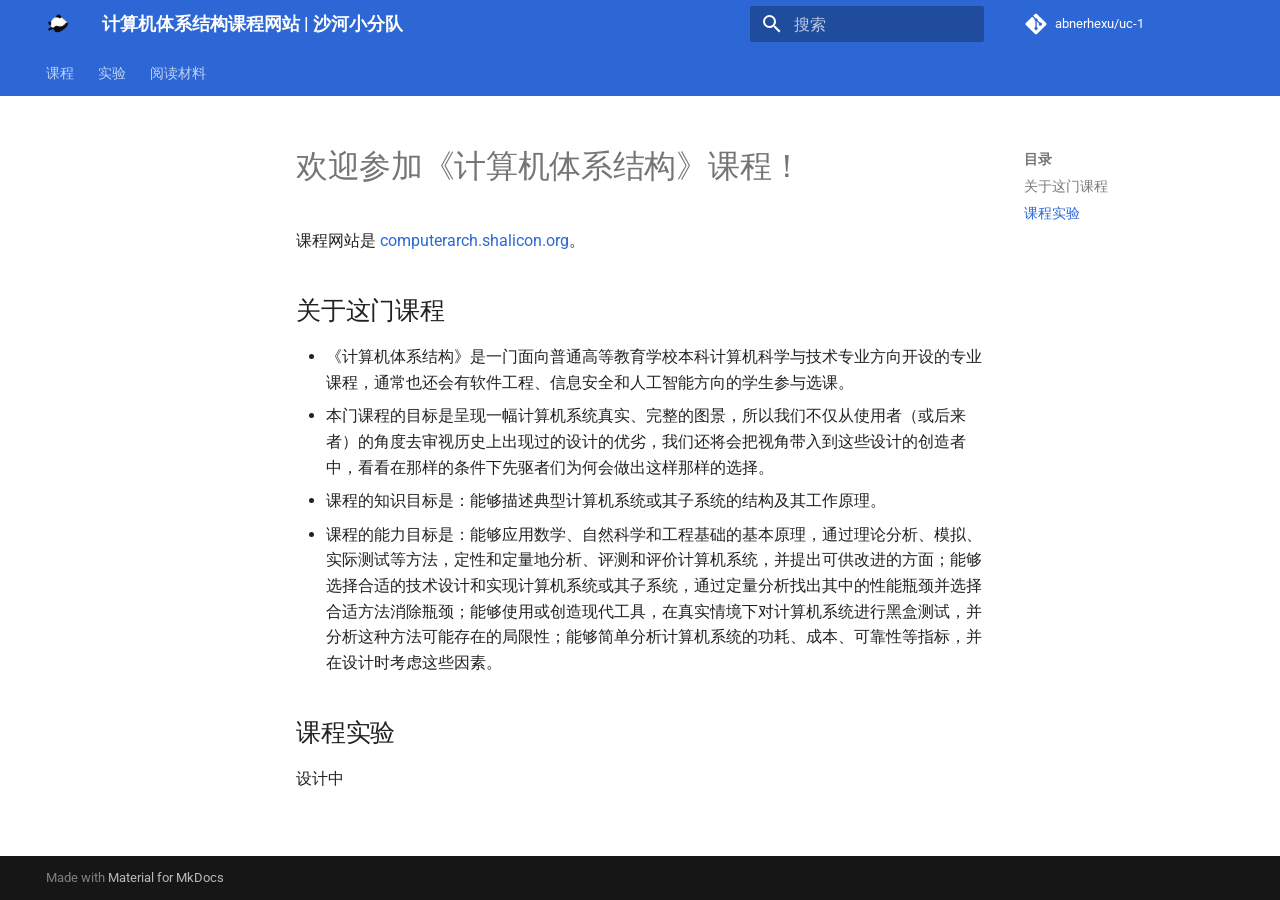
==== site/index.html @ 35dff9e4 "first build" ====
<!doctype html>
<html lang="zh" class="no-js">
  <head>
    
      <meta charset="utf-8">
      <meta name="viewport" content="width=device-width,initial-scale=1">
      
      
      
      
      
      
      <link rel="icon" href="assets/logo.png">
      <meta name="generator" content="mkdocs-1.5.3, mkdocs-material-9.5.6">
    
    
      
        <title>计算机体系结构课程网站 | 沙河小分队</title>
      
    
    
      <link rel="stylesheet" href="assets/stylesheets/main.50c56a3b.min.css">
      
        
        <link rel="stylesheet" href="assets/stylesheets/palette.06af60db.min.css">
      
      


    
    
      
    
    
      
        
        
        <link rel="preconnect" href="https://fonts.gstatic.com" crossorigin>
        <link rel="stylesheet" href="https://fonts.googleapis.com/css?family=Roboto:300,300i,400,400i,700,700i%7CRoboto+Mono:400,400i,700,700i&display=fallback">
        <style>:root{--md-text-font:"Roboto";--md-code-font:"Roboto Mono"}</style>
      
    
    
      <link rel="stylesheet" href="stylesheets/extra.css">
    
    <script>__md_scope=new URL(".",location),__md_hash=e=>[...e].reduce((e,_)=>(e<<5)-e+_.charCodeAt(0),0),__md_get=(e,_=localStorage,t=__md_scope)=>JSON.parse(_.getItem(t.pathname+"."+e)),__md_set=(e,_,t=localStorage,a=__md_scope)=>{try{t.setItem(a.pathname+"."+e,JSON.stringify(_))}catch(e){}}</script>
    
      

    
    
    
  </head>
  
  
    
    
    
    
    
    <body dir="ltr" data-md-color-scheme="default" data-md-color-primary="custom" data-md-color-accent="indigo">
  
    
    <input class="md-toggle" data-md-toggle="drawer" type="checkbox" id="__drawer" autocomplete="off">
    <input class="md-toggle" data-md-toggle="search" type="checkbox" id="__search" autocomplete="off">
    <label class="md-overlay" for="__drawer"></label>
    <div data-md-component="skip">
      
        
        <a href="#_1" class="md-skip">
          跳转至
        </a>
      
    </div>
    <div data-md-component="announce">
      
    </div>
    
    
      

<header class="md-header" data-md-component="header">
  <nav class="md-header__inner md-grid" aria-label="页眉">
    <a href="https://computerarchitecture.shalicon.org" title="计算机体系结构课程网站 | 沙河小分队" class="md-header__button md-logo" aria-label="计算机体系结构课程网站 | 沙河小分队" data-md-component="logo">
      
  <img src="assets/logo.png" alt="logo">

    </a>
    <label class="md-header__button md-icon" for="__drawer">
      
      <svg xmlns="http://www.w3.org/2000/svg" viewBox="0 0 24 24"><path d="M3 6h18v2H3V6m0 5h18v2H3v-2m0 5h18v2H3v-2Z"/></svg>
    </label>
    <div class="md-header__title" data-md-component="header-title">
      <div class="md-header__ellipsis">
        <div class="md-header__topic">
          <span class="md-ellipsis">
            计算机体系结构课程网站 | 沙河小分队
          </span>
        </div>
        <div class="md-header__topic" data-md-component="header-topic">
          <span class="md-ellipsis">
            
              欢迎参加《计算机体系结构》课程！
            
          </span>
        </div>
      </div>
    </div>
    
      
    
    
    
    
      <label class="md-header__button md-icon" for="__search">
        
        <svg xmlns="http://www.w3.org/2000/svg" viewBox="0 0 24 24"><path d="M9.5 3A6.5 6.5 0 0 1 16 9.5c0 1.61-.59 3.09-1.56 4.23l.27.27h.79l5 5-1.5 1.5-5-5v-.79l-.27-.27A6.516 6.516 0 0 1 9.5 16 6.5 6.5 0 0 1 3 9.5 6.5 6.5 0 0 1 9.5 3m0 2C7 5 5 7 5 9.5S7 14 9.5 14 14 12 14 9.5 12 5 9.5 5Z"/></svg>
      </label>
      <div class="md-search" data-md-component="search" role="dialog">
  <label class="md-search__overlay" for="__search"></label>
  <div class="md-search__inner" role="search">
    <form class="md-search__form" name="search">
      <input type="text" class="md-search__input" name="query" aria-label="搜索" placeholder="搜索" autocapitalize="off" autocorrect="off" autocomplete="off" spellcheck="false" data-md-component="search-query" required>
      <label class="md-search__icon md-icon" for="__search">
        
        <svg xmlns="http://www.w3.org/2000/svg" viewBox="0 0 24 24"><path d="M9.5 3A6.5 6.5 0 0 1 16 9.5c0 1.61-.59 3.09-1.56 4.23l.27.27h.79l5 5-1.5 1.5-5-5v-.79l-.27-.27A6.516 6.516 0 0 1 9.5 16 6.5 6.5 0 0 1 3 9.5 6.5 6.5 0 0 1 9.5 3m0 2C7 5 5 7 5 9.5S7 14 9.5 14 14 12 14 9.5 12 5 9.5 5Z"/></svg>
        
        <svg xmlns="http://www.w3.org/2000/svg" viewBox="0 0 24 24"><path d="M20 11v2H8l5.5 5.5-1.42 1.42L4.16 12l7.92-7.92L13.5 5.5 8 11h12Z"/></svg>
      </label>
      <nav class="md-search__options" aria-label="查找">
        
        <button type="reset" class="md-search__icon md-icon" title="清空当前内容" aria-label="清空当前内容" tabindex="-1">
          
          <svg xmlns="http://www.w3.org/2000/svg" viewBox="0 0 24 24"><path d="M19 6.41 17.59 5 12 10.59 6.41 5 5 6.41 10.59 12 5 17.59 6.41 19 12 13.41 17.59 19 19 17.59 13.41 12 19 6.41Z"/></svg>
        </button>
      </nav>
      
        <div class="md-search__suggest" data-md-component="search-suggest"></div>
      
    </form>
    <div class="md-search__output">
      <div class="md-search__scrollwrap" data-md-scrollfix>
        <div class="md-search-result" data-md-component="search-result">
          <div class="md-search-result__meta">
            正在初始化搜索引擎
          </div>
          <ol class="md-search-result__list" role="presentation"></ol>
        </div>
      </div>
    </div>
  </div>
</div>
    
    
      <div class="md-header__source">
        <a href="https://github.com/abnerhexu/uc-1" title="前往仓库" class="md-source" data-md-component="source">
  <div class="md-source__icon md-icon">
    
    <svg xmlns="http://www.w3.org/2000/svg" viewBox="0 0 448 512"><!--! Font Awesome Free 6.5.1 by @fontawesome - https://fontawesome.com License - https://fontawesome.com/license/free (Icons: CC BY 4.0, Fonts: SIL OFL 1.1, Code: MIT License) Copyright 2023 Fonticons, Inc.--><path d="M439.55 236.05 244 40.45a28.87 28.87 0 0 0-40.81 0l-40.66 40.63 51.52 51.52c27.06-9.14 52.68 16.77 43.39 43.68l49.66 49.66c34.23-11.8 61.18 31 35.47 56.69-26.49 26.49-70.21-2.87-56-37.34L240.22 199v121.85c25.3 12.54 22.26 41.85 9.08 55a34.34 34.34 0 0 1-48.55 0c-17.57-17.6-11.07-46.91 11.25-56v-123c-20.8-8.51-24.6-30.74-18.64-45L142.57 101 8.45 235.14a28.86 28.86 0 0 0 0 40.81l195.61 195.6a28.86 28.86 0 0 0 40.8 0l194.69-194.69a28.86 28.86 0 0 0 0-40.81z"/></svg>
  </div>
  <div class="md-source__repository">
    abnerhexu/uc-1
  </div>
</a>
      </div>
    
  </nav>
  
</header>
    
    <div class="md-container" data-md-component="container">
      
      
        
          
            
<nav class="md-tabs" aria-label="标签" data-md-component="tabs">
  <div class="md-grid">
    <ul class="md-tabs__list">
      
        
  
  
  
    
    
      <li class="md-tabs__item">
        <a href="lecs/lec1/" class="md-tabs__link">
          
  
  课程

        </a>
      </li>
    
  

      
        
  
  
  
    
    
      <li class="md-tabs__item">
        <a href="labs/lab1/" class="md-tabs__link">
          
  
  实验

        </a>
      </li>
    
  

      
        
  
  
  
    
    
      <li class="md-tabs__item">
        <a href="material/mat1/" class="md-tabs__link">
          
  
  阅读材料

        </a>
      </li>
    
  

      
    </ul>
  </div>
</nav>
          
        
      
      <main class="md-main" data-md-component="main">
        <div class="md-main__inner md-grid">
          
            
              
              <div class="md-sidebar md-sidebar--primary" data-md-component="sidebar" data-md-type="navigation" >
                <div class="md-sidebar__scrollwrap">
                  <div class="md-sidebar__inner">
                    


  


<nav class="md-nav md-nav--primary md-nav--lifted" aria-label="导航栏" data-md-level="0">
  <label class="md-nav__title" for="__drawer">
    <a href="https://computerarchitecture.shalicon.org" title="计算机体系结构课程网站 | 沙河小分队" class="md-nav__button md-logo" aria-label="计算机体系结构课程网站 | 沙河小分队" data-md-component="logo">
      
  <img src="assets/logo.png" alt="logo">

    </a>
    计算机体系结构课程网站 | 沙河小分队
  </label>
  
    <div class="md-nav__source">
      <a href="https://github.com/abnerhexu/uc-1" title="前往仓库" class="md-source" data-md-component="source">
  <div class="md-source__icon md-icon">
    
    <svg xmlns="http://www.w3.org/2000/svg" viewBox="0 0 448 512"><!--! Font Awesome Free 6.5.1 by @fontawesome - https://fontawesome.com License - https://fontawesome.com/license/free (Icons: CC BY 4.0, Fonts: SIL OFL 1.1, Code: MIT License) Copyright 2023 Fonticons, Inc.--><path d="M439.55 236.05 244 40.45a28.87 28.87 0 0 0-40.81 0l-40.66 40.63 51.52 51.52c27.06-9.14 52.68 16.77 43.39 43.68l49.66 49.66c34.23-11.8 61.18 31 35.47 56.69-26.49 26.49-70.21-2.87-56-37.34L240.22 199v121.85c25.3 12.54 22.26 41.85 9.08 55a34.34 34.34 0 0 1-48.55 0c-17.57-17.6-11.07-46.91 11.25-56v-123c-20.8-8.51-24.6-30.74-18.64-45L142.57 101 8.45 235.14a28.86 28.86 0 0 0 0 40.81l195.61 195.6a28.86 28.86 0 0 0 40.8 0l194.69-194.69a28.86 28.86 0 0 0 0-40.81z"/></svg>
  </div>
  <div class="md-source__repository">
    abnerhexu/uc-1
  </div>
</a>
    </div>
  
  <ul class="md-nav__list" data-md-scrollfix>
    
      
      
  
  
  
  
    
    
    
    
    
      
      
    
    <li class="md-nav__item md-nav__item--section md-nav__item--nested">
      
        
        
        
        <input class="md-nav__toggle md-toggle " type="checkbox" id="__nav_1" >
        
          
          <label class="md-nav__link" for="__nav_1" id="__nav_1_label" tabindex="">
            
  
  <span class="md-ellipsis">
    课程
  </span>
  

            <span class="md-nav__icon md-icon"></span>
          </label>
        
        <nav class="md-nav" data-md-level="1" aria-labelledby="__nav_1_label" aria-expanded="false">
          <label class="md-nav__title" for="__nav_1">
            <span class="md-nav__icon md-icon"></span>
            课程
          </label>
          <ul class="md-nav__list" data-md-scrollfix>
            
              
                
  
  
  
  
    <li class="md-nav__item">
      <a href="lecs/lec1/" class="md-nav__link">
        
  
  <span class="md-ellipsis">
    第一讲：计算机体系结构的基本概念
  </span>
  

      </a>
    </li>
  

              
            
          </ul>
        </nav>
      
    </li>
  

    
      
      
  
  
  
  
    
    
    
    
    
      
      
    
    <li class="md-nav__item md-nav__item--section md-nav__item--nested">
      
        
        
        
        <input class="md-nav__toggle md-toggle " type="checkbox" id="__nav_2" >
        
          
          <label class="md-nav__link" for="__nav_2" id="__nav_2_label" tabindex="">
            
  
  <span class="md-ellipsis">
    实验
  </span>
  

            <span class="md-nav__icon md-icon"></span>
          </label>
        
        <nav class="md-nav" data-md-level="1" aria-labelledby="__nav_2_label" aria-expanded="false">
          <label class="md-nav__title" for="__nav_2">
            <span class="md-nav__icon md-icon"></span>
            实验
          </label>
          <ul class="md-nav__list" data-md-scrollfix>
            
              
                
  
  
  
  
    <li class="md-nav__item">
      <a href="labs/lab1/" class="md-nav__link">
        
  
  <span class="md-ellipsis">
    实验一
  </span>
  

      </a>
    </li>
  

              
            
          </ul>
        </nav>
      
    </li>
  

    
      
      
  
  
  
  
    
    
    
    
    
      
      
    
    <li class="md-nav__item md-nav__item--section md-nav__item--nested">
      
        
        
        
        <input class="md-nav__toggle md-toggle " type="checkbox" id="__nav_3" >
        
          
          <label class="md-nav__link" for="__nav_3" id="__nav_3_label" tabindex="">
            
  
  <span class="md-ellipsis">
    阅读材料
  </span>
  

            <span class="md-nav__icon md-icon"></span>
          </label>
        
        <nav class="md-nav" data-md-level="1" aria-labelledby="__nav_3_label" aria-expanded="false">
          <label class="md-nav__title" for="__nav_3">
            <span class="md-nav__icon md-icon"></span>
            阅读材料
          </label>
          <ul class="md-nav__list" data-md-scrollfix>
            
              
                
  
  
  
  
    <li class="md-nav__item">
      <a href="material/mat1/" class="md-nav__link">
        
  
  <span class="md-ellipsis">
    计算机体系结构基本概念
  </span>
  

      </a>
    </li>
  

              
            
          </ul>
        </nav>
      
    </li>
  

    
  </ul>
</nav>
                  </div>
                </div>
              </div>
            
            
              
              <div class="md-sidebar md-sidebar--secondary" data-md-component="sidebar" data-md-type="toc" >
                <div class="md-sidebar__scrollwrap">
                  <div class="md-sidebar__inner">
                    

<nav class="md-nav md-nav--secondary" aria-label="目录">
  
  
  
    
  
  
    <label class="md-nav__title" for="__toc">
      <span class="md-nav__icon md-icon"></span>
      目录
    </label>
    <ul class="md-nav__list" data-md-component="toc" data-md-scrollfix>
      
        <li class="md-nav__item">
  <a href="#_2" class="md-nav__link">
    <span class="md-ellipsis">
      关于这门课程
    </span>
  </a>
  
</li>
      
        <li class="md-nav__item">
  <a href="#_3" class="md-nav__link">
    <span class="md-ellipsis">
      课程实验
    </span>
  </a>
  
</li>
      
    </ul>
  
</nav>
                  </div>
                </div>
              </div>
            
          
          
            <div class="md-content" data-md-component="content">
              <article class="md-content__inner md-typeset">
                
                  

  
  


<h1 id="_1">欢迎参加《计算机体系结构》课程！</h1>
<p>课程网站是 <a href="https://computerarch.shalicon.org">computerarch.shalicon.org</a>。</p>
<h2 id="_2">关于这门课程</h2>
<ul>
<li>《计算机体系结构》是一门面向普通高等教育学校本科计算机科学与技术专业方向开设的专业课程，通常也还会有软件工程、信息安全和人工智能方向的学生参与选课。</li>
<li>本门课程的目标是呈现一幅计算机系统真实、完整的图景，所以我们不仅从使用者（或后来者）的角度去审视历史上出现过的设计的优劣，我们还将会把视角带入到这些设计的创造者中，看看在那样的条件下先驱者们为何会做出这样那样的选择。</li>
<li>课程的知识目标是：能够描述典型计算机系统或其子系统的结构及其工作原理。</li>
<li>课程的能力目标是：能够应用数学、自然科学和工程基础的基本原理，通过理论分析、模拟、实际测试等方法，定性和定量地分析、评测和评价计算机系统，并提出可供改进的方面；能够选择合适的技术设计和实现计算机系统或其子系统，通过定量分析找出其中的性能瓶颈并选择合适方法消除瓶颈；能够使用或创造现代工具，在真实情境下对计算机系统进行黑盒测试，并分析这种方法可能存在的局限性；能够简单分析计算机系统的功耗、成本、可靠性等指标，并在设计时考虑这些因素。</li>
</ul>
<h2 id="_3">课程实验</h2>
<p>设计中</p>












                
              </article>
            </div>
          
          
<script>var target=document.getElementById(location.hash.slice(1));target&&target.name&&(target.checked=target.name.startsWith("__tabbed_"))</script>
        </div>
        
      </main>
      
        <footer class="md-footer">
  
  <div class="md-footer-meta md-typeset">
    <div class="md-footer-meta__inner md-grid">
      <div class="md-copyright">
  
  
    Made with
    <a href="https://squidfunk.github.io/mkdocs-material/" target="_blank" rel="noopener">
      Material for MkDocs
    </a>
  
</div>
      
    </div>
  </div>
</footer>
      
    </div>
    <div class="md-dialog" data-md-component="dialog">
      <div class="md-dialog__inner md-typeset"></div>
    </div>
    
    
    <script id="__config" type="application/json">{"base": ".", "features": ["navigation.tabs", "navigation.path", "search.suggest"], "search": "assets/javascripts/workers/search.b8dbb3d2.min.js", "translations": {"clipboard.copied": "\u5df2\u590d\u5236", "clipboard.copy": "\u590d\u5236", "search.result.more.one": "\u5728\u8be5\u9875\u4e0a\u8fd8\u6709 1 \u4e2a\u7b26\u5408\u6761\u4ef6\u7684\u7ed3\u679c", "search.result.more.other": "\u5728\u8be5\u9875\u4e0a\u8fd8\u6709 # \u4e2a\u7b26\u5408\u6761\u4ef6\u7684\u7ed3\u679c", "search.result.none": "\u6ca1\u6709\u627e\u5230\u7b26\u5408\u6761\u4ef6\u7684\u7ed3\u679c", "search.result.one": "\u627e\u5230 1 \u4e2a\u7b26\u5408\u6761\u4ef6\u7684\u7ed3\u679c", "search.result.other": "# \u4e2a\u7b26\u5408\u6761\u4ef6\u7684\u7ed3\u679c", "search.result.placeholder": "\u952e\u5165\u4ee5\u5f00\u59cb\u641c\u7d22", "search.result.term.missing": "\u7f3a\u5c11", "select.version": "\u9009\u62e9\u5f53\u524d\u7248\u672c"}}</script>
    
    
      <script src="assets/javascripts/bundle.e1c3ead8.min.js"></script>
      
    
  </body>
</html>
---- site/assets/stylesheets/main.50c56a3b.min.css ----
@charset "UTF-8";html{-webkit-text-size-adjust:none;-moz-text-size-adjust:none;text-size-adjust:none;box-sizing:border-box}*,:after,:before{box-sizing:inherit}@media (prefers-reduced-motion){*,:after,:before{transition:none!important}}body{margin:0}a,button,input,label{-webkit-tap-highlight-color:transparent}a{color:inherit;text-decoration:none}hr{border:0;box-sizing:initial;display:block;height:.05rem;overflow:visible;padding:0}small{font-size:80%}sub,sup{line-height:1em}img{border-style:none}table{border-collapse:initial;border-spacing:0}td,th{font-weight:400;vertical-align:top}button{background:#0000;border:0;font-family:inherit;font-size:inherit;margin:0;padding:0}input{border:0;outline:none}:root{--md-primary-fg-color:#4051b5;--md-primary-fg-color--light:#5d6cc0;--md-primary-fg-color--dark:#303fa1;--md-primary-bg-color:#fff;--md-primary-bg-color--light:#ffffffb3;--md-accent-fg-color:#526cfe;--md-accent-fg-color--transparent:#526cfe1a;--md-accent-bg-color:#fff;--md-accent-bg-color--light:#ffffffb3}[data-md-color-scheme=default]{color-scheme:light}[data-md-color-scheme=default] img[src$="#gh-dark-mode-only"],[data-md-color-scheme=default] img[src$="#only-dark"]{display:none}:root,[data-md-color-scheme=default]{--md-hue:225deg;--md-default-fg-color:#000000de;--md-default-fg-color--light:#0000008a;--md-default-fg-color--lighter:#00000052;--md-default-fg-color--lightest:#00000012;--md-default-bg-color:#fff;--md-default-bg-color--light:#ffffffb3;--md-default-bg-color--lighter:#ffffff4d;--md-default-bg-color--lightest:#ffffff1f;--md-code-fg-color:#36464e;--md-code-bg-color:#f5f5f5;--md-code-hl-color:#4287ff;--md-code-hl-color--light:#4287ff1a;--md-code-hl-number-color:#d52a2a;--md-code-hl-special-color:#db1457;--md-code-hl-function-color:#a846b9;--md-code-hl-constant-color:#6e59d9;--md-code-hl-keyword-color:#3f6ec6;--md-code-hl-string-color:#1c7d4d;--md-code-hl-name-color:var(--md-code-fg-color);--md-code-hl-operator-color:var(--md-default-fg-color--light);--md-code-hl-punctuation-color:var(--md-default-fg-color--light);--md-code-hl-comment-color:var(--md-default-fg-color--light);--md-code-hl-generic-color:var(--md-default-fg-color--light);--md-code-hl-variable-color:var(--md-default-fg-color--light);--md-typeset-color:var(--md-default-fg-color);--md-typeset-a-color:var(--md-primary-fg-color);--md-typeset-del-color:#f5503d26;--md-typeset-ins-color:#0bd57026;--md-typeset-kbd-color:#fafafa;--md-typeset-kbd-accent-color:#fff;--md-typeset-kbd-border-color:#b8b8b8;--md-typeset-mark-color:#ffff0080;--md-typeset-table-color:#0000001f;--md-typeset-table-color--light:rgba(0,0,0,.035);--md-admonition-fg-color:var(--md-default-fg-color);--md-admonition-bg-color:var(--md-default-bg-color);--md-warning-fg-color:#000000de;--md-warning-bg-color:#ff9;--md-footer-fg-color:#fff;--md-footer-fg-color--light:#ffffffb3;--md-footer-fg-color--lighter:#ffffff73;--md-footer-bg-color:#000000de;--md-footer-bg-color--dark:#00000052;--md-shadow-z1:0 0.2rem 0.5rem #0000000d,0 0 0.05rem #0000001a;--md-shadow-z2:0 0.2rem 0.5rem #0000001a,0 0 0.05rem #00000040;--md-shadow-z3:0 0.2rem 0.5rem #0003,0 0 0.05rem #00000059}.md-icon svg{fill:currentcolor;display:block;height:1.2rem;width:1.2rem}body{-webkit-font-smoothing:antialiased;-moz-osx-font-smoothing:grayscale;--md-text-font-family:var(--md-text-font,_),-apple-system,BlinkMacSystemFont,Helvetica,Arial,sans-serif;--md-code-font-family:var(--md-code-font,_),SFMono-Regular,Consolas,Menlo,monospace}aside,body,input{font-feature-settings:"kern","liga";color:var(--md-typeset-color);font-family:var(--md-text-font-family)}code,kbd,pre{font-feature-settings:"kern";font-family:var(--md-code-font-family)}:root{--md-typeset-table-sort-icon:url('data:image/svg+xml;charset=utf-8,<svg xmlns="http://www.w3.org/2000/svg" viewBox="0 0 24 24"><path d="m18 21-4-4h3V7h-3l4-4 4 4h-3v10h3M2 19v-2h10v2M2 13v-2h7v2M2 7V5h4v2H2Z"/></svg>');--md-typeset-table-sort-icon--asc:url('data:image/svg+xml;charset=utf-8,<svg xmlns="http://www.w3.org/2000/svg" viewBox="0 0 24 24"><path d="M19 17h3l-4 4-4-4h3V3h2M2 17h10v2H2M6 5v2H2V5m0 6h7v2H2v-2Z"/></svg>');--md-typeset-table-sort-icon--desc:url('data:image/svg+xml;charset=utf-8,<svg xmlns="http://www.w3.org/2000/svg" viewBox="0 0 24 24"><path d="M19 7h3l-4-4-4 4h3v14h2M2 17h10v2H2M6 5v2H2V5m0 6h7v2H2v-2Z"/></svg>')}.md-typeset{-webkit-print-color-adjust:exact;color-adjust:exact;font-size:.8rem;line-height:1.6}@media print{.md-typeset{font-size:.68rem}}.md-typeset blockquote,.md-typeset dl,.md-typeset figure,.md-typeset ol,.md-typeset pre,.md-typeset ul{margin-bottom:1em;margin-top:1em}.md-typeset h1{color:var(--md-default-fg-color--light);font-size:2em;line-height:1.3;margin:0 0 1.25em}.md-typeset h1,.md-typeset h2{font-weight:300;letter-spacing:-.01em}.md-typeset h2{font-size:1.5625em;line-height:1.4;margin:1.6em 0 .64em}.md-typeset h3{font-size:1.25em;font-weight:400;letter-spacing:-.01em;line-height:1.5;margin:1.6em 0 .8em}.md-typeset h2+h3{margin-top:.8em}.md-typeset h4{font-weight:700;letter-spacing:-.01em;margin:1em 0}.md-typeset h5,.md-typeset h6{color:var(--md-default-fg-color--light);font-size:.8em;font-weight:700;letter-spacing:-.01em;margin:1.25em 0}.md-typeset h5{text-transform:uppercase}.md-typeset hr{border-bottom:.05rem solid var(--md-default-fg-color--lightest);display:flow-root;margin:1.5em 0}.md-typeset a{color:var(--md-typeset-a-color);word-break:break-word}.md-typeset a,.md-typeset a:before{transition:color 125ms}.md-typeset a:focus,.md-typeset a:hover{color:var(--md-accent-fg-color)}.md-typeset a:focus code,.md-typeset a:hover code{background-color:var(--md-accent-fg-color--transparent)}.md-typeset a code{color:currentcolor;transition:background-color 125ms}.md-typeset a.focus-visible{outline-color:var(--md-accent-fg-color);outline-offset:.2rem}.md-typeset code,.md-typeset kbd,.md-typeset pre{color:var(--md-code-fg-color);direction:ltr;font-variant-ligatures:none}@media print{.md-typeset code,.md-typeset kbd,.md-typeset pre{white-space:pre-wrap}}.md-typeset code{background-color:var(--md-code-bg-color);border-radius:.1rem;-webkit-box-decoration-break:clone;box-decoration-break:clone;font-size:.85em;padding:0 .2941176471em;word-break:break-word}.md-typeset code:not(.focus-visible){-webkit-tap-highlight-color:transparent;outline:none}.md-typeset pre{display:flow-root;line-height:1.4;position:relative}.md-typeset pre>code{-webkit-box-decoration-break:slice;box-decoration-break:slice;box-shadow:none;display:block;margin:0;outline-color:var(--md-accent-fg-color);overflow:auto;padding:.7720588235em 1.1764705882em;scrollbar-color:var(--md-default-fg-color--lighter) #0000;scrollbar-width:thin;touch-action:auto;word-break:normal}.md-typeset pre>code:hover{scrollbar-color:var(--md-accent-fg-color) #0000}.md-typeset pre>code::-webkit-scrollbar{height:.2rem;width:.2rem}.md-typeset pre>code::-webkit-scrollbar-thumb{background-color:var(--md-default-fg-color--lighter)}.md-typeset pre>code::-webkit-scrollbar-thumb:hover{background-color:var(--md-accent-fg-color)}.md-typeset kbd{background-color:var(--md-typeset-kbd-color);border-radius:.1rem;box-shadow:0 .1rem 0 .05rem var(--md-typeset-kbd-border-color),0 .1rem 0 var(--md-typeset-kbd-border-color),0 -.1rem .2rem var(--md-typeset-kbd-accent-color) inset;color:var(--md-default-fg-color);display:inline-block;font-size:.75em;padding:0 .6666666667em;vertical-align:text-top;word-break:break-word}.md-typeset mark{background-color:var(--md-typeset-mark-color);-webkit-box-decoration-break:clone;box-decoration-break:clone;color:inherit;word-break:break-word}.md-typeset abbr{border-bottom:.05rem dotted var(--md-default-fg-color--light);cursor:help;text-decoration:none}.md-typeset small{opacity:.75}[dir=ltr] .md-typeset sub,[dir=ltr] .md-typeset sup{margin-left:.078125em}[dir=rtl] .md-typeset sub,[dir=rtl] .md-typeset sup{margin-right:.078125em}[dir=ltr] .md-typeset blockquote{padding-left:.6rem}[dir=rtl] .md-typeset blockquote{padding-right:.6rem}[dir=ltr] .md-typeset blockquote{border-left:.2rem solid var(--md-default-fg-color--lighter)}[dir=rtl] .md-typeset blockquote{border-right:.2rem solid var(--md-default-fg-color--lighter)}.md-typeset blockquote{color:var(--md-default-fg-color--light);margin-left:0;margin-right:0}.md-typeset ul{list-style-type:disc}[dir=ltr] .md-typeset ol,[dir=ltr] .md-typeset ul{margin-left:.625em}[dir=rtl] .md-typeset ol,[dir=rtl] .md-typeset ul{margin-right:.625em}.md-typeset ol,.md-typeset ul{padding:0}.md-typeset ol:not([hidden]),.md-typeset ul:not([hidden]){display:flow-root}.md-typeset ol ol,.md-typeset ul ol{list-style-type:lower-alpha}.md-typeset ol ol ol,.md-typeset ul ol ol{list-style-type:lower-roman}[dir=ltr] .md-typeset ol li,[dir=ltr] .md-typeset ul li{margin-left:1.25em}[dir=rtl] .md-typeset ol li,[dir=rtl] .md-typeset ul li{margin-right:1.25em}.md-typeset ol li,.md-typeset ul li{margin-bottom:.5em}.md-typeset ol li blockquote,.md-typeset ol li p,.md-typeset ul li blockquote,.md-typeset ul li p{margin:.5em 0}.md-typeset ol li:last-child,.md-typeset ul li:last-child{margin-bottom:0}[dir=ltr] .md-typeset ol li ol,[dir=ltr] .md-typeset ol li ul,[dir=ltr] .md-typeset ul li ol,[dir=ltr] .md-typeset ul li ul{margin-left:.625em}[dir=rtl] .md-typeset ol li ol,[dir=rtl] .md-typeset ol li ul,[dir=rtl] .md-typeset ul li ol,[dir=rtl] .md-typeset ul li ul{margin-right:.625em}.md-typeset ol li ol,.md-typeset ol li ul,.md-typeset ul li ol,.md-typeset ul li ul{margin-bottom:.5em;margin-top:.5em}[dir=ltr] .md-typeset dd{margin-left:1.875em}[dir=rtl] .md-typeset dd{margin-right:1.875em}.md-typeset dd{margin-bottom:1.5em;margin-top:1em}.md-typeset img,.md-typeset svg,.md-typeset video{height:auto;max-width:100%}.md-typeset img[align=left]{margin:1em 1em 1em 0}.md-typeset img[align=right]{margin:1em 0 1em 1em}.md-typeset img[align]:only-child{margin-top:0}.md-typeset figure{display:flow-root;margin:1em auto;max-width:100%;text-align:center;width:-webkit-fit-content;width:-moz-fit-content;width:fit-content}.md-typeset figure img{display:block}.md-typeset figcaption{font-style:italic;margin:1em auto;max-width:24rem}.md-typeset iframe{max-width:100%}.md-typeset table:not([class]){background-color:var(--md-default-bg-color);border:.05rem solid var(--md-typeset-table-color);border-radius:.1rem;display:inline-block;font-size:.64rem;max-width:100%;overflow:auto;touch-action:auto}@media print{.md-typeset table:not([class]){display:table}}.md-typeset table:not([class])+*{margin-top:1.5em}.md-typeset table:not([class]) td>:first-child,.md-typeset table:not([class]) th>:first-child{margin-top:0}.md-typeset table:not([class]) td>:last-child,.md-typeset table:not([class]) th>:last-child{margin-bottom:0}.md-typeset table:not([class]) td:not([align]),.md-typeset table:not([class]) th:not([align]){text-align:left}[dir=rtl] .md-typeset table:not([class]) td:not([align]),[dir=rtl] .md-typeset table:not([class]) th:not([align]){text-align:right}.md-typeset table:not([class]) th{font-weight:700;min-width:5rem;padding:.9375em 1.25em;vertical-align:top}.md-typeset table:not([class]) td{border-top:.05rem solid var(--md-typeset-table-color);padding:.9375em 1.25em;vertical-align:top}.md-typeset table:not([class]) tbody tr{transition:background-color 125ms}.md-typeset table:not([class]) tbody tr:hover{background-color:var(--md-typeset-table-color--light);box-shadow:0 .05rem 0 var(--md-default-bg-color) inset}.md-typeset table:not([class]) a{word-break:normal}.md-typeset table th[role=columnheader]{cursor:pointer}[dir=ltr] .md-typeset table th[role=columnheader]:after{margin-left:.5em}[dir=rtl] .md-typeset table th[role=columnheader]:after{margin-right:.5em}.md-typeset table th[role=columnheader]:after{content:"";display:inline-block;height:1.2em;-webkit-mask-image:var(--md-typeset-table-sort-icon);mask-image:var(--md-typeset-table-sort-icon);-webkit-mask-repeat:no-repeat;mask-repeat:no-repeat;-webkit-mask-size:contain;mask-size:contain;transition:background-color 125ms;vertical-align:text-bottom;width:1.2em}.md-typeset table th[role=columnheader]:hover:after{background-color:var(--md-default-fg-color--lighter)}.md-typeset table th[role=columnheader][aria-sort=ascending]:after{background-color:var(--md-default-fg-color--light);-webkit-mask-image:var(--md-typeset-table-sort-icon--asc);mask-image:var(--md-typeset-table-sort-icon--asc)}.md-typeset table th[role=columnheader][aria-sort=descending]:after{background-color:var(--md-default-fg-color--light);-webkit-mask-image:var(--md-typeset-table-sort-icon--desc);mask-image:var(--md-typeset-table-sort-icon--desc)}.md-typeset__scrollwrap{margin:1em -.8rem;overflow-x:auto;touch-action:auto}.md-typeset__table{display:inline-block;margin-bottom:.5em;padding:0 .8rem}@media print{.md-typeset__table{display:block}}html .md-typeset__table table{display:table;margin:0;overflow:hidden;width:100%}@media screen and (max-width:44.984375em){.md-content__inner>pre{margin:1em -.8rem}.md-content__inner>pre code{border-radius:0}}.md-typeset .md-author{border-radius:100%;display:block;flex-shrink:0;height:1.6rem;overflow:hidden;position:relative;transition:color 125ms,transform 125ms;width:1.6rem}.md-typeset .md-author img{display:block}.md-typeset .md-author--more{background:var(--md-default-fg-color--lightest);color:var(--md-default-fg-color--lighter);font-size:.6rem;font-weight:700;line-height:1.6rem;text-align:center}.md-typeset .md-author--long{height:2.4rem;width:2.4rem}.md-typeset a.md-author{transform:scale(1)}.md-typeset a.md-author img{filter:grayscale(100%) opacity(75%);transition:filter 125ms}.md-typeset a.md-author:focus,.md-typeset a.md-author:hover{transform:scale(1.1);z-index:1}.md-typeset a.md-author:focus img,.md-typeset a.md-author:hover img{filter:grayscale(0)}.md-banner{background-color:var(--md-footer-bg-color);color:var(--md-footer-fg-color);overflow:auto}@media print{.md-banner{display:none}}.md-banner--warning{background-color:var(--md-warning-bg-color);color:var(--md-warning-fg-color)}.md-banner__inner{font-size:.7rem;margin:.6rem auto;padding:0 .8rem}[dir=ltr] .md-banner__button{float:right}[dir=rtl] .md-banner__button{float:left}.md-banner__button{color:inherit;cursor:pointer;transition:opacity .25s}.no-js .md-banner__button{display:none}.md-banner__button:hover{opacity:.7}html{font-size:125%;height:100%;overflow-x:hidden}@media screen and (min-width:100em){html{font-size:137.5%}}@media screen and (min-width:125em){html{font-size:150%}}body{background-color:var(--md-default-bg-color);display:flex;flex-direction:column;font-size:.5rem;min-height:100%;position:relative;width:100%}@media print{body{display:block}}@media screen and (max-width:59.984375em){body[data-md-scrolllock]{position:fixed}}.md-grid{margin-left:auto;margin-right:auto;max-width:61rem}.md-container{display:flex;flex-direction:column;flex-grow:1}@media print{.md-container{display:block}}.md-main{flex-grow:1}.md-main__inner{display:flex;height:100%;margin-top:1.5rem}.md-ellipsis{overflow:hidden;text-overflow:ellipsis}.md-toggle{display:none}.md-option{height:0;opacity:0;position:absolute;width:0}.md-option:checked+label:not([hidden]){display:block}.md-option.focus-visible+label{outline-color:var(--md-accent-fg-color);outline-style:auto}.md-skip{background-color:var(--md-default-fg-color);border-radius:.1rem;color:var(--md-default-bg-color);font-size:.64rem;margin:.5rem;opacity:0;outline-color:var(--md-accent-fg-color);padding:.3rem .5rem;position:fixed;transform:translateY(.4rem);z-index:-1}.md-skip:focus{opacity:1;transform:translateY(0);transition:transform .25s cubic-bezier(.4,0,.2,1),opacity 175ms 75ms;z-index:10}@page{margin:25mm}:root{--md-clipboard-icon:url('data:image/svg+xml;charset=utf-8,<svg xmlns="http://www.w3.org/2000/svg" viewBox="0 0 24 24"><path d="M19 21H8V7h11m0-2H8a2 2 0 0 0-2 2v14a2 2 0 0 0 2 2h11a2 2 0 0 0 2-2V7a2 2 0 0 0-2-2m-3-4H4a2 2 0 0 0-2 2v14h2V3h12V1Z"/></svg>')}.md-clipboard{border-radius:.1rem;color:var(--md-default-fg-color--lightest);cursor:pointer;height:1.5em;outline-color:var(--md-accent-fg-color);outline-offset:.1rem;position:absolute;right:.5em;top:.5em;transition:color .25s;width:1.5em;z-index:1}@media print{.md-clipboard{display:none}}.md-clipboard:not(.focus-visible){-webkit-tap-highlight-color:transparent;outline:none}:hover>.md-clipboard{color:var(--md-default-fg-color--light)}.md-clipboard:focus,.md-clipboard:hover{color:var(--md-accent-fg-color)}.md-clipboard:after{background-color:currentcolor;content:"";display:block;height:1.125em;margin:0 auto;-webkit-mask-image:var(--md-clipboard-icon);mask-image:var(--md-clipboard-icon);-webkit-mask-position:center;mask-position:center;-webkit-mask-repeat:no-repeat;mask-repeat:no-repeat;-webkit-mask-size:contain;mask-size:contain;width:1.125em}.md-clipboard--inline{cursor:pointer}.md-clipboard--inline code{transition:color .25s,background-color .25s}.md-clipboard--inline:focus code,.md-clipboard--inline:hover code{background-color:var(--md-accent-fg-color--transparent);color:var(--md-accent-fg-color)}@keyframes consent{0%{opacity:0;transform:translateY(100%)}to{opacity:1;transform:translateY(0)}}@keyframes overlay{0%{opacity:0}to{opacity:1}}.md-consent__overlay{animation:overlay .25s both;-webkit-backdrop-filter:blur(.1rem);backdrop-filter:blur(.1rem);background-color:#0000008a;height:100%;opacity:1;position:fixed;top:0;width:100%;z-index:5}.md-consent__inner{animation:consent .5s cubic-bezier(.1,.7,.1,1) both;background-color:var(--md-default-bg-color);border:0;border-radius:.1rem;bottom:0;box-shadow:0 0 .2rem #0000001a,0 .2rem .4rem #0003;max-height:100%;overflow:auto;padding:0;position:fixed;width:100%;z-index:5}.md-consent__form{padding:.8rem}.md-consent__settings{display:none;margin:1em 0}input:checked+.md-consent__settings{display:block}.md-consent__controls{margin-bottom:.8rem}.md-typeset .md-consent__controls .md-button{display:inline}@media screen and (max-width:44.984375em){.md-typeset .md-consent__controls .md-button{display:block;margin-top:.4rem;text-align:center;width:100%}}.md-consent label{cursor:pointer}.md-content{flex-grow:1;min-width:0}.md-content__inner{margin:0 .8rem 1.2rem;padding-top:.6rem}@media screen and (min-width:76.25em){[dir=ltr] .md-sidebar--primary:not([hidden])~.md-content>.md-content__inner{margin-left:1.2rem}[dir=ltr] .md-sidebar--secondary:not([hidden])~.md-content>.md-content__inner,[dir=rtl] .md-sidebar--primary:not([hidden])~.md-content>.md-content__inner{margin-right:1.2rem}[dir=rtl] .md-sidebar--secondary:not([hidden])~.md-content>.md-content__inner{margin-left:1.2rem}}.md-content__inner:before{content:"";display:block;height:.4rem}.md-content__inner>:last-child{margin-bottom:0}[dir=ltr] .md-content__button{float:right}[dir=rtl] .md-content__button{float:left}[dir=ltr] .md-content__button{margin-left:.4rem}[dir=rtl] .md-content__button{margin-right:.4rem}.md-content__button{margin:.4rem 0;padding:0}@media print{.md-content__button{display:none}}.md-typeset .md-content__button{color:var(--md-default-fg-color--lighter)}.md-content__button svg{display:inline;vertical-align:top}[dir=rtl] .md-content__button svg{transform:scaleX(-1)}[dir=ltr] .md-dialog{right:.8rem}[dir=rtl] .md-dialog{left:.8rem}.md-dialog{background-color:var(--md-default-fg-color);border-radius:.1rem;bottom:.8rem;box-shadow:var(--md-shadow-z3);min-width:11.1rem;opacity:0;padding:.4rem .6rem;pointer-events:none;position:fixed;transform:translateY(100%);transition:transform 0ms .4s,opacity .4s;z-index:4}@media print{.md-dialog{display:none}}.md-dialog--active{opacity:1;pointer-events:auto;transform:translateY(0);transition:transform .4s cubic-bezier(.075,.85,.175,1),opacity .4s}.md-dialog__inner{color:var(--md-default-bg-color);font-size:.7rem}.md-feedback{margin:2em 0 1em;text-align:center}.md-feedback fieldset{border:none;margin:0;padding:0}.md-feedback__title{font-weight:700;margin:1em auto}.md-feedback__inner{position:relative}.md-feedback__list{display:flex;flex-wrap:wrap;place-content:baseline center;position:relative}.md-feedback__list:hover .md-icon:not(:disabled){color:var(--md-default-fg-color--lighter)}:disabled .md-feedback__list{min-height:1.8rem}.md-feedback__icon{color:var(--md-default-fg-color--light);cursor:pointer;flex-shrink:0;margin:0 .1rem;transition:color 125ms}.md-feedback__icon:not(:disabled).md-icon:hover{color:var(--md-accent-fg-color)}.md-feedback__icon:disabled{color:var(--md-default-fg-color--lightest);pointer-events:none}.md-feedback__note{opacity:0;position:relative;transform:translateY(.4rem);transition:transform .4s cubic-bezier(.1,.7,.1,1),opacity .15s}.md-feedback__note>*{margin:0 auto;max-width:16rem}:disabled .md-feedback__note{opacity:1;transform:translateY(0)}.md-footer{background-color:var(--md-footer-bg-color);color:var(--md-footer-fg-color)}@media print{.md-footer{display:none}}.md-footer__inner{justify-content:space-between;overflow:auto;padding:.2rem}.md-footer__inner:not([hidden]){display:flex}.md-footer__link{align-items:end;display:flex;flex-grow:0.01;margin-bottom:.4rem;margin-top:1rem;max-width:100%;outline-color:var(--md-accent-fg-color);overflow:hidden;transition:opacity .25s}.md-footer__link:focus,.md-footer__link:hover{opacity:.7}[dir=rtl] .md-footer__link svg{transform:scaleX(-1)}@media screen and (max-width:44.984375em){.md-footer__link--prev{flex-shrink:0}.md-footer__link--prev .md-footer__title{display:none}}[dir=ltr] .md-footer__link--next{margin-left:auto}[dir=rtl] .md-footer__link--next{margin-right:auto}.md-footer__link--next{text-align:right}[dir=rtl] .md-footer__link--next{text-align:left}.md-footer__title{flex-grow:1;font-size:.9rem;margin-bottom:.7rem;max-width:calc(100% - 2.4rem);padding:0 1rem;white-space:nowrap}.md-footer__button{margin:.2rem;padding:.4rem}.md-footer__direction{font-size:.64rem;opacity:.7}.md-footer-meta{background-color:var(--md-footer-bg-color--dark)}.md-footer-meta__inner{display:flex;flex-wrap:wrap;justify-content:space-between;padding:.2rem}html .md-footer-meta.md-typeset a{color:var(--md-footer-fg-color--light)}html .md-footer-meta.md-typeset a:focus,html .md-footer-meta.md-typeset a:hover{color:var(--md-footer-fg-color)}.md-copyright{color:var(--md-footer-fg-color--lighter);font-size:.64rem;margin:auto .6rem;padding:.4rem 0;width:100%}@media screen and (min-width:45em){.md-copyright{width:auto}}.md-copyright__highlight{color:var(--md-footer-fg-color--light)}.md-social{display:inline-flex;gap:.2rem;margin:0 .4rem;padding:.2rem 0 .6rem}@media screen and (min-width:45em){.md-social{padding:.6rem 0}}.md-social__link{display:inline-block;height:1.6rem;text-align:center;width:1.6rem}.md-social__link:before{line-height:1.9}.md-social__link svg{fill:currentcolor;max-height:.8rem;vertical-align:-25%}.md-typeset .md-button{border:.1rem solid;border-radius:.1rem;color:var(--md-primary-fg-color);cursor:pointer;display:inline-block;font-weight:700;padding:.625em 2em;transition:color 125ms,background-color 125ms,border-color 125ms}.md-typeset .md-button--primary{background-color:var(--md-primary-fg-color);border-color:var(--md-primary-fg-color);color:var(--md-primary-bg-color)}.md-typeset .md-button:focus,.md-typeset .md-button:hover{background-color:var(--md-accent-fg-color);border-color:var(--md-accent-fg-color);color:var(--md-accent-bg-color)}[dir=ltr] .md-typeset .md-input{border-top-left-radius:.1rem}[dir=ltr] .md-typeset .md-input,[dir=rtl] .md-typeset .md-input{border-top-right-radius:.1rem}[dir=rtl] .md-typeset .md-input{border-top-left-radius:.1rem}.md-typeset .md-input{border-bottom:.1rem solid var(--md-default-fg-color--lighter);box-shadow:var(--md-shadow-z1);font-size:.8rem;height:1.8rem;padding:0 .6rem;transition:border .25s,box-shadow .25s}.md-typeset .md-input:focus,.md-typeset .md-input:hover{border-bottom-color:var(--md-accent-fg-color);box-shadow:var(--md-shadow-z2)}.md-typeset .md-input--stretch{width:100%}.md-header{background-color:var(--md-primary-fg-color);box-shadow:0 0 .2rem #0000,0 .2rem .4rem #0000;color:var(--md-primary-bg-color);display:block;left:0;position:sticky;right:0;top:0;z-index:4}@media print{.md-header{display:none}}.md-header[hidden]{transform:translateY(-100%);transition:transform .25s cubic-bezier(.8,0,.6,1),box-shadow .25s}.md-header--shadow{box-shadow:0 0 .2rem #0000001a,0 .2rem .4rem #0003;transition:transform .25s cubic-bezier(.1,.7,.1,1),box-shadow .25s}.md-header__inner{align-items:center;display:flex;padding:0 .2rem}.md-header__button{color:currentcolor;cursor:pointer;margin:.2rem;outline-color:var(--md-accent-fg-color);padding:.4rem;position:relative;transition:opacity .25s;vertical-align:middle;z-index:1}.md-header__button:hover{opacity:.7}.md-header__button:not([hidden]){display:inline-block}.md-header__button:not(.focus-visible){-webkit-tap-highlight-color:transparent;outline:none}.md-header__button.md-logo{margin:.2rem;padding:.4rem}@media screen and (max-width:76.234375em){.md-header__button.md-logo{display:none}}.md-header__button.md-logo img,.md-header__button.md-logo svg{fill:currentcolor;display:block;height:1.2rem;width:auto}@media screen and (min-width:60em){.md-header__button[for=__search]{display:none}}.no-js .md-header__button[for=__search]{display:none}[dir=rtl] .md-header__button[for=__search] svg{transform:scaleX(-1)}@media screen and (min-width:76.25em){.md-header__button[for=__drawer]{display:none}}.md-header__topic{display:flex;max-width:100%;position:absolute;transition:transform .4s cubic-bezier(.1,.7,.1,1),opacity .15s;white-space:nowrap}.md-header__topic+.md-header__topic{opacity:0;pointer-events:none;transform:translateX(1.25rem);transition:transform .4s cubic-bezier(1,.7,.1,.1),opacity .15s;z-index:-1}[dir=rtl] .md-header__topic+.md-header__topic{transform:translateX(-1.25rem)}.md-header__topic:first-child{font-weight:700}[dir=ltr] .md-header__title{margin-left:1rem;margin-right:.4rem}[dir=rtl] .md-header__title{margin-left:.4rem;margin-right:1rem}.md-header__title{flex-grow:1;font-size:.9rem;height:2.4rem;line-height:2.4rem}.md-header__title--active .md-header__topic{opacity:0;pointer-events:none;transform:translateX(-1.25rem);transition:transform .4s cubic-bezier(1,.7,.1,.1),opacity .15s;z-index:-1}[dir=rtl] .md-header__title--active .md-header__topic{transform:translateX(1.25rem)}.md-header__title--active .md-header__topic+.md-header__topic{opacity:1;pointer-events:auto;transform:translateX(0);transition:transform .4s cubic-bezier(.1,.7,.1,1),opacity .15s;z-index:0}.md-header__title>.md-header__ellipsis{height:100%;position:relative;width:100%}.md-header__option{display:flex;flex-shrink:0;max-width:100%;transition:max-width 0ms .25s,opacity .25s .25s;white-space:nowrap}[data-md-toggle=search]:checked~.md-header .md-header__option{max-width:0;opacity:0;transition:max-width 0ms,opacity 0ms}.md-header__option>input{bottom:0}.md-header__source{display:none}@media screen and (min-width:60em){[dir=ltr] .md-header__source{margin-left:1rem}[dir=rtl] .md-header__source{margin-right:1rem}.md-header__source{display:block;max-width:11.7rem;width:11.7rem}}@media screen and (min-width:76.25em){[dir=ltr] .md-header__source{margin-left:1.4rem}[dir=rtl] .md-header__source{margin-right:1.4rem}}.md-meta{color:var(--md-default-fg-color--light);font-size:.7rem;line-height:1.3}.md-meta__list{display:inline-flex;flex-wrap:wrap;list-style:none;margin:0;padding:0}.md-meta__item:not(:last-child):after{content:"·";margin-left:.2rem;margin-right:.2rem}.md-meta__link{color:var(--md-typeset-a-color)}.md-meta__link:focus,.md-meta__link:hover{color:var(--md-accent-fg-color)}.md-draft{background-color:#ff1744;border-radius:.125em;color:#fff;display:inline-block;font-weight:700;padding-left:.5714285714em;padding-right:.5714285714em}:root{--md-nav-icon--prev:url('data:image/svg+xml;charset=utf-8,<svg xmlns="http://www.w3.org/2000/svg" viewBox="0 0 24 24"><path d="M20 11v2H8l5.5 5.5-1.42 1.42L4.16 12l7.92-7.92L13.5 5.5 8 11h12Z"/></svg>');--md-nav-icon--next:url('data:image/svg+xml;charset=utf-8,<svg xmlns="http://www.w3.org/2000/svg" viewBox="0 0 24 24"><path d="M8.59 16.58 13.17 12 8.59 7.41 10 6l6 6-6 6-1.41-1.42Z"/></svg>');--md-toc-icon:url('data:image/svg+xml;charset=utf-8,<svg xmlns="http://www.w3.org/2000/svg" viewBox="0 0 24 24"><path d="M3 9h14V7H3v2m0 4h14v-2H3v2m0 4h14v-2H3v2m16 0h2v-2h-2v2m0-10v2h2V7h-2m0 6h2v-2h-2v2Z"/></svg>')}.md-nav{font-size:.7rem;line-height:1.3}.md-nav__title{color:var(--md-default-fg-color--light);display:block;font-weight:700;overflow:hidden;padding:0 .6rem;text-overflow:ellipsis}.md-nav__title .md-nav__button{display:none}.md-nav__title .md-nav__button img{height:100%;width:auto}.md-nav__title .md-nav__button.md-logo img,.md-nav__title .md-nav__button.md-logo svg{fill:currentcolor;display:block;height:2.4rem;max-width:100%;object-fit:contain;width:auto}.md-nav__list{list-style:none;margin:0;padding:0}.md-nav__link{align-items:flex-start;display:flex;gap:.4rem;margin-top:.625em;scroll-snap-align:start;transition:color 125ms}.md-nav__link--passed{color:var(--md-default-fg-color--light)}.md-nav__item .md-nav__link--active,.md-nav__item .md-nav__link--active code{color:var(--md-typeset-a-color)}.md-nav__link .md-ellipsis{position:relative}[dir=ltr] .md-nav__link .md-icon:last-child{margin-left:auto}[dir=rtl] .md-nav__link .md-icon:last-child{margin-right:auto}.md-nav__link svg{fill:currentcolor;flex-shrink:0;height:1.3em}.md-nav__link[for]:focus,.md-nav__link[for]:hover,.md-nav__link[href]:focus,.md-nav__link[href]:hover{color:var(--md-accent-fg-color);cursor:pointer}.md-nav__link.focus-visible{outline-color:var(--md-accent-fg-color);outline-offset:.2rem}.md-nav--primary .md-nav__link[for=__toc]{display:none}.md-nav--primary .md-nav__link[for=__toc] .md-icon:after{background-color:currentcolor;display:block;height:100%;-webkit-mask-image:var(--md-toc-icon);mask-image:var(--md-toc-icon);width:100%}.md-nav--primary .md-nav__link[for=__toc]~.md-nav{display:none}.md-nav__container>.md-nav__link{margin-top:0}.md-nav__container>.md-nav__link:first-child{flex-grow:1;min-width:0}.md-nav__icon{flex-shrink:0}.md-nav__source{display:none}@media screen and (max-width:76.234375em){.md-nav--primary,.md-nav--primary .md-nav{background-color:var(--md-default-bg-color);display:flex;flex-direction:column;height:100%;left:0;position:absolute;right:0;top:0;z-index:1}.md-nav--primary .md-nav__item,.md-nav--primary .md-nav__title{font-size:.8rem;line-height:1.5}.md-nav--primary .md-nav__title{background-color:var(--md-default-fg-color--lightest);color:var(--md-default-fg-color--light);cursor:pointer;height:5.6rem;line-height:2.4rem;padding:3rem .8rem .2rem;position:relative;white-space:nowrap}[dir=ltr] .md-nav--primary .md-nav__title .md-nav__icon{left:.4rem}[dir=rtl] .md-nav--primary .md-nav__title .md-nav__icon{right:.4rem}.md-nav--primary .md-nav__title .md-nav__icon{display:block;height:1.2rem;margin:.2rem;position:absolute;top:.4rem;width:1.2rem}.md-nav--primary .md-nav__title .md-nav__icon:after{background-color:currentcolor;content:"";display:block;height:100%;-webkit-mask-image:var(--md-nav-icon--prev);mask-image:var(--md-nav-icon--prev);-webkit-mask-position:center;mask-position:center;-webkit-mask-repeat:no-repeat;mask-repeat:no-repeat;-webkit-mask-size:contain;mask-size:contain;width:100%}.md-nav--primary .md-nav__title~.md-nav__list{background-color:var(--md-default-bg-color);box-shadow:0 .05rem 0 var(--md-default-fg-color--lightest) inset;overflow-y:auto;scroll-snap-type:y mandatory;touch-action:pan-y}.md-nav--primary .md-nav__title~.md-nav__list>:first-child{border-top:0}.md-nav--primary .md-nav__title[for=__drawer]{background-color:var(--md-primary-fg-color);color:var(--md-primary-bg-color);font-weight:700}.md-nav--primary .md-nav__title .md-logo{display:block;left:.2rem;margin:.2rem;padding:.4rem;position:absolute;right:.2rem;top:.2rem}.md-nav--primary .md-nav__list{flex:1}.md-nav--primary .md-nav__item{border-top:.05rem solid var(--md-default-fg-color--lightest)}.md-nav--primary .md-nav__item--active>.md-nav__link{color:var(--md-typeset-a-color)}.md-nav--primary .md-nav__item--active>.md-nav__link:focus,.md-nav--primary .md-nav__item--active>.md-nav__link:hover{color:var(--md-accent-fg-color)}.md-nav--primary .md-nav__link{margin-top:0;padding:.6rem .8rem}.md-nav--primary .md-nav__link svg{margin-top:.1em}.md-nav--primary .md-nav__link>.md-nav__link{padding:0}[dir=ltr] .md-nav--primary .md-nav__link .md-nav__icon{margin-right:-.2rem}[dir=rtl] .md-nav--primary .md-nav__link .md-nav__icon{margin-left:-.2rem}.md-nav--primary .md-nav__link .md-nav__icon{font-size:1.2rem;height:1.2rem;width:1.2rem}.md-nav--primary .md-nav__link .md-nav__icon:after{background-color:currentcolor;content:"";display:block;height:100%;-webkit-mask-image:var(--md-nav-icon--next);mask-image:var(--md-nav-icon--next);-webkit-mask-position:center;mask-position:center;-webkit-mask-repeat:no-repeat;mask-repeat:no-repeat;-webkit-mask-size:contain;mask-size:contain;width:100%}[dir=rtl] .md-nav--primary .md-nav__icon:after{transform:scale(-1)}.md-nav--primary .md-nav--secondary .md-nav{background-color:initial;position:static}[dir=ltr] .md-nav--primary .md-nav--secondary .md-nav .md-nav__link{padding-left:1.4rem}[dir=rtl] .md-nav--primary .md-nav--secondary .md-nav .md-nav__link{padding-right:1.4rem}[dir=ltr] .md-nav--primary .md-nav--secondary .md-nav .md-nav .md-nav__link{padding-left:2rem}[dir=rtl] .md-nav--primary .md-nav--secondary .md-nav .md-nav .md-nav__link{padding-right:2rem}[dir=ltr] .md-nav--primary .md-nav--secondary .md-nav .md-nav .md-nav .md-nav__link{padding-left:2.6rem}[dir=rtl] .md-nav--primary .md-nav--secondary .md-nav .md-nav .md-nav .md-nav__link{padding-right:2.6rem}[dir=ltr] .md-nav--primary .md-nav--secondary .md-nav .md-nav .md-nav .md-nav .md-nav__link{padding-left:3.2rem}[dir=rtl] .md-nav--primary .md-nav--secondary .md-nav .md-nav .md-nav .md-nav .md-nav__link{padding-right:3.2rem}.md-nav--secondary{background-color:initial}.md-nav__toggle~.md-nav{display:flex;opacity:0;transform:translateX(100%);transition:transform .25s cubic-bezier(.8,0,.6,1),opacity 125ms 50ms}[dir=rtl] .md-nav__toggle~.md-nav{transform:translateX(-100%)}.md-nav__toggle:checked~.md-nav{opacity:1;transform:translateX(0);transition:transform .25s cubic-bezier(.4,0,.2,1),opacity 125ms 125ms}.md-nav__toggle:checked~.md-nav>.md-nav__list{-webkit-backface-visibility:hidden;backface-visibility:hidden}}@media screen and (max-width:59.984375em){.md-nav--primary .md-nav__link[for=__toc]{display:flex}.md-nav--primary .md-nav__link[for=__toc] .md-icon:after{content:""}.md-nav--primary .md-nav__link[for=__toc]+.md-nav__link{display:none}.md-nav--primary .md-nav__link[for=__toc]~.md-nav{display:flex}.md-nav__source{background-color:var(--md-primary-fg-color--dark);color:var(--md-primary-bg-color);display:block;padding:0 .2rem}}@media screen and (min-width:60em) and (max-width:76.234375em){.md-nav--integrated .md-nav__link[for=__toc]{display:flex}.md-nav--integrated .md-nav__link[for=__toc] .md-icon:after{content:""}.md-nav--integrated .md-nav__link[for=__toc]+.md-nav__link{display:none}.md-nav--integrated .md-nav__link[for=__toc]~.md-nav{display:flex}}@media screen and (min-width:60em){.md-nav{margin-bottom:-.4rem}.md-nav--secondary .md-nav__title{background:var(--md-default-bg-color);box-shadow:0 0 .4rem .4rem var(--md-default-bg-color);position:sticky;top:0;z-index:1}.md-nav--secondary .md-nav__title[for=__toc]{scroll-snap-align:start}.md-nav--secondary .md-nav__title .md-nav__icon{display:none}[dir=ltr] .md-nav--secondary .md-nav__list{padding-left:.6rem}[dir=rtl] .md-nav--secondary .md-nav__list{padding-right:.6rem}.md-nav--secondary .md-nav__list{padding-bottom:.4rem}[dir=ltr] .md-nav--secondary .md-nav__item>.md-nav__link{margin-right:.4rem}[dir=rtl] .md-nav--secondary .md-nav__item>.md-nav__link{margin-left:.4rem}}@media screen and (min-width:76.25em){.md-nav{margin-bottom:-.4rem;transition:max-height .25s cubic-bezier(.86,0,.07,1)}.md-nav--primary .md-nav__title{background:var(--md-default-bg-color);box-shadow:0 0 .4rem .4rem var(--md-default-bg-color);position:sticky;top:0;z-index:1}.md-nav--primary .md-nav__title[for=__drawer]{scroll-snap-align:start}.md-nav--primary .md-nav__title .md-nav__icon{display:none}[dir=ltr] .md-nav--primary .md-nav__list{padding-left:.6rem}[dir=rtl] .md-nav--primary .md-nav__list{padding-right:.6rem}.md-nav--primary .md-nav__list{padding-bottom:.4rem}[dir=ltr] .md-nav--primary .md-nav__item>.md-nav__link{margin-right:.4rem}[dir=rtl] .md-nav--primary .md-nav__item>.md-nav__link{margin-left:.4rem}.md-nav__toggle~.md-nav{display:grid;grid-template-rows:0fr;opacity:0;transition:grid-template-rows .25s cubic-bezier(.86,0,.07,1),opacity .25s,visibility 0ms .25s;visibility:collapse}.md-nav__toggle~.md-nav>.md-nav__list{overflow:hidden}.md-nav__toggle.md-toggle--indeterminate~.md-nav,.md-nav__toggle:checked~.md-nav{grid-template-rows:1fr;opacity:1;transition:grid-template-rows .25s cubic-bezier(.86,0,.07,1),opacity .15s .1s,visibility 0ms;visibility:visible}.md-nav__toggle.md-toggle--indeterminate~.md-nav{transition:none}.md-nav__item--nested>.md-nav>.md-nav__title{display:none}.md-nav__item--section{display:block;margin:1.25em 0}.md-nav__item--section:last-child{margin-bottom:0}.md-nav__item--section>.md-nav__link{font-weight:700}.md-nav__item--section>.md-nav__link[for]{color:var(--md-default-fg-color--light)}.md-nav__item--section>.md-nav__link:not(.md-nav__container){pointer-events:none}.md-nav__item--section>.md-nav__link .md-icon,.md-nav__item--section>.md-nav__link>[for]{display:none}[dir=ltr] .md-nav__item--section>.md-nav{margin-left:-.6rem}[dir=rtl] .md-nav__item--section>.md-nav{margin-right:-.6rem}.md-nav__item--section>.md-nav{display:block;opacity:1;visibility:visible}.md-nav__item--section>.md-nav>.md-nav__list>.md-nav__item{padding:0}.md-nav__icon{border-radius:100%;height:.9rem;transition:background-color .25s;width:.9rem}.md-nav__icon:hover{background-color:var(--md-accent-fg-color--transparent)}.md-nav__icon:after{background-color:currentcolor;border-radius:100%;content:"";display:inline-block;height:100%;-webkit-mask-image:var(--md-nav-icon--next);mask-image:var(--md-nav-icon--next);-webkit-mask-position:center;mask-position:center;-webkit-mask-repeat:no-repeat;mask-repeat:no-repeat;-webkit-mask-size:contain;mask-size:contain;transition:transform .25s;vertical-align:-.1rem;width:100%}[dir=rtl] .md-nav__icon:after{transform:rotate(180deg)}.md-nav__item--nested .md-nav__toggle:checked~.md-nav__link .md-nav__icon:after,.md-nav__item--nested .md-toggle--indeterminate~.md-nav__link .md-nav__icon:after{transform:rotate(90deg)}.md-nav--lifted>.md-nav__list>.md-nav__item,.md-nav--lifted>.md-nav__title{display:none}.md-nav--lifted>.md-nav__list>.md-nav__item--active{display:block}.md-nav--lifted>.md-nav__list>.md-nav__item--active>.md-nav__link{background:var(--md-default-bg-color);box-shadow:0 0 .4rem .4rem var(--md-default-bg-color);margin-top:0;position:sticky;top:0;z-index:1}.md-nav--lifted>.md-nav__list>.md-nav__item--active>.md-nav__link:not(.md-nav__container){pointer-events:none}.md-nav--lifted>.md-nav__list>.md-nav__item--active.md-nav__item--section{margin:0}[dir=ltr] .md-nav--lifted>.md-nav__list>.md-nav__item>.md-nav{margin-left:-.6rem}[dir=rtl] .md-nav--lifted>.md-nav__list>.md-nav__item>.md-nav{margin-right:-.6rem}.md-nav--lifted>.md-nav__list>.md-nav__item>[for]{color:var(--md-default-fg-color--light)}.md-nav--lifted .md-nav[data-md-level="1"]{grid-template-rows:1fr;opacity:1;visibility:visible}.md-nav--integrated>.md-nav__list>.md-nav__item--active:not(.md-nav__item--nested){padding:0 .6rem}.md-nav--integrated>.md-nav__list>.md-nav__item--active:not(.md-nav__item--nested)>.md-nav__link{padding:0}[dir=ltr] .md-nav--integrated>.md-nav__list>.md-nav__item--active .md-nav--secondary{border-left:.05rem solid var(--md-primary-fg-color)}[dir=rtl] .md-nav--integrated>.md-nav__list>.md-nav__item--active .md-nav--secondary{border-right:.05rem solid var(--md-primary-fg-color)}.md-nav--integrated>.md-nav__list>.md-nav__item--active .md-nav--secondary{display:block;margin-bottom:1.25em;opacity:1;visibility:visible}.md-nav--integrated>.md-nav__list>.md-nav__item--active .md-nav--secondary>.md-nav__list{overflow:visible;padding-bottom:0}.md-nav--integrated>.md-nav__list>.md-nav__item--active .md-nav--secondary>.md-nav__title{display:none}}.md-pagination{font-size:.8rem;font-weight:700;gap:.4rem}.md-pagination,.md-pagination>*{align-items:center;display:flex;justify-content:center}.md-pagination>*{border-radius:.2rem;height:1.8rem;min-width:1.8rem;text-align:center}.md-pagination__current{background-color:var(--md-default-fg-color--lightest);color:var(--md-default-fg-color--light)}.md-pagination__link{transition:color 125ms,background-color 125ms}.md-pagination__link:focus,.md-pagination__link:hover{background-color:var(--md-accent-fg-color--transparent);color:var(--md-accent-fg-color)}.md-pagination__link:focus svg,.md-pagination__link:hover svg{color:var(--md-accent-fg-color)}.md-pagination__link.focus-visible{outline-color:var(--md-accent-fg-color);outline-offset:.2rem}.md-pagination__link svg{fill:currentcolor;color:var(--md-default-fg-color--lighter);display:block;max-height:100%;width:1.2rem}.md-post__back{border-bottom:.05rem solid var(--md-default-fg-color--lightest);margin-bottom:1.2rem;padding-bottom:1.2rem}@media screen and (max-width:76.234375em){.md-post__back{display:none}}[dir=rtl] .md-post__back svg{transform:scaleX(-1)}.md-post__authors{display:flex;flex-direction:column;gap:.6rem;margin:0 .6rem 1.2rem}.md-post .md-post__meta a{transition:color 125ms}.md-post .md-post__meta a:focus,.md-post .md-post__meta a:hover{color:var(--md-accent-fg-color)}.md-post__title{color:var(--md-default-fg-color--light);font-weight:700}.md-post--excerpt{margin-bottom:3.2rem}.md-post--excerpt .md-post__header{align-items:center;display:flex;gap:.6rem;min-height:1.6rem}.md-post--excerpt .md-post__authors{align-items:center;display:inline-flex;flex-direction:row;gap:.2rem;margin:0;min-height:2.4rem}[dir=ltr] .md-post--excerpt .md-post__meta .md-meta__list{margin-right:.4rem}[dir=rtl] .md-post--excerpt .md-post__meta .md-meta__list{margin-left:.4rem}.md-post--excerpt .md-post__content>:first-child{--md-scroll-margin:6rem;margin-top:0}.md-post>.md-nav--secondary{margin:1em 0}.md-profile{align-items:center;display:flex;font-size:.7rem;gap:.6rem;line-height:1.4;width:100%}.md-profile__description{flex-grow:1}.md-content--post{display:flex}@media screen and (max-width:76.234375em){.md-content--post{flex-flow:column-reverse}}.md-content--post>.md-content__inner{min-width:0}@media screen and (min-width:76.25em){[dir=ltr] .md-content--post>.md-content__inner{margin-left:1.2rem}[dir=rtl] .md-content--post>.md-content__inner{margin-right:1.2rem}}@media screen and (max-width:76.234375em){.md-sidebar.md-sidebar--post{padding:0;position:static;width:100%}.md-sidebar.md-sidebar--post .md-sidebar__scrollwrap{overflow:visible}.md-sidebar.md-sidebar--post .md-sidebar__inner{padding:0}.md-sidebar.md-sidebar--post .md-post__meta{margin-left:.6rem;margin-right:.6rem}.md-sidebar.md-sidebar--post .md-nav__item{border:none;display:inline}.md-sidebar.md-sidebar--post .md-nav__list{display:inline-flex;flex-wrap:wrap;gap:.6rem;padding-bottom:.6rem;padding-top:.6rem}.md-sidebar.md-sidebar--post .md-nav__link{padding:0}.md-sidebar.md-sidebar--post .md-nav{height:auto;margin-bottom:0;position:static}}:root{--md-progress-value:0;--md-progress-delay:400ms}.md-progress{background:var(--md-primary-bg-color);height:.075rem;opacity:min(clamp(0,var(--md-progress-value),1),clamp(0,100 - var(--md-progress-value),1));position:fixed;top:0;transform:scaleX(calc(var(--md-progress-value)*1%));transform-origin:left;transition:transform .5s cubic-bezier(.19,1,.22,1),opacity .25s var(--md-progress-delay);width:100%;z-index:4}:root{--md-search-result-icon:url('data:image/svg+xml;charset=utf-8,<svg xmlns="http://www.w3.org/2000/svg" viewBox="0 0 24 24"><path d="M14 2H6a2 2 0 0 0-2 2v16a2 2 0 0 0 2 2h7c-.41-.25-.8-.56-1.14-.9-.33-.33-.61-.7-.86-1.1H6V4h7v5h5v1.18c.71.16 1.39.43 2 .82V8l-6-6m6.31 16.9c1.33-2.11.69-4.9-1.4-6.22-2.11-1.33-4.91-.68-6.22 1.4-1.34 2.11-.69 4.89 1.4 6.22 1.46.93 3.32.93 4.79.02L22 23.39 23.39 22l-3.08-3.1m-3.81.1a2.5 2.5 0 0 1-2.5-2.5 2.5 2.5 0 0 1 2.5-2.5 2.5 2.5 0 0 1 2.5 2.5 2.5 2.5 0 0 1-2.5 2.5Z"/></svg>')}.md-search{position:relative}@media screen and (min-width:60em){.md-search{padding:.2rem 0}}.no-js .md-search{display:none}.md-search__overlay{opacity:0;z-index:1}@media screen and (max-width:59.984375em){[dir=ltr] .md-search__overlay{left:-2.2rem}[dir=rtl] .md-search__overlay{right:-2.2rem}.md-search__overlay{background-color:var(--md-default-bg-color);border-radius:1rem;height:2rem;overflow:hidden;pointer-events:none;position:absolute;top:-1rem;transform-origin:center;transition:transform .3s .1s,opacity .2s .2s;width:2rem}[data-md-toggle=search]:checked~.md-header .md-search__overlay{opacity:1;transition:transform .4s,opacity .1s}}@media screen and (min-width:60em){[dir=ltr] .md-search__overlay{left:0}[dir=rtl] .md-search__overlay{right:0}.md-search__overlay{background-color:#0000008a;cursor:pointer;height:0;position:fixed;top:0;transition:width 0ms .25s,height 0ms .25s,opacity .25s;width:0}[data-md-toggle=search]:checked~.md-header .md-search__overlay{height:200vh;opacity:1;transition:width 0ms,height 0ms,opacity .25s;width:100%}}@media screen and (max-width:29.984375em){[data-md-toggle=search]:checked~.md-header .md-search__overlay{transform:scale(45)}}@media screen and (min-width:30em) and (max-width:44.984375em){[data-md-toggle=search]:checked~.md-header .md-search__overlay{transform:scale(60)}}@media screen and (min-width:45em) and (max-width:59.984375em){[data-md-toggle=search]:checked~.md-header .md-search__overlay{transform:scale(75)}}.md-search__inner{-webkit-backface-visibility:hidden;backface-visibility:hidden}@media screen and (max-width:59.984375em){[dir=ltr] .md-search__inner{left:0}[dir=rtl] .md-search__inner{right:0}.md-search__inner{height:0;opacity:0;overflow:hidden;position:fixed;top:0;transform:translateX(5%);transition:width 0ms .3s,height 0ms .3s,transform .15s cubic-bezier(.4,0,.2,1) .15s,opacity .15s .15s;width:0;z-index:2}[dir=rtl] .md-search__inner{transform:translateX(-5%)}[data-md-toggle=search]:checked~.md-header .md-search__inner{height:100%;opacity:1;transform:translateX(0);transition:width 0ms 0ms,height 0ms 0ms,transform .15s cubic-bezier(.1,.7,.1,1) .15s,opacity .15s .15s;width:100%}}@media screen and (min-width:60em){[dir=ltr] .md-search__inner{float:right}[dir=rtl] .md-search__inner{float:left}.md-search__inner{padding:.1rem 0;position:relative;transition:width .25s cubic-bezier(.1,.7,.1,1);width:11.7rem}}@media screen and (min-width:60em) and (max-width:76.234375em){[data-md-toggle=search]:checked~.md-header .md-search__inner{width:23.4rem}}@media screen and (min-width:76.25em){[data-md-toggle=search]:checked~.md-header .md-search__inner{width:34.4rem}}.md-search__form{background-color:var(--md-default-bg-color);box-shadow:0 0 .6rem #0000;height:2.4rem;position:relative;transition:color .25s,background-color .25s;z-index:2}@media screen and (min-width:60em){.md-search__form{background-color:#00000042;border-radius:.1rem;height:1.8rem}.md-search__form:hover{background-color:#ffffff1f}}[data-md-toggle=search]:checked~.md-header .md-search__form{background-color:var(--md-default-bg-color);border-radius:.1rem .1rem 0 0;box-shadow:0 0 .6rem #00000012;color:var(--md-default-fg-color)}[dir=ltr] .md-search__input{padding-left:3.6rem;padding-right:2.2rem}[dir=rtl] .md-search__input{padding-left:2.2rem;padding-right:3.6rem}.md-search__input{background:#0000;font-size:.9rem;height:100%;position:relative;text-overflow:ellipsis;width:100%;z-index:2}.md-search__input::placeholder{transition:color .25s}.md-search__input::placeholder,.md-search__input~.md-search__icon{color:var(--md-default-fg-color--light)}.md-search__input::-ms-clear{display:none}@media screen and (max-width:59.984375em){.md-search__input{font-size:.9rem;height:2.4rem;width:100%}}@media screen and (min-width:60em){[dir=ltr] .md-search__input{padding-left:2.2rem}[dir=rtl] .md-search__input{padding-right:2.2rem}.md-search__input{color:inherit;font-size:.8rem}.md-search__input::placeholder{color:var(--md-primary-bg-color--light)}.md-search__input+.md-search__icon{color:var(--md-primary-bg-color)}[data-md-toggle=search]:checked~.md-header .md-search__input{text-overflow:clip}[data-md-toggle=search]:checked~.md-header .md-search__input+.md-search__icon{color:var(--md-default-fg-color--light)}[data-md-toggle=search]:checked~.md-header .md-search__input::placeholder{color:#0000}}.md-search__icon{cursor:pointer;display:inline-block;height:1.2rem;transition:color .25s,opacity .25s;width:1.2rem}.md-search__icon:hover{opacity:.7}[dir=ltr] .md-search__icon[for=__search]{left:.5rem}[dir=rtl] .md-search__icon[for=__search]{right:.5rem}.md-search__icon[for=__search]{position:absolute;top:.3rem;z-index:2}[dir=rtl] .md-search__icon[for=__search] svg{transform:scaleX(-1)}@media screen and (max-width:59.984375em){[dir=ltr] .md-search__icon[for=__search]{left:.8rem}[dir=rtl] .md-search__icon[for=__search]{right:.8rem}.md-search__icon[for=__search]{top:.6rem}.md-search__icon[for=__search] svg:first-child{display:none}}@media screen and (min-width:60em){.md-search__icon[for=__search]{pointer-events:none}.md-search__icon[for=__search] svg:last-child{display:none}}[dir=ltr] .md-search__options{right:.5rem}[dir=rtl] .md-search__options{left:.5rem}.md-search__options{pointer-events:none;position:absolute;top:.3rem;z-index:2}@media screen and (max-width:59.984375em){[dir=ltr] .md-search__options{right:.8rem}[dir=rtl] .md-search__options{left:.8rem}.md-search__options{top:.6rem}}[dir=ltr] .md-search__options>.md-icon{margin-left:.2rem}[dir=rtl] .md-search__options>.md-icon{margin-right:.2rem}.md-search__options>.md-icon{color:var(--md-default-fg-color--light);opacity:0;transform:scale(.75);transition:transform .15s cubic-bezier(.1,.7,.1,1),opacity .15s}.md-search__options>.md-icon:not(.focus-visible){-webkit-tap-highlight-color:transparent;outline:none}[data-md-toggle=search]:checked~.md-header .md-search__input:valid~.md-search__options>.md-icon{opacity:1;pointer-events:auto;transform:scale(1)}[data-md-toggle=search]:checked~.md-header .md-search__input:valid~.md-search__options>.md-icon:hover{opacity:.7}[dir=ltr] .md-search__suggest{padding-left:3.6rem;padding-right:2.2rem}[dir=rtl] .md-search__suggest{padding-left:2.2rem;padding-right:3.6rem}.md-search__suggest{align-items:center;color:var(--md-default-fg-color--lighter);display:flex;font-size:.9rem;height:100%;opacity:0;position:absolute;top:0;transition:opacity 50ms;white-space:nowrap;width:100%}@media screen and (min-width:60em){[dir=ltr] .md-search__suggest{padding-left:2.2rem}[dir=rtl] .md-search__suggest{padding-right:2.2rem}.md-search__suggest{font-size:.8rem}}[data-md-toggle=search]:checked~.md-header .md-search__suggest{opacity:1;transition:opacity .3s .1s}[dir=ltr] .md-search__output{border-bottom-left-radius:.1rem}[dir=ltr] .md-search__output,[dir=rtl] .md-search__output{border-bottom-right-radius:.1rem}[dir=rtl] .md-search__output{border-bottom-left-radius:.1rem}.md-search__output{overflow:hidden;position:absolute;width:100%;z-index:1}@media screen and (max-width:59.984375em){.md-search__output{bottom:0;top:2.4rem}}@media screen and (min-width:60em){.md-search__output{opacity:0;top:1.9rem;transition:opacity .4s}[data-md-toggle=search]:checked~.md-header .md-search__output{box-shadow:var(--md-shadow-z3);opacity:1}}.md-search__scrollwrap{-webkit-backface-visibility:hidden;backface-visibility:hidden;background-color:var(--md-default-bg-color);height:100%;overflow-y:auto;touch-action:pan-y}@media (-webkit-max-device-pixel-ratio:1),(max-resolution:1dppx){.md-search__scrollwrap{transform:translateZ(0)}}@media screen and (min-width:60em) and (max-width:76.234375em){.md-search__scrollwrap{width:23.4rem}}@media screen and (min-width:76.25em){.md-search__scrollwrap{width:34.4rem}}@media screen and (min-width:60em){.md-search__scrollwrap{max-height:0;scrollbar-color:var(--md-default-fg-color--lighter) #0000;scrollbar-width:thin}[data-md-toggle=search]:checked~.md-header .md-search__scrollwrap{max-height:75vh}.md-search__scrollwrap:hover{scrollbar-color:var(--md-accent-fg-color) #0000}.md-search__scrollwrap::-webkit-scrollbar{height:.2rem;width:.2rem}.md-search__scrollwrap::-webkit-scrollbar-thumb{background-color:var(--md-default-fg-color--lighter)}.md-search__scrollwrap::-webkit-scrollbar-thumb:hover{background-color:var(--md-accent-fg-color)}}.md-search-result{color:var(--md-default-fg-color);word-break:break-word}.md-search-result__meta{background-color:var(--md-default-fg-color--lightest);color:var(--md-default-fg-color--light);font-size:.64rem;line-height:1.8rem;padding:0 .8rem;scroll-snap-align:start}@media screen and (min-width:60em){[dir=ltr] .md-search-result__meta{padding-left:2.2rem}[dir=rtl] .md-search-result__meta{padding-right:2.2rem}}.md-search-result__list{list-style:none;margin:0;padding:0;-webkit-user-select:none;user-select:none}.md-search-result__item{box-shadow:0 -.05rem var(--md-default-fg-color--lightest)}.md-search-result__item:first-child{box-shadow:none}.md-search-result__link{display:block;outline:none;scroll-snap-align:start;transition:background-color .25s}.md-search-result__link:focus,.md-search-result__link:hover{background-color:var(--md-accent-fg-color--transparent)}.md-search-result__link:last-child p:last-child{margin-bottom:.6rem}.md-search-result__more>summary{cursor:pointer;display:block;outline:none;position:sticky;scroll-snap-align:start;top:0;z-index:1}.md-search-result__more>summary::marker{display:none}.md-search-result__more>summary::-webkit-details-marker{display:none}.md-search-result__more>summary>div{color:var(--md-typeset-a-color);font-size:.64rem;padding:.75em .8rem;transition:color .25s,background-color .25s}@media screen and (min-width:60em){[dir=ltr] .md-search-result__more>summary>div{padding-left:2.2rem}[dir=rtl] .md-search-result__more>summary>div{padding-right:2.2rem}}.md-search-result__more>summary:focus>div,.md-search-result__more>summary:hover>div{background-color:var(--md-accent-fg-color--transparent);color:var(--md-accent-fg-color)}.md-search-result__more[open]>summary{background-color:var(--md-default-bg-color)}.md-search-result__article{overflow:hidden;padding:0 .8rem;position:relative}@media screen and (min-width:60em){[dir=ltr] .md-search-result__article{padding-left:2.2rem}[dir=rtl] .md-search-result__article{padding-right:2.2rem}}[dir=ltr] .md-search-result__icon{left:0}[dir=rtl] .md-search-result__icon{right:0}.md-search-result__icon{color:var(--md-default-fg-color--light);height:1.2rem;margin:.5rem;position:absolute;width:1.2rem}@media screen and (max-width:59.984375em){.md-search-result__icon{display:none}}.md-search-result__icon:after{background-color:currentcolor;content:"";display:inline-block;height:100%;-webkit-mask-image:var(--md-search-result-icon);mask-image:var(--md-search-result-icon);-webkit-mask-position:center;mask-position:center;-webkit-mask-repeat:no-repeat;mask-repeat:no-repeat;-webkit-mask-size:contain;mask-size:contain;width:100%}[dir=rtl] .md-search-result__icon:after{transform:scaleX(-1)}.md-search-result .md-typeset{color:var(--md-default-fg-color--light);font-size:.64rem;line-height:1.6}.md-search-result .md-typeset h1{color:var(--md-default-fg-color);font-size:.8rem;font-weight:400;line-height:1.4;margin:.55rem 0}.md-search-result .md-typeset h1 mark{text-decoration:none}.md-search-result .md-typeset h2{color:var(--md-default-fg-color);font-size:.64rem;font-weight:700;line-height:1.6;margin:.5em 0}.md-search-result .md-typeset h2 mark{text-decoration:none}.md-search-result__terms{color:var(--md-default-fg-color);display:block;font-size:.64rem;font-style:italic;margin:.5em 0}.md-search-result mark{background-color:initial;color:var(--md-accent-fg-color);text-decoration:underline}.md-select{position:relative;z-index:1}.md-select__inner{background-color:var(--md-default-bg-color);border-radius:.1rem;box-shadow:var(--md-shadow-z2);color:var(--md-default-fg-color);left:50%;margin-top:.2rem;max-height:0;opacity:0;position:absolute;top:calc(100% - .2rem);transform:translate3d(-50%,.3rem,0);transition:transform .25s 375ms,opacity .25s .25s,max-height 0ms .5s}.md-select:focus-within .md-select__inner,.md-select:hover .md-select__inner{max-height:10rem;opacity:1;transform:translate3d(-50%,0,0);transition:transform .25s cubic-bezier(.1,.7,.1,1),opacity .25s,max-height 0ms}.md-select__inner:after{border-bottom:.2rem solid #0000;border-bottom-color:var(--md-default-bg-color);border-left:.2rem solid #0000;border-right:.2rem solid #0000;border-top:0;content:"";height:0;left:50%;margin-left:-.2rem;margin-top:-.2rem;position:absolute;top:0;width:0}.md-select__list{border-radius:.1rem;font-size:.8rem;list-style-type:none;margin:0;max-height:inherit;overflow:auto;padding:0}.md-select__item{line-height:1.8rem}[dir=ltr] .md-select__link{padding-left:.6rem;padding-right:1.2rem}[dir=rtl] .md-select__link{padding-left:1.2rem;padding-right:.6rem}.md-select__link{cursor:pointer;display:block;outline:none;scroll-snap-align:start;transition:background-color .25s,color .25s;width:100%}.md-select__link:focus,.md-select__link:hover{color:var(--md-accent-fg-color)}.md-select__link:focus{background-color:var(--md-default-fg-color--lightest)}.md-sidebar{align-self:flex-start;flex-shrink:0;padding:1.2rem 0;position:sticky;top:2.4rem;width:12.1rem}@media print{.md-sidebar{display:none}}@media screen and (max-width:76.234375em){[dir=ltr] .md-sidebar--primary{left:-12.1rem}[dir=rtl] .md-sidebar--primary{right:-12.1rem}.md-sidebar--primary{background-color:var(--md-default-bg-color);display:block;height:100%;position:fixed;top:0;transform:translateX(0);transition:transform .25s cubic-bezier(.4,0,.2,1),box-shadow .25s;width:12.1rem;z-index:5}[data-md-toggle=drawer]:checked~.md-container .md-sidebar--primary{box-shadow:var(--md-shadow-z3);transform:translateX(12.1rem)}[dir=rtl] [data-md-toggle=drawer]:checked~.md-container .md-sidebar--primary{transform:translateX(-12.1rem)}.md-sidebar--primary .md-sidebar__scrollwrap{bottom:0;left:0;margin:0;overflow:hidden;position:absolute;right:0;scroll-snap-type:none;top:0}}@media screen and (min-width:76.25em){.md-sidebar{height:0}.no-js .md-sidebar{height:auto}.md-header--lifted~.md-container .md-sidebar{top:4.8rem}}.md-sidebar--secondary{display:none;order:2}@media screen and (min-width:60em){.md-sidebar--secondary{height:0}.no-js .md-sidebar--secondary{height:auto}.md-sidebar--secondary:not([hidden]){display:block}.md-sidebar--secondary .md-sidebar__scrollwrap{touch-action:pan-y}}.md-sidebar__scrollwrap{scrollbar-gutter:stable;-webkit-backface-visibility:hidden;backface-visibility:hidden;margin:0 .2rem;overflow-y:auto;scrollbar-color:var(--md-default-fg-color--lighter) #0000;scrollbar-width:thin}.md-sidebar__scrollwrap::-webkit-scrollbar{height:.2rem;width:.2rem}.md-sidebar__scrollwrap:focus-within,.md-sidebar__scrollwrap:hover{scrollbar-color:var(--md-accent-fg-color) #0000}.md-sidebar__scrollwrap:focus-within::-webkit-scrollbar-thumb,.md-sidebar__scrollwrap:hover::-webkit-scrollbar-thumb{background-color:var(--md-default-fg-color--lighter)}.md-sidebar__scrollwrap:focus-within::-webkit-scrollbar-thumb:hover,.md-sidebar__scrollwrap:hover::-webkit-scrollbar-thumb:hover{background-color:var(--md-accent-fg-color)}@supports selector(::-webkit-scrollbar){.md-sidebar__scrollwrap{scrollbar-gutter:auto}[dir=ltr] .md-sidebar__inner{padding-right:calc(100% - 11.5rem)}[dir=rtl] .md-sidebar__inner{padding-left:calc(100% - 11.5rem)}}@media screen and (max-width:76.234375em){.md-overlay{background-color:#0000008a;height:0;opacity:0;position:fixed;top:0;transition:width 0ms .25s,height 0ms .25s,opacity .25s;width:0;z-index:5}[data-md-toggle=drawer]:checked~.md-overlay{height:100%;opacity:1;transition:width 0ms,height 0ms,opacity .25s;width:100%}}@keyframes facts{0%{height:0}to{height:.65rem}}@keyframes fact{0%{opacity:0;transform:translateY(100%)}50%{opacity:0}to{opacity:1;transform:translateY(0)}}:root{--md-source-forks-icon:url('data:image/svg+xml;charset=utf-8,<svg xmlns="http://www.w3.org/2000/svg" viewBox="0 0 16 16"><path d="M5 5.372v.878c0 .414.336.75.75.75h4.5a.75.75 0 0 0 .75-.75v-.878a2.25 2.25 0 1 1 1.5 0v.878a2.25 2.25 0 0 1-2.25 2.25h-1.5v2.128a2.251 2.251 0 1 1-1.5 0V8.5h-1.5A2.25 2.25 0 0 1 3.5 6.25v-.878a2.25 2.25 0 1 1 1.5 0ZM5 3.25a.75.75 0 1 0-1.5 0 .75.75 0 0 0 1.5 0Zm6.75.75a.75.75 0 1 0 0-1.5.75.75 0 0 0 0 1.5Zm-3 8.75a.75.75 0 1 0-1.5 0 .75.75 0 0 0 1.5 0Z"/></svg>');--md-source-repositories-icon:url('data:image/svg+xml;charset=utf-8,<svg xmlns="http://www.w3.org/2000/svg" viewBox="0 0 16 16"><path d="M2 2.5A2.5 2.5 0 0 1 4.5 0h8.75a.75.75 0 0 1 .75.75v12.5a.75.75 0 0 1-.75.75h-2.5a.75.75 0 0 1 0-1.5h1.75v-2h-8a1 1 0 0 0-.714 1.7.75.75 0 1 1-1.072 1.05A2.495 2.495 0 0 1 2 11.5Zm10.5-1h-8a1 1 0 0 0-1 1v6.708A2.486 2.486 0 0 1 4.5 9h8ZM5 12.25a.25.25 0 0 1 .25-.25h3.5a.25.25 0 0 1 .25.25v3.25a.25.25 0 0 1-.4.2l-1.45-1.087a.249.249 0 0 0-.3 0L5.4 15.7a.25.25 0 0 1-.4-.2Z"/></svg>');--md-source-stars-icon:url('data:image/svg+xml;charset=utf-8,<svg xmlns="http://www.w3.org/2000/svg" viewBox="0 0 16 16"><path d="M8 .25a.75.75 0 0 1 .673.418l1.882 3.815 4.21.612a.75.75 0 0 1 .416 1.279l-3.046 2.97.719 4.192a.751.751 0 0 1-1.088.791L8 12.347l-3.766 1.98a.75.75 0 0 1-1.088-.79l.72-4.194L.818 6.374a.75.75 0 0 1 .416-1.28l4.21-.611L7.327.668A.75.75 0 0 1 8 .25Zm0 2.445L6.615 5.5a.75.75 0 0 1-.564.41l-3.097.45 2.24 2.184a.75.75 0 0 1 .216.664l-.528 3.084 2.769-1.456a.75.75 0 0 1 .698 0l2.77 1.456-.53-3.084a.75.75 0 0 1 .216-.664l2.24-2.183-3.096-.45a.75.75 0 0 1-.564-.41L8 2.694Z"/></svg>');--md-source-version-icon:url('data:image/svg+xml;charset=utf-8,<svg xmlns="http://www.w3.org/2000/svg" viewBox="0 0 16 16"><path d="M1 7.775V2.75C1 1.784 1.784 1 2.75 1h5.025c.464 0 .91.184 1.238.513l6.25 6.25a1.75 1.75 0 0 1 0 2.474l-5.026 5.026a1.75 1.75 0 0 1-2.474 0l-6.25-6.25A1.752 1.752 0 0 1 1 7.775Zm1.5 0c0 .066.026.13.073.177l6.25 6.25a.25.25 0 0 0 .354 0l5.025-5.025a.25.25 0 0 0 0-.354l-6.25-6.25a.25.25 0 0 0-.177-.073H2.75a.25.25 0 0 0-.25.25ZM6 5a1 1 0 1 1 0 2 1 1 0 0 1 0-2Z"/></svg>')}.md-source{-webkit-backface-visibility:hidden;backface-visibility:hidden;display:block;font-size:.65rem;line-height:1.2;outline-color:var(--md-accent-fg-color);transition:opacity .25s;white-space:nowrap}.md-source:hover{opacity:.7}.md-source__icon{display:inline-block;height:2.4rem;vertical-align:middle;width:2rem}[dir=ltr] .md-source__icon svg{margin-left:.6rem}[dir=rtl] .md-source__icon svg{margin-right:.6rem}.md-source__icon svg{margin-top:.6rem}[dir=ltr] .md-source__icon+.md-source__repository{padding-left:2rem}[dir=rtl] .md-source__icon+.md-source__repository{padding-right:2rem}[dir=ltr] .md-source__icon+.md-source__repository{margin-left:-2rem}[dir=rtl] .md-source__icon+.md-source__repository{margin-right:-2rem}[dir=ltr] .md-source__repository{margin-left:.6rem}[dir=rtl] .md-source__repository{margin-right:.6rem}.md-source__repository{display:inline-block;max-width:calc(100% - 1.2rem);overflow:hidden;text-overflow:ellipsis;vertical-align:middle}.md-source__facts{display:flex;font-size:.55rem;gap:.4rem;list-style-type:none;margin:.1rem 0 0;opacity:.75;overflow:hidden;padding:0;width:100%}.md-source__repository--active .md-source__facts{animation:facts .25s ease-in}.md-source__fact{overflow:hidden;text-overflow:ellipsis}.md-source__repository--active .md-source__fact{animation:fact .4s ease-out}[dir=ltr] .md-source__fact:before{margin-right:.1rem}[dir=rtl] .md-source__fact:before{margin-left:.1rem}.md-source__fact:before{background-color:currentcolor;content:"";display:inline-block;height:.6rem;-webkit-mask-position:center;mask-position:center;-webkit-mask-repeat:no-repeat;mask-repeat:no-repeat;-webkit-mask-size:contain;mask-size:contain;vertical-align:text-top;width:.6rem}.md-source__fact:nth-child(1n+2){flex-shrink:0}.md-source__fact--version:before{-webkit-mask-image:var(--md-source-version-icon);mask-image:var(--md-source-version-icon)}.md-source__fact--stars:before{-webkit-mask-image:var(--md-source-stars-icon);mask-image:var(--md-source-stars-icon)}.md-source__fact--forks:before{-webkit-mask-image:var(--md-source-forks-icon);mask-image:var(--md-source-forks-icon)}.md-source__fact--repositories:before{-webkit-mask-image:var(--md-source-repositories-icon);mask-image:var(--md-source-repositories-icon)}.md-source-file{margin:1em 0}[dir=ltr] .md-source-file__fact{margin-right:.6rem}[dir=rtl] .md-source-file__fact{margin-left:.6rem}.md-source-file__fact{align-items:center;color:var(--md-default-fg-color--light);display:inline-flex;font-size:.68rem;gap:.3rem}.md-source-file__fact .md-icon{flex-shrink:0;margin-bottom:.05rem}[dir=ltr] .md-source-file__fact .md-author{float:left}[dir=rtl] .md-source-file__fact .md-author{float:right}.md-source-file__fact .md-author{margin-right:.2rem}.md-source-file__fact svg{width:.9rem}:root{--md-status:url('data:image/svg+xml;charset=utf-8,<svg xmlns="http://www.w3.org/2000/svg" viewBox="0 0 24 24"><path d="M11 9h2V7h-2m1 13c-4.41 0-8-3.59-8-8s3.59-8 8-8 8 3.59 8 8-3.59 8-8 8m0-18A10 10 0 0 0 2 12a10 10 0 0 0 10 10 10 10 0 0 0 10-10A10 10 0 0 0 12 2m-1 15h2v-6h-2v6Z"/></svg>');--md-status--new:url('data:image/svg+xml;charset=utf-8,<svg xmlns="http://www.w3.org/2000/svg" viewBox="0 0 24 24"><path d="m23 12-2.44-2.78.34-3.68-3.61-.82-1.89-3.18L12 3 8.6 1.54 6.71 4.72l-3.61.81.34 3.68L1 12l2.44 2.78-.34 3.69 3.61.82 1.89 3.18L12 21l3.4 1.46 1.89-3.18 3.61-.82-.34-3.68L23 12m-10 5h-2v-2h2v2m0-4h-2V7h2v6Z"/></svg>');--md-status--deprecated:url('data:image/svg+xml;charset=utf-8,<svg xmlns="http://www.w3.org/2000/svg" viewBox="0 0 24 24"><path d="M9 3v1H4v2h1v13a2 2 0 0 0 2 2h10a2 2 0 0 0 2-2V6h1V4h-5V3H9m0 5h2v9H9V8m4 0h2v9h-2V8Z"/></svg>');--md-status--encrypted:url('data:image/svg+xml;charset=utf-8,<svg xmlns="http://www.w3.org/2000/svg" viewBox="0 0 24 24"><path d="M12 1 3 5v6c0 5.55 3.84 10.74 9 12 5.16-1.26 9-6.45 9-12V5l-9-4m0 6c1.4 0 2.8 1.1 2.8 2.5V11c.6 0 1.2.6 1.2 1.3v3.5c0 .6-.6 1.2-1.3 1.2H9.2c-.6 0-1.2-.6-1.2-1.3v-3.5c0-.6.6-1.2 1.2-1.2V9.5C9.2 8.1 10.6 7 12 7m0 1.2c-.8 0-1.5.5-1.5 1.3V11h3V9.5c0-.8-.7-1.3-1.5-1.3Z"/></svg>')}.md-status:after{background-color:var(--md-default-fg-color--light);content:"";display:inline-block;height:1.125em;-webkit-mask-image:var(--md-status);mask-image:var(--md-status);-webkit-mask-position:center;mask-position:center;-webkit-mask-repeat:no-repeat;mask-repeat:no-repeat;-webkit-mask-size:contain;mask-size:contain;vertical-align:text-bottom;width:1.125em}.md-status:hover:after{background-color:currentcolor}.md-status--new:after{-webkit-mask-image:var(--md-status--new);mask-image:var(--md-status--new)}.md-status--deprecated:after{-webkit-mask-image:var(--md-status--deprecated);mask-image:var(--md-status--deprecated)}.md-status--encrypted:after{-webkit-mask-image:var(--md-status--encrypted);mask-image:var(--md-status--encrypted)}.md-tabs{background-color:var(--md-primary-fg-color);color:var(--md-primary-bg-color);display:block;line-height:1.3;overflow:auto;width:100%;z-index:3}@media print{.md-tabs{display:none}}@media screen and (max-width:76.234375em){.md-tabs{display:none}}.md-tabs[hidden]{pointer-events:none}[dir=ltr] .md-tabs__list{margin-left:.2rem}[dir=rtl] .md-tabs__list{margin-right:.2rem}.md-tabs__list{contain:content;display:flex;list-style:none;margin:0;overflow:auto;padding:0;scrollbar-width:none;white-space:nowrap}.md-tabs__list::-webkit-scrollbar{display:none}.md-tabs__item{height:2.4rem;padding-left:.6rem;padding-right:.6rem}.md-tabs__item--active .md-tabs__link{color:inherit;opacity:1}.md-tabs__link{-webkit-backface-visibility:hidden;backface-visibility:hidden;display:flex;font-size:.7rem;margin-top:.8rem;opacity:.7;outline-color:var(--md-accent-fg-color);outline-offset:.2rem;transition:transform .4s cubic-bezier(.1,.7,.1,1),opacity .25s}.md-tabs__link:focus,.md-tabs__link:hover{color:inherit;opacity:1}[dir=ltr] .md-tabs__link svg{margin-right:.4rem}[dir=rtl] .md-tabs__link svg{margin-left:.4rem}.md-tabs__link svg{fill:currentcolor;height:1.3em}.md-tabs__item:nth-child(2) .md-tabs__link{transition-delay:20ms}.md-tabs__item:nth-child(3) .md-tabs__link{transition-delay:40ms}.md-tabs__item:nth-child(4) .md-tabs__link{transition-delay:60ms}.md-tabs__item:nth-child(5) .md-tabs__link{transition-delay:80ms}.md-tabs__item:nth-child(6) .md-tabs__link{transition-delay:.1s}.md-tabs__item:nth-child(7) .md-tabs__link{transition-delay:.12s}.md-tabs__item:nth-child(8) .md-tabs__link{transition-delay:.14s}.md-tabs__item:nth-child(9) .md-tabs__link{transition-delay:.16s}.md-tabs__item:nth-child(10) .md-tabs__link{transition-delay:.18s}.md-tabs__item:nth-child(11) .md-tabs__link{transition-delay:.2s}.md-tabs__item:nth-child(12) .md-tabs__link{transition-delay:.22s}.md-tabs__item:nth-child(13) .md-tabs__link{transition-delay:.24s}.md-tabs__item:nth-child(14) .md-tabs__link{transition-delay:.26s}.md-tabs__item:nth-child(15) .md-tabs__link{transition-delay:.28s}.md-tabs__item:nth-child(16) .md-tabs__link{transition-delay:.3s}.md-tabs[hidden] .md-tabs__link{opacity:0;transform:translateY(50%);transition:transform 0ms .1s,opacity .1s}:root{--md-tag-icon:url('data:image/svg+xml;charset=utf-8,<svg xmlns="http://www.w3.org/2000/svg" viewBox="0 0 24 24"><path d="m5.41 21 .71-4h-4l.35-2h4l1.06-6h-4l.35-2h4l.71-4h2l-.71 4h6l.71-4h2l-.71 4h4l-.35 2h-4l-1.06 6h4l-.35 2h-4l-.71 4h-2l.71-4h-6l-.71 4h-2M9.53 9l-1.06 6h6l1.06-6h-6Z"/></svg>')}.md-typeset .md-tags:not([hidden]){display:inline-flex;flex-wrap:wrap;gap:.5em;margin-bottom:.75em;margin-top:-.125em}.md-typeset .md-tag{align-items:center;background:var(--md-default-fg-color--lightest);border-radius:2.4rem;display:inline-flex;font-size:.64rem;font-size:min(.8em,.64rem);font-weight:700;gap:.5em;letter-spacing:normal;line-height:1.6;padding:.3125em .78125em}.md-typeset .md-tag[href]{-webkit-tap-highlight-color:transparent;color:inherit;outline:none;transition:color 125ms,background-color 125ms}.md-typeset .md-tag[href]:focus,.md-typeset .md-tag[href]:hover{background-color:var(--md-accent-fg-color);color:var(--md-accent-bg-color)}[id]>.md-typeset .md-tag{vertical-align:text-top}.md-typeset .md-tag-icon:before{background-color:var(--md-default-fg-color--lighter);content:"";display:inline-block;height:1.2em;-webkit-mask-image:var(--md-tag-icon);mask-image:var(--md-tag-icon);-webkit-mask-position:center;mask-position:center;-webkit-mask-repeat:no-repeat;mask-repeat:no-repeat;-webkit-mask-size:contain;mask-size:contain;transition:background-color 125ms;vertical-align:text-bottom;width:1.2em}.md-typeset .md-tag-icon[href]:focus:before,.md-typeset .md-tag-icon[href]:hover:before{background-color:var(--md-accent-bg-color)}@keyframes pulse{0%{transform:scale(.95)}75%{transform:scale(1)}to{transform:scale(.95)}}:root{--md-annotation-bg-icon:url('data:image/svg+xml;charset=utf-8,<svg xmlns="http://www.w3.org/2000/svg" viewBox="0 0 24 24"><path d="M12 2A10 10 0 0 0 2 12a10 10 0 0 0 10 10 10 10 0 0 0 10-10A10 10 0 0 0 12 2Z"/></svg>');--md-annotation-icon:url('data:image/svg+xml;charset=utf-8,<svg xmlns="http://www.w3.org/2000/svg" viewBox="0 0 24 24"><path d="M17 13h-4v4h-2v-4H7v-2h4V7h2v4h4m-5-9A10 10 0 0 0 2 12a10 10 0 0 0 10 10 10 10 0 0 0 10-10A10 10 0 0 0 12 2Z"/></svg>');--md-tooltip-width:20rem}.md-tooltip{-webkit-backface-visibility:hidden;backface-visibility:hidden;background-color:var(--md-default-bg-color);border-radius:.1rem;box-shadow:var(--md-shadow-z2);color:var(--md-default-fg-color);font-family:var(--md-text-font-family);left:clamp(var(--md-tooltip-0,0rem) + .8rem,var(--md-tooltip-x),100vw + var(--md-tooltip-0,0rem) + .8rem - var(--md-tooltip-width) - 2 * .8rem);max-width:calc(100vw - 1.6rem);opacity:0;position:absolute;top:var(--md-tooltip-y);transform:translateY(-.4rem);transition:transform 0ms .25s,opacity .25s,z-index .25s;width:var(--md-tooltip-width);z-index:0}.md-tooltip--active{opacity:1;transform:translateY(0);transition:transform .25s cubic-bezier(.1,.7,.1,1),opacity .25s,z-index 0ms;z-index:2}.md-tooltip--inline{font-weight:700;-webkit-user-select:none;user-select:none;width:auto}.md-tooltip--inline:not(.md-tooltip--active){transform:translateY(.2rem) scale(.9)}.md-tooltip--inline .md-tooltip__inner{font-size:.5rem;padding:.2rem .4rem}[hidden]+.md-tooltip--inline{display:none}.focus-visible>.md-tooltip,.md-tooltip:target{outline:var(--md-accent-fg-color) auto}.md-tooltip__inner{font-size:.64rem;padding:.8rem}.md-tooltip__inner.md-typeset>:first-child{margin-top:0}.md-tooltip__inner.md-typeset>:last-child{margin-bottom:0}.md-annotation{font-weight:400;outline:none;vertical-align:text-bottom;white-space:normal}[dir=rtl] .md-annotation{direction:rtl}code .md-annotation{font-family:var(--md-code-font-family);font-size:inherit}.md-annotation:not([hidden]){display:inline-block;line-height:1.25}.md-annotation__index{border-radius:.01px;cursor:pointer;display:inline-block;margin-left:.4ch;margin-right:.4ch;outline:none;overflow:hidden;position:relative;-webkit-user-select:none;user-select:none;vertical-align:text-top;z-index:0}.md-annotation .md-annotation__index{transition:z-index .25s}@media screen{.md-annotation__index{width:2.2ch}[data-md-visible]>.md-annotation__index{animation:pulse 2s infinite}.md-annotation__index:before{background:var(--md-default-bg-color);-webkit-mask-image:var(--md-annotation-bg-icon);mask-image:var(--md-annotation-bg-icon)}.md-annotation__index:after,.md-annotation__index:before{content:"";height:2.2ch;-webkit-mask-position:center;mask-position:center;-webkit-mask-repeat:no-repeat;mask-repeat:no-repeat;-webkit-mask-size:contain;mask-size:contain;position:absolute;top:-.1ch;width:2.2ch;z-index:-1}.md-annotation__index:after{background-color:var(--md-default-fg-color--lighter);-webkit-mask-image:var(--md-annotation-icon);mask-image:var(--md-annotation-icon);transform:scale(1.0001);transition:background-color .25s,transform .25s}.md-tooltip--active+.md-annotation__index:after{transform:rotate(45deg)}.md-tooltip--active+.md-annotation__index:after,:hover>.md-annotation__index:after{background-color:var(--md-accent-fg-color)}}.md-tooltip--active+.md-annotation__index{animation-play-state:paused;transition-duration:0ms;z-index:2}.md-annotation__index [data-md-annotation-id]{display:inline-block}@media print{.md-annotation__index [data-md-annotation-id]{background:var(--md-default-fg-color--lighter);border-radius:2ch;color:var(--md-default-bg-color);font-weight:700;padding:0 .6ch;white-space:nowrap}.md-annotation__index [data-md-annotation-id]:after{content:attr(data-md-annotation-id)}}.md-typeset .md-annotation-list{counter-reset:xxx;list-style:none}.md-typeset .md-annotation-list li{position:relative}[dir=ltr] .md-typeset .md-annotation-list li:before{left:-2.125em}[dir=rtl] .md-typeset .md-annotation-list li:before{right:-2.125em}.md-typeset .md-annotation-list li:before{background:var(--md-default-fg-color--lighter);border-radius:2ch;color:var(--md-default-bg-color);content:counter(xxx);counter-increment:xxx;font-size:.8875em;font-weight:700;height:2ch;line-height:1.25;min-width:2ch;padding:0 .6ch;position:absolute;text-align:center;top:.25em}[dir=ltr] .md-top{margin-left:50%}[dir=rtl] .md-top{margin-right:50%}.md-top{background-color:var(--md-default-bg-color);border-radius:1.6rem;box-shadow:var(--md-shadow-z2);color:var(--md-default-fg-color--light);cursor:pointer;display:block;font-size:.7rem;outline:none;padding:.4rem .8rem;position:fixed;top:3.2rem;transform:translate(-50%);transition:color 125ms,background-color 125ms,transform 125ms cubic-bezier(.4,0,.2,1),opacity 125ms;z-index:2}@media print{.md-top{display:none}}[dir=rtl] .md-top{transform:translate(50%)}.md-top[hidden]{opacity:0;pointer-events:none;transform:translate(-50%,.2rem);transition-duration:0ms}[dir=rtl] .md-top[hidden]{transform:translate(50%,.2rem)}.md-top:focus,.md-top:hover{background-color:var(--md-accent-fg-color);color:var(--md-accent-bg-color)}.md-top svg{display:inline-block;vertical-align:-.5em}@keyframes hoverfix{0%{pointer-events:none}}:root{--md-version-icon:url('data:image/svg+xml;charset=utf-8,<svg xmlns="http://www.w3.org/2000/svg" viewBox="0 0 320 512"><!--! Font Awesome Free 6.5.1 by @fontawesome - https://fontawesome.com License - https://fontawesome.com/license/free (Icons: CC BY 4.0, Fonts: SIL OFL 1.1, Code: MIT License) Copyright 2023 Fonticons, Inc.--><path d="M137.4 374.6c12.5 12.5 32.8 12.5 45.3 0l128-128c9.2-9.2 11.9-22.9 6.9-34.9S301 191.9 288 191.9L32 192c-12.9 0-24.6 7.8-29.6 19.8s-2.2 25.7 6.9 34.9l128 128z"/></svg>')}.md-version{flex-shrink:0;font-size:.8rem;height:2.4rem}[dir=ltr] .md-version__current{margin-left:1.4rem;margin-right:.4rem}[dir=rtl] .md-version__current{margin-left:.4rem;margin-right:1.4rem}.md-version__current{color:inherit;cursor:pointer;outline:none;position:relative;top:.05rem}[dir=ltr] .md-version__current:after{margin-left:.4rem}[dir=rtl] .md-version__current:after{margin-right:.4rem}.md-version__current:after{background-color:currentcolor;content:"";display:inline-block;height:.6rem;-webkit-mask-image:var(--md-version-icon);mask-image:var(--md-version-icon);-webkit-mask-position:center;mask-position:center;-webkit-mask-repeat:no-repeat;mask-repeat:no-repeat;-webkit-mask-size:contain;mask-size:contain;width:.4rem}.md-version__list{background-color:var(--md-default-bg-color);border-radius:.1rem;box-shadow:var(--md-shadow-z2);color:var(--md-default-fg-color);list-style-type:none;margin:.2rem .8rem;max-height:0;opacity:0;overflow:auto;padding:0;position:absolute;scroll-snap-type:y mandatory;top:.15rem;transition:max-height 0ms .5s,opacity .25s .25s;z-index:3}.md-version:focus-within .md-version__list,.md-version:hover .md-version__list{max-height:10rem;opacity:1;transition:max-height 0ms,opacity .25s}@media (hover:none),(pointer:coarse){.md-version:hover .md-version__list{animation:hoverfix .25s forwards}.md-version:focus-within .md-version__list{animation:none}}.md-version__item{line-height:1.8rem}[dir=ltr] .md-version__link{padding-left:.6rem;padding-right:1.2rem}[dir=rtl] .md-version__link{padding-left:1.2rem;padding-right:.6rem}.md-version__link{cursor:pointer;display:block;outline:none;scroll-snap-align:start;transition:color .25s,background-color .25s;white-space:nowrap;width:100%}.md-version__link:focus,.md-version__link:hover{color:var(--md-accent-fg-color)}.md-version__link:focus{background-color:var(--md-default-fg-color--lightest)}:root{--md-admonition-icon--note:url('data:image/svg+xml;charset=utf-8,<svg xmlns="http://www.w3.org/2000/svg" viewBox="0 0 24 24"><path d="M12 2C6.47 2 2 6.47 2 12s4.47 10 10 10 10-4.47 10-10S17.53 2 12 2m3.1 5.07c.14 0 .28.05.4.16l1.27 1.27c.23.22.23.57 0 .78l-1 1-2.05-2.05 1-1c.1-.11.24-.16.38-.16m-1.97 1.74 2.06 2.06-6.06 6.06H7.07v-2.06l6.06-6.06Z"/></svg>');--md-admonition-icon--abstract:url('data:image/svg+xml;charset=utf-8,<svg xmlns="http://www.w3.org/2000/svg" viewBox="0 0 24 24"><path d="M17 9H7V7h10m0 6H7v-2h10m-3 6H7v-2h7M12 3a1 1 0 0 1 1 1 1 1 0 0 1-1 1 1 1 0 0 1-1-1 1 1 0 0 1 1-1m7 0h-4.18C14.4 1.84 13.3 1 12 1c-1.3 0-2.4.84-2.82 2H5a2 2 0 0 0-2 2v14a2 2 0 0 0 2 2h14a2 2 0 0 0 2-2V5a2 2 0 0 0-2-2Z"/></svg>');--md-admonition-icon--info:url('data:image/svg+xml;charset=utf-8,<svg xmlns="http://www.w3.org/2000/svg" viewBox="0 0 24 24"><path d="M13 9h-2V7h2m0 10h-2v-6h2m-1-9A10 10 0 0 0 2 12a10 10 0 0 0 10 10 10 10 0 0 0 10-10A10 10 0 0 0 12 2Z"/></svg>');--md-admonition-icon--tip:url('data:image/svg+xml;charset=utf-8,<svg xmlns="http://www.w3.org/2000/svg" viewBox="0 0 24 24"><path d="M17.66 11.2c-.23-.3-.51-.56-.77-.82-.67-.6-1.43-1.03-2.07-1.66C13.33 7.26 13 4.85 13.95 3c-.95.23-1.78.75-2.49 1.32-2.59 2.08-3.61 5.75-2.39 8.9.04.1.08.2.08.33 0 .22-.15.42-.35.5-.23.1-.47.04-.66-.12a.58.58 0 0 1-.14-.17c-1.13-1.43-1.31-3.48-.55-5.12C5.78 10 4.87 12.3 5 14.47c.06.5.12 1 .29 1.5.14.6.41 1.2.71 1.73 1.08 1.73 2.95 2.97 4.96 3.22 2.14.27 4.43-.12 6.07-1.6 1.83-1.66 2.47-4.32 1.53-6.6l-.13-.26c-.21-.46-.77-1.26-.77-1.26m-3.16 6.3c-.28.24-.74.5-1.1.6-1.12.4-2.24-.16-2.9-.82 1.19-.28 1.9-1.16 2.11-2.05.17-.8-.15-1.46-.28-2.23-.12-.74-.1-1.37.17-2.06.19.38.39.76.63 1.06.77 1 1.98 1.44 2.24 2.8.04.14.06.28.06.43.03.82-.33 1.72-.93 2.27Z"/></svg>');--md-admonition-icon--success:url('data:image/svg+xml;charset=utf-8,<svg xmlns="http://www.w3.org/2000/svg" viewBox="0 0 24 24"><path d="M21 7 9 19l-5.5-5.5 1.41-1.41L9 16.17 19.59 5.59 21 7Z"/></svg>');--md-admonition-icon--question:url('data:image/svg+xml;charset=utf-8,<svg xmlns="http://www.w3.org/2000/svg" viewBox="0 0 24 24"><path d="m15.07 11.25-.9.92C13.45 12.89 13 13.5 13 15h-2v-.5c0-1.11.45-2.11 1.17-2.83l1.24-1.26c.37-.36.59-.86.59-1.41a2 2 0 0 0-2-2 2 2 0 0 0-2 2H8a4 4 0 0 1 4-4 4 4 0 0 1 4 4 3.2 3.2 0 0 1-.93 2.25M13 19h-2v-2h2M12 2A10 10 0 0 0 2 12a10 10 0 0 0 10 10 10 10 0 0 0 10-10c0-5.53-4.5-10-10-10Z"/></svg>');--md-admonition-icon--warning:url('data:image/svg+xml;charset=utf-8,<svg xmlns="http://www.w3.org/2000/svg" viewBox="0 0 24 24"><path d="M13 14h-2V9h2m0 9h-2v-2h2M1 21h22L12 2 1 21Z"/></svg>');--md-admonition-icon--failure:url('data:image/svg+xml;charset=utf-8,<svg xmlns="http://www.w3.org/2000/svg" viewBox="0 0 24 24"><path d="M19 6.41 17.59 5 12 10.59 6.41 5 5 6.41 10.59 12 5 17.59 6.41 19 12 13.41 17.59 19 19 17.59 13.41 12 19 6.41Z"/></svg>');--md-admonition-icon--danger:url('data:image/svg+xml;charset=utf-8,<svg xmlns="http://www.w3.org/2000/svg" viewBox="0 0 24 24"><path d="m11.5 20 4.86-9.73H13V4l-5 9.73h3.5V20M12 2c2.75 0 5.1 1 7.05 2.95C21 6.9 22 9.25 22 12s-1 5.1-2.95 7.05C17.1 21 14.75 22 12 22s-5.1-1-7.05-2.95C3 17.1 2 14.75 2 12s1-5.1 2.95-7.05C6.9 3 9.25 2 12 2Z"/></svg>');--md-admonition-icon--bug:url('data:image/svg+xml;charset=utf-8,<svg xmlns="http://www.w3.org/2000/svg" viewBox="0 0 24 24"><path d="M11 13h2v1h-2v-1m10-8v6c0 5.5-3.8 10.7-9 12-5.2-1.3-9-6.5-9-12V5l9-4 9 4m-4 5h-2.2c-.2-.6-.6-1.1-1.1-1.5l1.2-1.2-.7-.7L12.8 8H12c-.2 0-.5 0-.7.1L9.9 6.6l-.8.8 1.2 1.2c-.5.3-.9.8-1.1 1.4H7v1h2v1H7v1h2v1H7v1h2.2c.4 1.2 1.5 2 2.8 2s2.4-.8 2.8-2H17v-1h-2v-1h2v-1h-2v-1h2v-1m-6 2h2v-1h-2v1Z"/></svg>');--md-admonition-icon--example:url('data:image/svg+xml;charset=utf-8,<svg xmlns="http://www.w3.org/2000/svg" viewBox="0 0 24 24"><path d="M7 2v2h1v14a4 4 0 0 0 4 4 4 4 0 0 0 4-4V4h1V2H7m4 14c-.6 0-1-.4-1-1s.4-1 1-1 1 .4 1 1-.4 1-1 1m2-4c-.6 0-1-.4-1-1s.4-1 1-1 1 .4 1 1-.4 1-1 1m1-5h-4V4h4v3Z"/></svg>');--md-admonition-icon--quote:url('data:image/svg+xml;charset=utf-8,<svg xmlns="http://www.w3.org/2000/svg" viewBox="0 0 24 24"><path d="M14 17h3l2-4V7h-6v6h3M6 17h3l2-4V7H5v6h3l-2 4Z"/></svg>')}.md-typeset .admonition,.md-typeset details{background-color:var(--md-admonition-bg-color);border:.075rem solid #448aff;border-radius:.2rem;box-shadow:var(--md-shadow-z1);color:var(--md-admonition-fg-color);display:flow-root;font-size:.64rem;margin:1.5625em 0;padding:0 .6rem;page-break-inside:avoid;transition:box-shadow 125ms}@media print{.md-typeset .admonition,.md-typeset details{box-shadow:none}}.md-typeset .admonition:focus-within,.md-typeset details:focus-within{box-shadow:0 0 0 .2rem #448aff1a}.md-typeset .admonition>*,.md-typeset details>*{box-sizing:border-box}.md-typeset .admonition .admonition,.md-typeset .admonition details,.md-typeset details .admonition,.md-typeset details details{margin-bottom:1em;margin-top:1em}.md-typeset .admonition .md-typeset__scrollwrap,.md-typeset details .md-typeset__scrollwrap{margin:1em -.6rem}.md-typeset .admonition .md-typeset__table,.md-typeset details .md-typeset__table{padding:0 .6rem}.md-typeset .admonition>.tabbed-set:only-child,.md-typeset details>.tabbed-set:only-child{margin-top:0}html .md-typeset .admonition>:last-child,html .md-typeset details>:last-child{margin-bottom:.6rem}[dir=ltr] .md-typeset .admonition-title,[dir=ltr] .md-typeset summary{padding-left:2rem;padding-right:.6rem}[dir=rtl] .md-typeset .admonition-title,[dir=rtl] .md-typeset summary{padding-left:.6rem;padding-right:2rem}[dir=ltr] .md-typeset .admonition-title,[dir=ltr] .md-typeset summary{border-left-width:.2rem}[dir=rtl] .md-typeset .admonition-title,[dir=rtl] .md-typeset summary{border-right-width:.2rem}[dir=ltr] .md-typeset .admonition-title,[dir=ltr] .md-typeset summary{border-top-left-radius:.1rem}[dir=ltr] .md-typeset .admonition-title,[dir=ltr] .md-typeset summary,[dir=rtl] .md-typeset .admonition-title,[dir=rtl] .md-typeset summary{border-top-right-radius:.1rem}[dir=rtl] .md-typeset .admonition-title,[dir=rtl] .md-typeset summary{border-top-left-radius:.1rem}.md-typeset .admonition-title,.md-typeset summary{background-color:#448aff1a;border:none;font-weight:700;margin:0 -.6rem;padding-bottom:.4rem;padding-top:.4rem;position:relative}html .md-typeset .admonition-title:last-child,html .md-typeset summary:last-child{margin-bottom:0}[dir=ltr] .md-typeset .admonition-title:before,[dir=ltr] .md-typeset summary:before{left:.6rem}[dir=rtl] .md-typeset .admonition-title:before,[dir=rtl] .md-typeset summary:before{right:.6rem}.md-typeset .admonition-title:before,.md-typeset summary:before{background-color:#448aff;content:"";height:1rem;-webkit-mask-image:var(--md-admonition-icon--note);mask-image:var(--md-admonition-icon--note);-webkit-mask-position:center;mask-position:center;-webkit-mask-repeat:no-repeat;mask-repeat:no-repeat;-webkit-mask-size:contain;mask-size:contain;position:absolute;top:.625em;width:1rem}.md-typeset .admonition-title code,.md-typeset summary code{box-shadow:0 0 0 .05rem var(--md-default-fg-color--lightest)}.md-typeset .admonition.note,.md-typeset details.note{border-color:#448aff}.md-typeset .admonition.note:focus-within,.md-typeset details.note:focus-within{box-shadow:0 0 0 .2rem #448aff1a}.md-typeset .note>.admonition-title,.md-typeset .note>summary{background-color:#448aff1a}.md-typeset .note>.admonition-title:before,.md-typeset .note>summary:before{background-color:#448aff;-webkit-mask-image:var(--md-admonition-icon--note);mask-image:var(--md-admonition-icon--note)}.md-typeset .note>.admonition-title:after,.md-typeset .note>summary:after{color:#448aff}.md-typeset .admonition.abstract,.md-typeset details.abstract{border-color:#00b0ff}.md-typeset .admonition.abstract:focus-within,.md-typeset details.abstract:focus-within{box-shadow:0 0 0 .2rem #00b0ff1a}.md-typeset .abstract>.admonition-title,.md-typeset .abstract>summary{background-color:#00b0ff1a}.md-typeset .abstract>.admonition-title:before,.md-typeset .abstract>summary:before{background-color:#00b0ff;-webkit-mask-image:var(--md-admonition-icon--abstract);mask-image:var(--md-admonition-icon--abstract)}.md-typeset .abstract>.admonition-title:after,.md-typeset .abstract>summary:after{color:#00b0ff}.md-typeset .admonition.info,.md-typeset details.info{border-color:#00b8d4}.md-typeset .admonition.info:focus-within,.md-typeset details.info:focus-within{box-shadow:0 0 0 .2rem #00b8d41a}.md-typeset .info>.admonition-title,.md-typeset .info>summary{background-color:#00b8d41a}.md-typeset .info>.admonition-title:before,.md-typeset .info>summary:before{background-color:#00b8d4;-webkit-mask-image:var(--md-admonition-icon--info);mask-image:var(--md-admonition-icon--info)}.md-typeset .info>.admonition-title:after,.md-typeset .info>summary:after{color:#00b8d4}.md-typeset .admonition.tip,.md-typeset details.tip{border-color:#00bfa5}.md-typeset .admonition.tip:focus-within,.md-typeset details.tip:focus-within{box-shadow:0 0 0 .2rem #00bfa51a}.md-typeset .tip>.admonition-title,.md-typeset .tip>summary{background-color:#00bfa51a}.md-typeset .tip>.admonition-title:before,.md-typeset .tip>summary:before{background-color:#00bfa5;-webkit-mask-image:var(--md-admonition-icon--tip);mask-image:var(--md-admonition-icon--tip)}.md-typeset .tip>.admonition-title:after,.md-typeset .tip>summary:after{color:#00bfa5}.md-typeset .admonition.success,.md-typeset details.success{border-color:#00c853}.md-typeset .admonition.success:focus-within,.md-typeset details.success:focus-within{box-shadow:0 0 0 .2rem #00c8531a}.md-typeset .success>.admonition-title,.md-typeset .success>summary{background-color:#00c8531a}.md-typeset .success>.admonition-title:before,.md-typeset .success>summary:before{background-color:#00c853;-webkit-mask-image:var(--md-admonition-icon--success);mask-image:var(--md-admonition-icon--success)}.md-typeset .success>.admonition-title:after,.md-typeset .success>summary:after{color:#00c853}.md-typeset .admonition.question,.md-typeset details.question{border-color:#64dd17}.md-typeset .admonition.question:focus-within,.md-typeset details.question:focus-within{box-shadow:0 0 0 .2rem #64dd171a}.md-typeset .question>.admonition-title,.md-typeset .question>summary{background-color:#64dd171a}.md-typeset .question>.admonition-title:before,.md-typeset .question>summary:before{background-color:#64dd17;-webkit-mask-image:var(--md-admonition-icon--question);mask-image:var(--md-admonition-icon--question)}.md-typeset .question>.admonition-title:after,.md-typeset .question>summary:after{color:#64dd17}.md-typeset .admonition.warning,.md-typeset details.warning{border-color:#ff9100}.md-typeset .admonition.warning:focus-within,.md-typeset details.warning:focus-within{box-shadow:0 0 0 .2rem #ff91001a}.md-typeset .warning>.admonition-title,.md-typeset .warning>summary{background-color:#ff91001a}.md-typeset .warning>.admonition-title:before,.md-typeset .warning>summary:before{background-color:#ff9100;-webkit-mask-image:var(--md-admonition-icon--warning);mask-image:var(--md-admonition-icon--warning)}.md-typeset .warning>.admonition-title:after,.md-typeset .warning>summary:after{color:#ff9100}.md-typeset .admonition.failure,.md-typeset details.failure{border-color:#ff5252}.md-typeset .admonition.failure:focus-within,.md-typeset details.failure:focus-within{box-shadow:0 0 0 .2rem #ff52521a}.md-typeset .failure>.admonition-title,.md-typeset .failure>summary{background-color:#ff52521a}.md-typeset .failure>.admonition-title:before,.md-typeset .failure>summary:before{background-color:#ff5252;-webkit-mask-image:var(--md-admonition-icon--failure);mask-image:var(--md-admonition-icon--failure)}.md-typeset .failure>.admonition-title:after,.md-typeset .failure>summary:after{color:#ff5252}.md-typeset .admonition.danger,.md-typeset details.danger{border-color:#ff1744}.md-typeset .admonition.danger:focus-within,.md-typeset details.danger:focus-within{box-shadow:0 0 0 .2rem #ff17441a}.md-typeset .danger>.admonition-title,.md-typeset .danger>summary{background-color:#ff17441a}.md-typeset .danger>.admonition-title:before,.md-typeset .danger>summary:before{background-color:#ff1744;-webkit-mask-image:var(--md-admonition-icon--danger);mask-image:var(--md-admonition-icon--danger)}.md-typeset .danger>.admonition-title:after,.md-typeset .danger>summary:after{color:#ff1744}.md-typeset .admonition.bug,.md-typeset details.bug{border-color:#f50057}.md-typeset .admonition.bug:focus-within,.md-typeset details.bug:focus-within{box-shadow:0 0 0 .2rem #f500571a}.md-typeset .bug>.admonition-title,.md-typeset .bug>summary{background-color:#f500571a}.md-typeset .bug>.admonition-title:before,.md-typeset .bug>summary:before{background-color:#f50057;-webkit-mask-image:var(--md-admonition-icon--bug);mask-image:var(--md-admonition-icon--bug)}.md-typeset .bug>.admonition-title:after,.md-typeset .bug>summary:after{color:#f50057}.md-typeset .admonition.example,.md-typeset details.example{border-color:#7c4dff}.md-typeset .admonition.example:focus-within,.md-typeset details.example:focus-within{box-shadow:0 0 0 .2rem #7c4dff1a}.md-typeset .example>.admonition-title,.md-typeset .example>summary{background-color:#7c4dff1a}.md-typeset .example>.admonition-title:before,.md-typeset .example>summary:before{background-color:#7c4dff;-webkit-mask-image:var(--md-admonition-icon--example);mask-image:var(--md-admonition-icon--example)}.md-typeset .example>.admonition-title:after,.md-typeset .example>summary:after{color:#7c4dff}.md-typeset .admonition.quote,.md-typeset details.quote{border-color:#9e9e9e}.md-typeset .admonition.quote:focus-within,.md-typeset details.quote:focus-within{box-shadow:0 0 0 .2rem #9e9e9e1a}.md-typeset .quote>.admonition-title,.md-typeset .quote>summary{background-color:#9e9e9e1a}.md-typeset .quote>.admonition-title:before,.md-typeset .quote>summary:before{background-color:#9e9e9e;-webkit-mask-image:var(--md-admonition-icon--quote);mask-image:var(--md-admonition-icon--quote)}.md-typeset .quote>.admonition-title:after,.md-typeset .quote>summary:after{color:#9e9e9e}:root{--md-footnotes-icon:url('data:image/svg+xml;charset=utf-8,<svg xmlns="http://www.w3.org/2000/svg" viewBox="0 0 24 24"><path d="M19 7v4H5.83l3.58-3.59L8 6l-6 6 6 6 1.41-1.42L5.83 13H21V7h-2Z"/></svg>')}.md-typeset .footnote{color:var(--md-default-fg-color--light);font-size:.64rem}[dir=ltr] .md-typeset .footnote>ol{margin-left:0}[dir=rtl] .md-typeset .footnote>ol{margin-right:0}.md-typeset .footnote>ol>li{transition:color 125ms}.md-typeset .footnote>ol>li:target{color:var(--md-default-fg-color)}.md-typeset .footnote>ol>li:focus-within .footnote-backref{opacity:1;transform:translateX(0);transition:none}.md-typeset .footnote>ol>li:hover .footnote-backref,.md-typeset .footnote>ol>li:target .footnote-backref{opacity:1;transform:translateX(0)}.md-typeset .footnote>ol>li>:first-child{margin-top:0}.md-typeset .footnote-ref{font-size:.75em;font-weight:700}html .md-typeset .footnote-ref{outline-offset:.1rem}.md-typeset [id^="fnref:"]:target>.footnote-ref{outline:auto}.md-typeset .footnote-backref{color:var(--md-typeset-a-color);display:inline-block;font-size:0;opacity:0;transform:translateX(.25rem);transition:color .25s,transform .25s .25s,opacity 125ms .25s;vertical-align:text-bottom}@media print{.md-typeset .footnote-backref{color:var(--md-typeset-a-color);opacity:1;transform:translateX(0)}}[dir=rtl] .md-typeset .footnote-backref{transform:translateX(-.25rem)}.md-typeset .footnote-backref:hover{color:var(--md-accent-fg-color)}.md-typeset .footnote-backref:before{background-color:currentcolor;content:"";display:inline-block;height:.8rem;-webkit-mask-image:var(--md-footnotes-icon);mask-image:var(--md-footnotes-icon);-webkit-mask-position:center;mask-position:center;-webkit-mask-repeat:no-repeat;mask-repeat:no-repeat;-webkit-mask-size:contain;mask-size:contain;width:.8rem}[dir=rtl] .md-typeset .footnote-backref:before svg{transform:scaleX(-1)}[dir=ltr] .md-typeset .headerlink{margin-left:.5rem}[dir=rtl] .md-typeset .headerlink{margin-right:.5rem}.md-typeset .headerlink{color:var(--md-default-fg-color--lighter);display:inline-block;opacity:0;transition:color .25s,opacity 125ms}@media print{.md-typeset .headerlink{display:none}}.md-typeset .headerlink:focus,.md-typeset :hover>.headerlink,.md-typeset :target>.headerlink{opacity:1;transition:color .25s,opacity 125ms}.md-typeset .headerlink:focus,.md-typeset .headerlink:hover,.md-typeset :target>.headerlink{color:var(--md-accent-fg-color)}.md-typeset :target{--md-scroll-margin:3.6rem;--md-scroll-offset:0rem;scroll-margin-top:calc(var(--md-scroll-margin) - var(--md-scroll-offset))}@media screen and (min-width:76.25em){.md-header--lifted~.md-container .md-typeset :target{--md-scroll-margin:6rem}}.md-typeset h1:target,.md-typeset h2:target,.md-typeset h3:target{--md-scroll-offset:0.2rem}.md-typeset h4:target{--md-scroll-offset:0.15rem}.md-typeset div.arithmatex{overflow:auto}@media screen and (max-width:44.984375em){.md-typeset div.arithmatex{margin:0 -.8rem}.md-typeset div.arithmatex>*{width:-webkit-min-content;width:min-content}}.md-typeset div.arithmatex>*{margin-left:auto!important;margin-right:auto!important;padding:0 .8rem;touch-action:auto}.md-typeset div.arithmatex>* mjx-container{margin:0!important}.md-typeset div.arithmatex mjx-assistive-mml{height:0}.md-typeset del.critic{background-color:var(--md-typeset-del-color)}.md-typeset del.critic,.md-typeset ins.critic{-webkit-box-decoration-break:clone;box-decoration-break:clone}.md-typeset ins.critic{background-color:var(--md-typeset-ins-color)}.md-typeset .critic.comment{-webkit-box-decoration-break:clone;box-decoration-break:clone;color:var(--md-code-hl-comment-color)}.md-typeset .critic.comment:before{content:"/* "}.md-typeset .critic.comment:after{content:" */"}.md-typeset .critic.block{box-shadow:none;display:block;margin:1em 0;overflow:auto;padding-left:.8rem;padding-right:.8rem}.md-typeset .critic.block>:first-child{margin-top:.5em}.md-typeset .critic.block>:last-child{margin-bottom:.5em}:root{--md-details-icon:url('data:image/svg+xml;charset=utf-8,<svg xmlns="http://www.w3.org/2000/svg" viewBox="0 0 24 24"><path d="M8.59 16.58 13.17 12 8.59 7.41 10 6l6 6-6 6-1.41-1.42Z"/></svg>')}.md-typeset details{display:flow-root;overflow:visible;padding-top:0}.md-typeset details[open]>summary:after{transform:rotate(90deg)}.md-typeset details:not([open]){box-shadow:none;padding-bottom:0}.md-typeset details:not([open])>summary{border-radius:.1rem}[dir=ltr] .md-typeset summary{padding-right:1.8rem}[dir=rtl] .md-typeset summary{padding-left:1.8rem}[dir=ltr] .md-typeset summary{border-top-left-radius:.1rem}[dir=ltr] .md-typeset summary,[dir=rtl] .md-typeset summary{border-top-right-radius:.1rem}[dir=rtl] .md-typeset summary{border-top-left-radius:.1rem}.md-typeset summary{cursor:pointer;display:block;min-height:1rem;overflow:hidden}.md-typeset summary.focus-visible{outline-color:var(--md-accent-fg-color);outline-offset:.2rem}.md-typeset summary:not(.focus-visible){-webkit-tap-highlight-color:transparent;outline:none}[dir=ltr] .md-typeset summary:after{right:.4rem}[dir=rtl] .md-typeset summary:after{left:.4rem}.md-typeset summary:after{background-color:currentcolor;content:"";height:1rem;-webkit-mask-image:var(--md-details-icon);mask-image:var(--md-details-icon);-webkit-mask-position:center;mask-position:center;-webkit-mask-repeat:no-repeat;mask-repeat:no-repeat;-webkit-mask-size:contain;mask-size:contain;position:absolute;top:.625em;transform:rotate(0deg);transition:transform .25s;width:1rem}[dir=rtl] .md-typeset summary:after{transform:rotate(180deg)}.md-typeset summary::marker{display:none}.md-typeset summary::-webkit-details-marker{display:none}.md-typeset .emojione,.md-typeset .gemoji,.md-typeset .twemoji{--md-icon-size:1.125em;display:inline-flex;height:var(--md-icon-size);vertical-align:text-top}.md-typeset .emojione svg,.md-typeset .gemoji svg,.md-typeset .twemoji svg{fill:currentcolor;max-height:100%;width:var(--md-icon-size)}.md-typeset .lg,.md-typeset .xl,.md-typeset .xxl,.md-typeset .xxxl{vertical-align:text-bottom}.md-typeset .middle{vertical-align:middle}.md-typeset .lg{--md-icon-size:1.5em}.md-typeset .xl{--md-icon-size:2.25em}.md-typeset .xxl{--md-icon-size:3em}.md-typeset .xxxl{--md-icon-size:4em}.highlight .o,.highlight .ow{color:var(--md-code-hl-operator-color)}.highlight .p{color:var(--md-code-hl-punctuation-color)}.highlight .cpf,.highlight .l,.highlight .s,.highlight .s1,.highlight .s2,.highlight .sb,.highlight .sc,.highlight .si,.highlight .ss{color:var(--md-code-hl-string-color)}.highlight .cp,.highlight .se,.highlight .sh,.highlight .sr,.highlight .sx{color:var(--md-code-hl-special-color)}.highlight .il,.highlight .m,.highlight .mb,.highlight .mf,.highlight .mh,.highlight .mi,.highlight .mo{color:var(--md-code-hl-number-color)}.highlight .k,.highlight .kd,.highlight .kn,.highlight .kp,.highlight .kr,.highlight .kt{color:var(--md-code-hl-keyword-color)}.highlight .kc,.highlight .n{color:var(--md-code-hl-name-color)}.highlight .bp,.highlight .nb,.highlight .no{color:var(--md-code-hl-constant-color)}.highlight .nc,.highlight .ne,.highlight .nf,.highlight .nn{color:var(--md-code-hl-function-color)}.highlight .nd,.highlight .ni,.highlight .nl,.highlight .nt{color:var(--md-code-hl-keyword-color)}.highlight .c,.highlight .c1,.highlight .ch,.highlight .cm,.highlight .cs,.highlight .sd{color:var(--md-code-hl-comment-color)}.highlight .na,.highlight .nv,.highlight .vc,.highlight .vg,.highlight .vi{color:var(--md-code-hl-variable-color)}.highlight .ge,.highlight .gh,.highlight .go,.highlight .gp,.highlight .gr,.highlight .gs,.highlight .gt,.highlight .gu{color:var(--md-code-hl-generic-color)}.highlight .gd,.highlight .gi{border-radius:.1rem;margin:0 -.125em;padding:0 .125em}.highlight .gd{background-color:var(--md-typeset-del-color)}.highlight .gi{background-color:var(--md-typeset-ins-color)}.highlight .hll{background-color:var(--md-code-hl-color--light);box-shadow:2px 0 0 0 var(--md-code-hl-color) inset;display:block;margin:0 -1.1764705882em;padding:0 1.1764705882em}.highlight span.filename{background-color:var(--md-code-bg-color);border-bottom:.05rem solid var(--md-default-fg-color--lightest);border-top-left-radius:.1rem;border-top-right-radius:.1rem;display:flow-root;font-size:.85em;font-weight:700;margin-top:1em;padding:.6617647059em 1.1764705882em;position:relative}.highlight span.filename+pre{margin-top:0}.highlight span.filename+pre>code{border-top-left-radius:0;border-top-right-radius:0}.highlight [data-linenos]:before{background-color:var(--md-code-bg-color);box-shadow:-.05rem 0 var(--md-default-fg-color--lightest) inset;color:var(--md-default-fg-color--light);content:attr(data-linenos);float:left;left:-1.1764705882em;margin-left:-1.1764705882em;margin-right:1.1764705882em;padding-left:1.1764705882em;position:sticky;-webkit-user-select:none;user-select:none;z-index:3}.highlight code a[id]{position:absolute;visibility:hidden}.highlight code[data-md-copying] .hll{display:contents}.highlight code[data-md-copying] .md-annotation{display:none}.highlighttable{display:flow-root}.highlighttable tbody,.highlighttable td{display:block;padding:0}.highlighttable tr{display:flex}.highlighttable pre{margin:0}.highlighttable th.filename{flex-grow:1;padding:0;text-align:left}.highlighttable th.filename span.filename{margin-top:0}.highlighttable .linenos{background-color:var(--md-code-bg-color);border-bottom-left-radius:.1rem;border-top-left-radius:.1rem;font-size:.85em;padding:.7720588235em 0 .7720588235em 1.1764705882em;-webkit-user-select:none;user-select:none}.highlighttable .linenodiv{box-shadow:-.05rem 0 var(--md-default-fg-color--lightest) inset;padding-right:.5882352941em}.highlighttable .linenodiv pre{color:var(--md-default-fg-color--light);text-align:right}.highlighttable .code{flex:1;min-width:0}.linenodiv a{color:inherit}.md-typeset .highlighttable{direction:ltr;margin:1em 0}.md-typeset .highlighttable>tbody>tr>.code>div>pre>code{border-bottom-left-radius:0;border-top-left-radius:0}.md-typeset .highlight+.result{border:.05rem solid var(--md-code-bg-color);border-bottom-left-radius:.1rem;border-bottom-right-radius:.1rem;border-top-width:.1rem;margin-top:-1.125em;overflow:visible;padding:0 1em}.md-typeset .highlight+.result:after{clear:both;content:"";display:block}@media screen and (max-width:44.984375em){.md-content__inner>.highlight{margin:1em -.8rem}.md-content__inner>.highlight>.filename,.md-content__inner>.highlight>.highlighttable>tbody>tr>.code>div>pre>code,.md-content__inner>.highlight>.highlighttable>tbody>tr>.filename span.filename,.md-content__inner>.highlight>.highlighttable>tbody>tr>.linenos,.md-content__inner>.highlight>pre>code{border-radius:0}.md-content__inner>.highlight+.result{border-left-width:0;border-radius:0;border-right-width:0;margin-left:-.8rem;margin-right:-.8rem}}.md-typeset .keys kbd:after,.md-typeset .keys kbd:before{-moz-osx-font-smoothing:initial;-webkit-font-smoothing:initial;color:inherit;margin:0;position:relative}.md-typeset .keys span{color:var(--md-default-fg-color--light);padding:0 .2em}.md-typeset .keys .key-alt:before,.md-typeset .keys .key-left-alt:before,.md-typeset .keys .key-right-alt:before{content:"⎇";padding-right:.4em}.md-typeset .keys .key-command:before,.md-typeset .keys .key-left-command:before,.md-typeset .keys .key-right-command:before{content:"⌘";padding-right:.4em}.md-typeset .keys .key-control:before,.md-typeset .keys .key-left-control:before,.md-typeset .keys .key-right-control:before{content:"⌃";padding-right:.4em}.md-typeset .keys .key-left-meta:before,.md-typeset .keys .key-meta:before,.md-typeset .keys .key-right-meta:before{content:"◆";padding-right:.4em}.md-typeset .keys .key-left-option:before,.md-typeset .keys .key-option:before,.md-typeset .keys .key-right-option:before{content:"⌥";padding-right:.4em}.md-typeset .keys .key-left-shift:before,.md-typeset .keys .key-right-shift:before,.md-typeset .keys .key-shift:before{content:"⇧";padding-right:.4em}.md-typeset .keys .key-left-super:before,.md-typeset .keys .key-right-super:before,.md-typeset .keys .key-super:before{content:"❖";padding-right:.4em}.md-typeset .keys .key-left-windows:before,.md-typeset .keys .key-right-windows:before,.md-typeset .keys .key-windows:before{content:"⊞";padding-right:.4em}.md-typeset .keys .key-arrow-down:before{content:"↓";padding-right:.4em}.md-typeset .keys .key-arrow-left:before{content:"←";padding-right:.4em}.md-typeset .keys .key-arrow-right:before{content:"→";padding-right:.4em}.md-typeset .keys .key-arrow-up:before{content:"↑";padding-right:.4em}.md-typeset .keys .key-backspace:before{content:"⌫";padding-right:.4em}.md-typeset .keys .key-backtab:before{content:"⇤";padding-right:.4em}.md-typeset .keys .key-caps-lock:before{content:"⇪";padding-right:.4em}.md-typeset .keys .key-clear:before{content:"⌧";padding-right:.4em}.md-typeset .keys .key-context-menu:before{content:"☰";padding-right:.4em}.md-typeset .keys .key-delete:before{content:"⌦";padding-right:.4em}.md-typeset .keys .key-eject:before{content:"⏏";padding-right:.4em}.md-typeset .keys .key-end:before{content:"⤓";padding-right:.4em}.md-typeset .keys .key-escape:before{content:"⎋";padding-right:.4em}.md-typeset .keys .key-home:before{content:"⤒";padding-right:.4em}.md-typeset .keys .key-insert:before{content:"⎀";padding-right:.4em}.md-typeset .keys .key-page-down:before{content:"⇟";padding-right:.4em}.md-typeset .keys .key-page-up:before{content:"⇞";padding-right:.4em}.md-typeset .keys .key-print-screen:before{content:"⎙";padding-right:.4em}.md-typeset .keys .key-tab:after{content:"⇥";padding-left:.4em}.md-typeset .keys .key-num-enter:after{content:"⌤";padding-left:.4em}.md-typeset .keys .key-enter:after{content:"⏎";padding-left:.4em}:root{--md-tabbed-icon--prev:url('data:image/svg+xml;charset=utf-8,<svg xmlns="http://www.w3.org/2000/svg" viewBox="0 0 24 24"><path d="M15.41 16.58 10.83 12l4.58-4.59L14 6l-6 6 6 6 1.41-1.42Z"/></svg>');--md-tabbed-icon--next:url('data:image/svg+xml;charset=utf-8,<svg xmlns="http://www.w3.org/2000/svg" viewBox="0 0 24 24"><path d="M8.59 16.58 13.17 12 8.59 7.41 10 6l6 6-6 6-1.41-1.42Z"/></svg>')}.md-typeset .tabbed-set{border-radius:.1rem;display:flex;flex-flow:column wrap;margin:1em 0;position:relative}.md-typeset .tabbed-set>input{height:0;opacity:0;position:absolute;width:0}.md-typeset .tabbed-set>input:target{--md-scroll-offset:0.625em}.md-typeset .tabbed-set>input.focus-visible~.tabbed-labels:before{background-color:var(--md-accent-fg-color)}.md-typeset .tabbed-labels{-ms-overflow-style:none;box-shadow:0 -.05rem var(--md-default-fg-color--lightest) inset;display:flex;max-width:100%;overflow:auto;scrollbar-width:none}@media print{.md-typeset .tabbed-labels{display:contents}}@media screen{.js .md-typeset .tabbed-labels{position:relative}.js .md-typeset .tabbed-labels:before{background:var(--md-default-fg-color);bottom:0;content:"";display:block;height:2px;left:0;position:absolute;transform:translateX(var(--md-indicator-x));transition:width 225ms,background-color .25s,transform .25s;transition-timing-function:cubic-bezier(.4,0,.2,1);width:var(--md-indicator-width)}}.md-typeset .tabbed-labels::-webkit-scrollbar{display:none}.md-typeset .tabbed-labels>label{border-bottom:.1rem solid #0000;border-radius:.1rem .1rem 0 0;color:var(--md-default-fg-color--light);cursor:pointer;flex-shrink:0;font-size:.64rem;font-weight:700;padding:.78125em 1.25em .625em;scroll-margin-inline-start:1rem;transition:background-color .25s,color .25s;white-space:nowrap;width:auto}@media print{.md-typeset .tabbed-labels>label:first-child{order:1}.md-typeset .tabbed-labels>label:nth-child(2){order:2}.md-typeset .tabbed-labels>label:nth-child(3){order:3}.md-typeset .tabbed-labels>label:nth-child(4){order:4}.md-typeset .tabbed-labels>label:nth-child(5){order:5}.md-typeset .tabbed-labels>label:nth-child(6){order:6}.md-typeset .tabbed-labels>label:nth-child(7){order:7}.md-typeset .tabbed-labels>label:nth-child(8){order:8}.md-typeset .tabbed-labels>label:nth-child(9){order:9}.md-typeset .tabbed-labels>label:nth-child(10){order:10}.md-typeset .tabbed-labels>label:nth-child(11){order:11}.md-typeset .tabbed-labels>label:nth-child(12){order:12}.md-typeset .tabbed-labels>label:nth-child(13){order:13}.md-typeset .tabbed-labels>label:nth-child(14){order:14}.md-typeset .tabbed-labels>label:nth-child(15){order:15}.md-typeset .tabbed-labels>label:nth-child(16){order:16}.md-typeset .tabbed-labels>label:nth-child(17){order:17}.md-typeset .tabbed-labels>label:nth-child(18){order:18}.md-typeset .tabbed-labels>label:nth-child(19){order:19}.md-typeset .tabbed-labels>label:nth-child(20){order:20}}.md-typeset .tabbed-labels>label:hover{color:var(--md-default-fg-color)}.md-typeset .tabbed-labels>label>[href]:first-child{color:inherit}.md-typeset .tabbed-labels--linked>label{padding:0}.md-typeset .tabbed-labels--linked>label>a{display:block;padding:.78125em 1.25em .625em}.md-typeset .tabbed-content{width:100%}@media print{.md-typeset .tabbed-content{display:contents}}.md-typeset .tabbed-block{display:none}@media print{.md-typeset .tabbed-block{display:block}.md-typeset .tabbed-block:first-child{order:1}.md-typeset .tabbed-block:nth-child(2){order:2}.md-typeset .tabbed-block:nth-child(3){order:3}.md-typeset .tabbed-block:nth-child(4){order:4}.md-typeset .tabbed-block:nth-child(5){order:5}.md-typeset .tabbed-block:nth-child(6){order:6}.md-typeset .tabbed-block:nth-child(7){order:7}.md-typeset .tabbed-block:nth-child(8){order:8}.md-typeset .tabbed-block:nth-child(9){order:9}.md-typeset .tabbed-block:nth-child(10){order:10}.md-typeset .tabbed-block:nth-child(11){order:11}.md-typeset .tabbed-block:nth-child(12){order:12}.md-typeset .tabbed-block:nth-child(13){order:13}.md-typeset .tabbed-block:nth-child(14){order:14}.md-typeset .tabbed-block:nth-child(15){order:15}.md-typeset .tabbed-block:nth-child(16){order:16}.md-typeset .tabbed-block:nth-child(17){order:17}.md-typeset .tabbed-block:nth-child(18){order:18}.md-typeset .tabbed-block:nth-child(19){order:19}.md-typeset .tabbed-block:nth-child(20){order:20}}.md-typeset .tabbed-block>.highlight:first-child>pre,.md-typeset .tabbed-block>pre:first-child{margin:0}.md-typeset .tabbed-block>.highlight:first-child>pre>code,.md-typeset .tabbed-block>pre:first-child>code{border-top-left-radius:0;border-top-right-radius:0}.md-typeset .tabbed-block>.highlight:first-child>.filename{border-top-left-radius:0;border-top-right-radius:0;margin:0}.md-typeset .tabbed-block>.highlight:first-child>.highlighttable{margin:0}.md-typeset .tabbed-block>.highlight:first-child>.highlighttable>tbody>tr>.filename span.filename,.md-typeset .tabbed-block>.highlight:first-child>.highlighttable>tbody>tr>.linenos{border-top-left-radius:0;border-top-right-radius:0;margin:0}.md-typeset .tabbed-block>.highlight:first-child>.highlighttable>tbody>tr>.code>div>pre>code{border-top-left-radius:0;border-top-right-radius:0}.md-typeset .tabbed-block>.highlight:first-child+.result{margin-top:-.125em}.md-typeset .tabbed-block>.tabbed-set{margin:0}.md-typeset .tabbed-button{align-self:center;border-radius:100%;color:var(--md-default-fg-color--light);cursor:pointer;display:block;height:.9rem;margin-top:.1rem;pointer-events:auto;transition:background-color .25s;width:.9rem}.md-typeset .tabbed-button:hover{background-color:var(--md-accent-fg-color--transparent);color:var(--md-accent-fg-color)}.md-typeset .tabbed-button:after{background-color:currentcolor;content:"";display:block;height:100%;-webkit-mask-image:var(--md-tabbed-icon--prev);mask-image:var(--md-tabbed-icon--prev);-webkit-mask-position:center;mask-position:center;-webkit-mask-repeat:no-repeat;mask-repeat:no-repeat;-webkit-mask-size:contain;mask-size:contain;transition:background-color .25s,transform .25s;width:100%}.md-typeset .tabbed-control{background:linear-gradient(to right,var(--md-default-bg-color) 60%,#0000);display:flex;height:1.9rem;justify-content:start;pointer-events:none;position:absolute;transition:opacity 125ms;width:1.2rem}[dir=rtl] .md-typeset .tabbed-control{transform:rotate(180deg)}.md-typeset .tabbed-control[hidden]{opacity:0}.md-typeset .tabbed-control--next{background:linear-gradient(to left,var(--md-default-bg-color) 60%,#0000);justify-content:end;right:0}.md-typeset .tabbed-control--next .tabbed-button:after{-webkit-mask-image:var(--md-tabbed-icon--next);mask-image:var(--md-tabbed-icon--next)}@media screen and (max-width:44.984375em){[dir=ltr] .md-content__inner>.tabbed-set .tabbed-labels{padding-left:.8rem}[dir=rtl] .md-content__inner>.tabbed-set .tabbed-labels{padding-right:.8rem}.md-content__inner>.tabbed-set .tabbed-labels{margin:0 -.8rem;max-width:100vw;scroll-padding-inline-start:.8rem}[dir=ltr] .md-content__inner>.tabbed-set .tabbed-labels:after{padding-right:.8rem}[dir=rtl] .md-content__inner>.tabbed-set .tabbed-labels:after{padding-left:.8rem}.md-content__inner>.tabbed-set .tabbed-labels:after{content:""}[dir=ltr] .md-content__inner>.tabbed-set .tabbed-labels~.tabbed-control--prev{padding-left:.8rem}[dir=rtl] .md-content__inner>.tabbed-set .tabbed-labels~.tabbed-control--prev{padding-right:.8rem}[dir=ltr] .md-content__inner>.tabbed-set .tabbed-labels~.tabbed-control--prev{margin-left:-.8rem}[dir=rtl] .md-content__inner>.tabbed-set .tabbed-labels~.tabbed-control--prev{margin-right:-.8rem}.md-content__inner>.tabbed-set .tabbed-labels~.tabbed-control--prev{width:2rem}[dir=ltr] .md-content__inner>.tabbed-set .tabbed-labels~.tabbed-control--next{padding-right:.8rem}[dir=rtl] .md-content__inner>.tabbed-set .tabbed-labels~.tabbed-control--next{padding-left:.8rem}[dir=ltr] .md-content__inner>.tabbed-set .tabbed-labels~.tabbed-control--next{margin-right:-.8rem}[dir=rtl] .md-content__inner>.tabbed-set .tabbed-labels~.tabbed-control--next{margin-left:-.8rem}.md-content__inner>.tabbed-set .tabbed-labels~.tabbed-control--next{width:2rem}}@media screen{.md-typeset .tabbed-set>input:first-child:checked~.tabbed-labels>:first-child,.md-typeset .tabbed-set>input:nth-child(10):checked~.tabbed-labels>:nth-child(10),.md-typeset .tabbed-set>input:nth-child(11):checked~.tabbed-labels>:nth-child(11),.md-typeset .tabbed-set>input:nth-child(12):checked~.tabbed-labels>:nth-child(12),.md-typeset .tabbed-set>input:nth-child(13):checked~.tabbed-labels>:nth-child(13),.md-typeset .tabbed-set>input:nth-child(14):checked~.tabbed-labels>:nth-child(14),.md-typeset .tabbed-set>input:nth-child(15):checked~.tabbed-labels>:nth-child(15),.md-typeset .tabbed-set>input:nth-child(16):checked~.tabbed-labels>:nth-child(16),.md-typeset .tabbed-set>input:nth-child(17):checked~.tabbed-labels>:nth-child(17),.md-typeset .tabbed-set>input:nth-child(18):checked~.tabbed-labels>:nth-child(18),.md-typeset .tabbed-set>input:nth-child(19):checked~.tabbed-labels>:nth-child(19),.md-typeset .tabbed-set>input:nth-child(2):checked~.tabbed-labels>:nth-child(2),.md-typeset .tabbed-set>input:nth-child(20):checked~.tabbed-labels>:nth-child(20),.md-typeset .tabbed-set>input:nth-child(3):checked~.tabbed-labels>:nth-child(3),.md-typeset .tabbed-set>input:nth-child(4):checked~.tabbed-labels>:nth-child(4),.md-typeset .tabbed-set>input:nth-child(5):checked~.tabbed-labels>:nth-child(5),.md-typeset .tabbed-set>input:nth-child(6):checked~.tabbed-labels>:nth-child(6),.md-typeset .tabbed-set>input:nth-child(7):checked~.tabbed-labels>:nth-child(7),.md-typeset .tabbed-set>input:nth-child(8):checked~.tabbed-labels>:nth-child(8),.md-typeset .tabbed-set>input:nth-child(9):checked~.tabbed-labels>:nth-child(9){color:var(--md-default-fg-color)}.md-typeset .no-js .tabbed-set>input:first-child:checked~.tabbed-labels>:first-child,.md-typeset .no-js .tabbed-set>input:nth-child(10):checked~.tabbed-labels>:nth-child(10),.md-typeset .no-js .tabbed-set>input:nth-child(11):checked~.tabbed-labels>:nth-child(11),.md-typeset .no-js .tabbed-set>input:nth-child(12):checked~.tabbed-labels>:nth-child(12),.md-typeset .no-js .tabbed-set>input:nth-child(13):checked~.tabbed-labels>:nth-child(13),.md-typeset .no-js .tabbed-set>input:nth-child(14):checked~.tabbed-labels>:nth-child(14),.md-typeset .no-js .tabbed-set>input:nth-child(15):checked~.tabbed-labels>:nth-child(15),.md-typeset .no-js .tabbed-set>input:nth-child(16):checked~.tabbed-labels>:nth-child(16),.md-typeset .no-js .tabbed-set>input:nth-child(17):checked~.tabbed-labels>:nth-child(17),.md-typeset .no-js .tabbed-set>input:nth-child(18):checked~.tabbed-labels>:nth-child(18),.md-typeset .no-js .tabbed-set>input:nth-child(19):checked~.tabbed-labels>:nth-child(19),.md-typeset .no-js .tabbed-set>input:nth-child(2):checked~.tabbed-labels>:nth-child(2),.md-typeset .no-js .tabbed-set>input:nth-child(20):checked~.tabbed-labels>:nth-child(20),.md-typeset .no-js .tabbed-set>input:nth-child(3):checked~.tabbed-labels>:nth-child(3),.md-typeset .no-js .tabbed-set>input:nth-child(4):checked~.tabbed-labels>:nth-child(4),.md-typeset .no-js .tabbed-set>input:nth-child(5):checked~.tabbed-labels>:nth-child(5),.md-typeset .no-js .tabbed-set>input:nth-child(6):checked~.tabbed-labels>:nth-child(6),.md-typeset .no-js .tabbed-set>input:nth-child(7):checked~.tabbed-labels>:nth-child(7),.md-typeset .no-js .tabbed-set>input:nth-child(8):checked~.tabbed-labels>:nth-child(8),.md-typeset .no-js .tabbed-set>input:nth-child(9):checked~.tabbed-labels>:nth-child(9),.no-js .md-typeset .tabbed-set>input:first-child:checked~.tabbed-labels>:first-child,.no-js .md-typeset .tabbed-set>input:nth-child(10):checked~.tabbed-labels>:nth-child(10),.no-js .md-typeset .tabbed-set>input:nth-child(11):checked~.tabbed-labels>:nth-child(11),.no-js .md-typeset .tabbed-set>input:nth-child(12):checked~.tabbed-labels>:nth-child(12),.no-js .md-typeset .tabbed-set>input:nth-child(13):checked~.tabbed-labels>:nth-child(13),.no-js .md-typeset .tabbed-set>input:nth-child(14):checked~.tabbed-labels>:nth-child(14),.no-js .md-typeset .tabbed-set>input:nth-child(15):checked~.tabbed-labels>:nth-child(15),.no-js .md-typeset .tabbed-set>input:nth-child(16):checked~.tabbed-labels>:nth-child(16),.no-js .md-typeset .tabbed-set>input:nth-child(17):checked~.tabbed-labels>:nth-child(17),.no-js .md-typeset .tabbed-set>input:nth-child(18):checked~.tabbed-labels>:nth-child(18),.no-js .md-typeset .tabbed-set>input:nth-child(19):checked~.tabbed-labels>:nth-child(19),.no-js .md-typeset .tabbed-set>input:nth-child(2):checked~.tabbed-labels>:nth-child(2),.no-js .md-typeset .tabbed-set>input:nth-child(20):checked~.tabbed-labels>:nth-child(20),.no-js .md-typeset .tabbed-set>input:nth-child(3):checked~.tabbed-labels>:nth-child(3),.no-js .md-typeset .tabbed-set>input:nth-child(4):checked~.tabbed-labels>:nth-child(4),.no-js .md-typeset .tabbed-set>input:nth-child(5):checked~.tabbed-labels>:nth-child(5),.no-js .md-typeset .tabbed-set>input:nth-child(6):checked~.tabbed-labels>:nth-child(6),.no-js .md-typeset .tabbed-set>input:nth-child(7):checked~.tabbed-labels>:nth-child(7),.no-js .md-typeset .tabbed-set>input:nth-child(8):checked~.tabbed-labels>:nth-child(8),.no-js .md-typeset .tabbed-set>input:nth-child(9):checked~.tabbed-labels>:nth-child(9){border-color:var(--md-default-fg-color)}}.md-typeset .tabbed-set>input:first-child.focus-visible~.tabbed-labels>:first-child,.md-typeset .tabbed-set>input:nth-child(10).focus-visible~.tabbed-labels>:nth-child(10),.md-typeset .tabbed-set>input:nth-child(11).focus-visible~.tabbed-labels>:nth-child(11),.md-typeset .tabbed-set>input:nth-child(12).focus-visible~.tabbed-labels>:nth-child(12),.md-typeset .tabbed-set>input:nth-child(13).focus-visible~.tabbed-labels>:nth-child(13),.md-typeset .tabbed-set>input:nth-child(14).focus-visible~.tabbed-labels>:nth-child(14),.md-typeset .tabbed-set>input:nth-child(15).focus-visible~.tabbed-labels>:nth-child(15),.md-typeset .tabbed-set>input:nth-child(16).focus-visible~.tabbed-labels>:nth-child(16),.md-typeset .tabbed-set>input:nth-child(17).focus-visible~.tabbed-labels>:nth-child(17),.md-typeset .tabbed-set>input:nth-child(18).focus-visible~.tabbed-labels>:nth-child(18),.md-typeset .tabbed-set>input:nth-child(19).focus-visible~.tabbed-labels>:nth-child(19),.md-typeset .tabbed-set>input:nth-child(2).focus-visible~.tabbed-labels>:nth-child(2),.md-typeset .tabbed-set>input:nth-child(20).focus-visible~.tabbed-labels>:nth-child(20),.md-typeset .tabbed-set>input:nth-child(3).focus-visible~.tabbed-labels>:nth-child(3),.md-typeset .tabbed-set>input:nth-child(4).focus-visible~.tabbed-labels>:nth-child(4),.md-typeset .tabbed-set>input:nth-child(5).focus-visible~.tabbed-labels>:nth-child(5),.md-typeset .tabbed-set>input:nth-child(6).focus-visible~.tabbed-labels>:nth-child(6),.md-typeset .tabbed-set>input:nth-child(7).focus-visible~.tabbed-labels>:nth-child(7),.md-typeset .tabbed-set>input:nth-child(8).focus-visible~.tabbed-labels>:nth-child(8),.md-typeset .tabbed-set>input:nth-child(9).focus-visible~.tabbed-labels>:nth-child(9){color:var(--md-accent-fg-color)}.md-typeset .tabbed-set>input:first-child:checked~.tabbed-content>:first-child,.md-typeset .tabbed-set>input:nth-child(10):checked~.tabbed-content>:nth-child(10),.md-typeset .tabbed-set>input:nth-child(11):checked~.tabbed-content>:nth-child(11),.md-typeset .tabbed-set>input:nth-child(12):checked~.tabbed-content>:nth-child(12),.md-typeset .tabbed-set>input:nth-child(13):checked~.tabbed-content>:nth-child(13),.md-typeset .tabbed-set>input:nth-child(14):checked~.tabbed-content>:nth-child(14),.md-typeset .tabbed-set>input:nth-child(15):checked~.tabbed-content>:nth-child(15),.md-typeset .tabbed-set>input:nth-child(16):checked~.tabbed-content>:nth-child(16),.md-typeset .tabbed-set>input:nth-child(17):checked~.tabbed-content>:nth-child(17),.md-typeset .tabbed-set>input:nth-child(18):checked~.tabbed-content>:nth-child(18),.md-typeset .tabbed-set>input:nth-child(19):checked~.tabbed-content>:nth-child(19),.md-typeset .tabbed-set>input:nth-child(2):checked~.tabbed-content>:nth-child(2),.md-typeset .tabbed-set>input:nth-child(20):checked~.tabbed-content>:nth-child(20),.md-typeset .tabbed-set>input:nth-child(3):checked~.tabbed-content>:nth-child(3),.md-typeset .tabbed-set>input:nth-child(4):checked~.tabbed-content>:nth-child(4),.md-typeset .tabbed-set>input:nth-child(5):checked~.tabbed-content>:nth-child(5),.md-typeset .tabbed-set>input:nth-child(6):checked~.tabbed-content>:nth-child(6),.md-typeset .tabbed-set>input:nth-child(7):checked~.tabbed-content>:nth-child(7),.md-typeset .tabbed-set>input:nth-child(8):checked~.tabbed-content>:nth-child(8),.md-typeset .tabbed-set>input:nth-child(9):checked~.tabbed-content>:nth-child(9){display:block}:root{--md-tasklist-icon:url('data:image/svg+xml;charset=utf-8,<svg xmlns="http://www.w3.org/2000/svg" viewBox="0 0 24 24"><path d="M1 12C1 5.925 5.925 1 12 1s11 4.925 11 11-4.925 11-11 11S1 18.075 1 12Zm16.28-2.72a.751.751 0 0 0-.018-1.042.751.751 0 0 0-1.042-.018l-5.97 5.97-2.47-2.47a.751.751 0 0 0-1.042.018.751.751 0 0 0-.018 1.042l3 3a.75.75 0 0 0 1.06 0Z"/></svg>');--md-tasklist-icon--checked:url('data:image/svg+xml;charset=utf-8,<svg xmlns="http://www.w3.org/2000/svg" viewBox="0 0 24 24"><path d="M1 12C1 5.925 5.925 1 12 1s11 4.925 11 11-4.925 11-11 11S1 18.075 1 12Zm16.28-2.72a.751.751 0 0 0-.018-1.042.751.751 0 0 0-1.042-.018l-5.97 5.97-2.47-2.47a.751.751 0 0 0-1.042.018.751.751 0 0 0-.018 1.042l3 3a.75.75 0 0 0 1.06 0Z"/></svg>')}.md-typeset .task-list-item{list-style-type:none;position:relative}[dir=ltr] .md-typeset .task-list-item [type=checkbox]{left:-2em}[dir=rtl] .md-typeset .task-list-item [type=checkbox]{right:-2em}.md-typeset .task-list-item [type=checkbox]{position:absolute;top:.45em}.md-typeset .task-list-control [type=checkbox]{opacity:0;z-index:-1}[dir=ltr] .md-typeset .task-list-indicator:before{left:-1.5em}[dir=rtl] .md-typeset .task-list-indicator:before{right:-1.5em}.md-typeset .task-list-indicator:before{background-color:var(--md-default-fg-color--lightest);content:"";height:1.25em;-webkit-mask-image:var(--md-tasklist-icon);mask-image:var(--md-tasklist-icon);-webkit-mask-position:center;mask-position:center;-webkit-mask-repeat:no-repeat;mask-repeat:no-repeat;-webkit-mask-size:contain;mask-size:contain;position:absolute;top:.15em;width:1.25em}.md-typeset [type=checkbox]:checked+.task-list-indicator:before{background-color:#00e676;-webkit-mask-image:var(--md-tasklist-icon--checked);mask-image:var(--md-tasklist-icon--checked)}:root>*{--md-mermaid-font-family:var(--md-text-font-family),sans-serif;--md-mermaid-edge-color:var(--md-code-fg-color);--md-mermaid-node-bg-color:var(--md-accent-fg-color--transparent);--md-mermaid-node-fg-color:var(--md-accent-fg-color);--md-mermaid-label-bg-color:var(--md-default-bg-color);--md-mermaid-label-fg-color:var(--md-code-fg-color);--md-mermaid-sequence-actor-bg-color:var(--md-mermaid-label-bg-color);--md-mermaid-sequence-actor-fg-color:var(--md-mermaid-label-fg-color);--md-mermaid-sequence-actor-border-color:var(--md-mermaid-node-fg-color);--md-mermaid-sequence-actor-line-color:var(--md-default-fg-color--lighter);--md-mermaid-sequence-actorman-bg-color:var(--md-mermaid-label-bg-color);--md-mermaid-sequence-actorman-line-color:var(--md-mermaid-node-fg-color);--md-mermaid-sequence-box-bg-color:var(--md-mermaid-node-bg-color);--md-mermaid-sequence-box-fg-color:var(--md-mermaid-edge-color);--md-mermaid-sequence-label-bg-color:var(--md-mermaid-node-bg-color);--md-mermaid-sequence-label-fg-color:var(--md-mermaid-node-fg-color);--md-mermaid-sequence-loop-bg-color:var(--md-mermaid-node-bg-color);--md-mermaid-sequence-loop-fg-color:var(--md-mermaid-edge-color);--md-mermaid-sequence-loop-border-color:var(--md-mermaid-node-fg-color);--md-mermaid-sequence-message-fg-color:var(--md-mermaid-edge-color);--md-mermaid-sequence-message-line-color:var(--md-mermaid-edge-color);--md-mermaid-sequence-note-bg-color:var(--md-mermaid-label-bg-color);--md-mermaid-sequence-note-fg-color:var(--md-mermaid-edge-color);--md-mermaid-sequence-note-border-color:var(--md-mermaid-label-fg-color);--md-mermaid-sequence-number-bg-color:var(--md-mermaid-node-fg-color);--md-mermaid-sequence-number-fg-color:var(--md-accent-bg-color)}.mermaid{line-height:normal;margin:1em 0}.md-typeset .grid{grid-gap:.4rem;display:grid;grid-template-columns:repeat(auto-fit,minmax(min(100%,16rem),1fr));margin:1em 0}.md-typeset .grid.cards>ol,.md-typeset .grid.cards>ul{display:contents}.md-typeset .grid.cards>ol>li,.md-typeset .grid.cards>ul>li,.md-typeset .grid>.card{border:.05rem solid var(--md-default-fg-color--lightest);border-radius:.1rem;display:block;margin:0;padding:.8rem;transition:border .25s,box-shadow .25s}.md-typeset .grid.cards>ol>li:focus-within,.md-typeset .grid.cards>ol>li:hover,.md-typeset .grid.cards>ul>li:focus-within,.md-typeset .grid.cards>ul>li:hover,.md-typeset .grid>.card:focus-within,.md-typeset .grid>.card:hover{border-color:#0000;box-shadow:var(--md-shadow-z2)}.md-typeset .grid.cards>ol>li>hr,.md-typeset .grid.cards>ul>li>hr,.md-typeset .grid>.card>hr{margin-bottom:1em;margin-top:1em}.md-typeset .grid.cards>ol>li>:first-child,.md-typeset .grid.cards>ul>li>:first-child,.md-typeset .grid>.card>:first-child{margin-top:0}.md-typeset .grid.cards>ol>li>:last-child,.md-typeset .grid.cards>ul>li>:last-child,.md-typeset .grid>.card>:last-child{margin-bottom:0}.md-typeset .grid>*,.md-typeset .grid>.admonition,.md-typeset .grid>.highlight>*,.md-typeset .grid>.highlighttable,.md-typeset .grid>.md-typeset details,.md-typeset .grid>details,.md-typeset .grid>pre{margin-bottom:0;margin-top:0}.md-typeset .grid>.highlight>pre:only-child,.md-typeset .grid>.highlight>pre>code,.md-typeset .grid>.highlighttable,.md-typeset .grid>.highlighttable>tbody,.md-typeset .grid>.highlighttable>tbody>tr,.md-typeset .grid>.highlighttable>tbody>tr>.code,.md-typeset .grid>.highlighttable>tbody>tr>.code>.highlight,.md-typeset .grid>.highlighttable>tbody>tr>.code>.highlight>pre,.md-typeset .grid>.highlighttable>tbody>tr>.code>.highlight>pre>code{height:100%}.md-typeset .grid>.tabbed-set{margin-bottom:0;margin-top:0}@media screen and (min-width:45em){[dir=ltr] .md-typeset .inline{float:left}[dir=rtl] .md-typeset .inline{float:right}[dir=ltr] .md-typeset .inline{margin-right:.8rem}[dir=rtl] .md-typeset .inline{margin-left:.8rem}.md-typeset .inline{margin-bottom:.8rem;margin-top:0;width:11.7rem}[dir=ltr] .md-typeset .inline.end{float:right}[dir=rtl] .md-typeset .inline.end{float:left}[dir=ltr] .md-typeset .inline.end{margin-left:.8rem;margin-right:0}[dir=rtl] .md-typeset .inline.end{margin-left:0;margin-right:.8rem}}
---- site/assets/stylesheets/palette.06af60db.min.css ----
@media screen{[data-md-color-scheme=slate]{--md-default-fg-color:hsla(var(--md-hue),15%,90%,0.82);--md-default-fg-color--light:hsla(var(--md-hue),15%,90%,0.56);--md-default-fg-color--lighter:hsla(var(--md-hue),15%,90%,0.32);--md-default-fg-color--lightest:hsla(var(--md-hue),15%,90%,0.12);--md-default-bg-color:hsla(var(--md-hue),15%,14%,1);--md-default-bg-color--light:hsla(var(--md-hue),15%,14%,0.54);--md-default-bg-color--lighter:hsla(var(--md-hue),15%,14%,0.26);--md-default-bg-color--lightest:hsla(var(--md-hue),15%,14%,0.07);--md-code-fg-color:hsla(var(--md-hue),18%,86%,0.82);--md-code-bg-color:hsla(var(--md-hue),15%,18%,1);--md-code-hl-color:#2977ff;--md-code-hl-color--light:#2977ff1a;--md-code-hl-number-color:#e6695b;--md-code-hl-special-color:#f06090;--md-code-hl-function-color:#c973d9;--md-code-hl-constant-color:#9383e2;--md-code-hl-keyword-color:#6791e0;--md-code-hl-string-color:#2fb170;--md-code-hl-name-color:var(--md-code-fg-color);--md-code-hl-operator-color:var(--md-default-fg-color--light);--md-code-hl-punctuation-color:var(--md-default-fg-color--light);--md-code-hl-comment-color:var(--md-default-fg-color--light);--md-code-hl-generic-color:var(--md-default-fg-color--light);--md-code-hl-variable-color:var(--md-default-fg-color--light);--md-typeset-color:var(--md-default-fg-color);--md-typeset-a-color:var(--md-primary-fg-color);--md-typeset-kbd-color:hsla(var(--md-hue),15%,90%,0.12);--md-typeset-kbd-accent-color:hsla(var(--md-hue),15%,90%,0.2);--md-typeset-kbd-border-color:hsla(var(--md-hue),15%,14%,1);--md-typeset-mark-color:#4287ff4d;--md-typeset-table-color:hsla(var(--md-hue),15%,95%,0.12);--md-typeset-table-color--light:hsla(var(--md-hue),15%,95%,0.035);--md-admonition-fg-color:var(--md-default-fg-color);--md-admonition-bg-color:var(--md-default-bg-color);--md-footer-bg-color:hsla(var(--md-hue),15%,10%,0.87);--md-footer-bg-color--dark:hsla(var(--md-hue),15%,8%,1);--md-shadow-z1:0 0.2rem 0.5rem #0000000d,0 0 0.05rem #0000001a;--md-shadow-z2:0 0.2rem 0.5rem #00000040,0 0 0.05rem #00000040;--md-shadow-z3:0 0.2rem 0.5rem #0006,0 0 0.05rem #00000059;color-scheme:dark}[data-md-color-scheme=slate] img[src$="#gh-light-mode-only"],[data-md-color-scheme=slate] img[src$="#only-light"]{display:none}[data-md-color-scheme=slate][data-md-color-primary=pink]{--md-typeset-a-color:#ed5487}[data-md-color-scheme=slate][data-md-color-primary=purple]{--md-typeset-a-color:#c46fd3}[data-md-color-scheme=slate][data-md-color-primary=deep-purple]{--md-typeset-a-color:#a47bea}[data-md-color-scheme=slate][data-md-color-primary=indigo]{--md-typeset-a-color:#5488e8}[data-md-color-scheme=slate][data-md-color-primary=teal]{--md-typeset-a-color:#00ccb8}[data-md-color-scheme=slate][data-md-color-primary=green]{--md-typeset-a-color:#71c174}[data-md-color-scheme=slate][data-md-color-primary=deep-orange]{--md-typeset-a-color:#ff764d}[data-md-color-scheme=slate][data-md-color-primary=brown]{--md-typeset-a-color:#c1775c}[data-md-color-scheme=slate][data-md-color-primary=black],[data-md-color-scheme=slate][data-md-color-primary=blue-grey],[data-md-color-scheme=slate][data-md-color-primary=grey],[data-md-color-scheme=slate][data-md-color-primary=white]{--md-typeset-a-color:#5e8bde}[data-md-color-switching] *,[data-md-color-switching] :after,[data-md-color-switching] :before{transition-duration:0ms!important}}[data-md-color-accent=red]{--md-accent-fg-color:#ff1947;--md-accent-fg-color--transparent:#ff19471a;--md-accent-bg-color:#fff;--md-accent-bg-color--light:#ffffffb3}[data-md-color-accent=pink]{--md-accent-fg-color:#f50056;--md-accent-fg-color--transparent:#f500561a;--md-accent-bg-color:#fff;--md-accent-bg-color--light:#ffffffb3}[data-md-color-accent=purple]{--md-accent-fg-color:#df41fb;--md-accent-fg-color--transparent:#df41fb1a;--md-accent-bg-color:#fff;--md-accent-bg-color--light:#ffffffb3}[data-md-color-accent=deep-purple]{--md-accent-fg-color:#7c4dff;--md-accent-fg-color--transparent:#7c4dff1a;--md-accent-bg-color:#fff;--md-accent-bg-color--light:#ffffffb3}[data-md-color-accent=indigo]{--md-accent-fg-color:#526cfe;--md-accent-fg-color--transparent:#526cfe1a;--md-accent-bg-color:#fff;--md-accent-bg-color--light:#ffffffb3}[data-md-color-accent=blue]{--md-accent-fg-color:#4287ff;--md-accent-fg-color--transparent:#4287ff1a;--md-accent-bg-color:#fff;--md-accent-bg-color--light:#ffffffb3}[data-md-color-accent=light-blue]{--md-accent-fg-color:#0091eb;--md-accent-fg-color--transparent:#0091eb1a;--md-accent-bg-color:#fff;--md-accent-bg-color--light:#ffffffb3}[data-md-color-accent=cyan]{--md-accent-fg-color:#00bad6;--md-accent-fg-color--transparent:#00bad61a;--md-accent-bg-color:#fff;--md-accent-bg-color--light:#ffffffb3}[data-md-color-accent=teal]{--md-accent-fg-color:#00bda4;--md-accent-fg-color--transparent:#00bda41a;--md-accent-bg-color:#fff;--md-accent-bg-color--light:#ffffffb3}[data-md-color-accent=green]{--md-accent-fg-color:#00c753;--md-accent-fg-color--transparent:#00c7531a;--md-accent-bg-color:#fff;--md-accent-bg-color--light:#ffffffb3}[data-md-color-accent=light-green]{--md-accent-fg-color:#63de17;--md-accent-fg-color--transparent:#63de171a;--md-accent-bg-color:#fff;--md-accent-bg-color--light:#ffffffb3}[data-md-color-accent=lime]{--md-accent-fg-color:#b0eb00;--md-accent-fg-color--transparent:#b0eb001a;--md-accent-bg-color:#000000de;--md-accent-bg-color--light:#0000008a}[data-md-color-accent=yellow]{--md-accent-fg-color:#ffd500;--md-accent-fg-color--transparent:#ffd5001a;--md-accent-bg-color:#000000de;--md-accent-bg-color--light:#0000008a}[data-md-color-accent=amber]{--md-accent-fg-color:#fa0;--md-accent-fg-color--transparent:#ffaa001a;--md-accent-bg-color:#000000de;--md-accent-bg-color--light:#0000008a}[data-md-color-accent=orange]{--md-accent-fg-color:#ff9100;--md-accent-fg-color--transparent:#ff91001a;--md-accent-bg-color:#000000de;--md-accent-bg-color--light:#0000008a}[data-md-color-accent=deep-orange]{--md-accent-fg-color:#ff6e42;--md-accent-fg-color--transparent:#ff6e421a;--md-accent-bg-color:#fff;--md-accent-bg-color--light:#ffffffb3}[data-md-color-primary=red]{--md-primary-fg-color:#ef5552;--md-primary-fg-color--light:#e57171;--md-primary-fg-color--dark:#e53734;--md-primary-bg-color:#fff;--md-primary-bg-color--light:#ffffffb3}[data-md-color-primary=pink]{--md-primary-fg-color:#e92063;--md-primary-fg-color--light:#ec417a;--md-primary-fg-color--dark:#c3185d;--md-primary-bg-color:#fff;--md-primary-bg-color--light:#ffffffb3}[data-md-color-primary=purple]{--md-primary-fg-color:#ab47bd;--md-primary-fg-color--light:#bb69c9;--md-primary-fg-color--dark:#8c24a8;--md-primary-bg-color:#fff;--md-primary-bg-color--light:#ffffffb3}[data-md-color-primary=deep-purple]{--md-primary-fg-color:#7e56c2;--md-primary-fg-color--light:#9574cd;--md-primary-fg-color--dark:#673ab6;--md-primary-bg-color:#fff;--md-primary-bg-color--light:#ffffffb3}[data-md-color-primary=indigo]{--md-primary-fg-color:#4051b5;--md-primary-fg-color--light:#5d6cc0;--md-primary-fg-color--dark:#303fa1;--md-primary-bg-color:#fff;--md-primary-bg-color--light:#ffffffb3}[data-md-color-primary=blue]{--md-primary-fg-color:#2094f3;--md-primary-fg-color--light:#42a5f5;--md-primary-fg-color--dark:#1975d2;--md-primary-bg-color:#fff;--md-primary-bg-color--light:#ffffffb3}[data-md-color-primary=light-blue]{--md-primary-fg-color:#02a6f2;--md-primary-fg-color--light:#28b5f6;--md-primary-fg-color--dark:#0287cf;--md-primary-bg-color:#fff;--md-primary-bg-color--light:#ffffffb3}[data-md-color-primary=cyan]{--md-primary-fg-color:#00bdd6;--md-primary-fg-color--light:#25c5da;--md-primary-fg-color--dark:#0097a8;--md-primary-bg-color:#fff;--md-primary-bg-color--light:#ffffffb3}[data-md-color-primary=teal]{--md-primary-fg-color:#009485;--md-primary-fg-color--light:#26a699;--md-primary-fg-color--dark:#007a6c;--md-primary-bg-color:#fff;--md-primary-bg-color--light:#ffffffb3}[data-md-color-primary=green]{--md-primary-fg-color:#4cae4f;--md-primary-fg-color--light:#68bb6c;--md-primary-fg-color--dark:#398e3d;--md-primary-bg-color:#fff;--md-primary-bg-color--light:#ffffffb3}[data-md-color-primary=light-green]{--md-primary-fg-color:#8bc34b;--md-primary-fg-color--light:#9ccc66;--md-primary-fg-color--dark:#689f38;--md-primary-bg-color:#fff;--md-primary-bg-color--light:#ffffffb3}[data-md-color-primary=lime]{--md-primary-fg-color:#cbdc38;--md-primary-fg-color--light:#d3e156;--md-primary-fg-color--dark:#b0b52c;--md-primary-bg-color:#000000de;--md-primary-bg-color--light:#0000008a}[data-md-color-primary=yellow]{--md-primary-fg-color:#ffec3d;--md-primary-fg-color--light:#ffee57;--md-primary-fg-color--dark:#fbc02d;--md-primary-bg-color:#000000de;--md-primary-bg-color--light:#0000008a}[data-md-color-primary=amber]{--md-primary-fg-color:#ffc105;--md-primary-fg-color--light:#ffc929;--md-primary-fg-color--dark:#ffa200;--md-primary-bg-color:#000000de;--md-primary-bg-color--light:#0000008a}[data-md-color-primary=orange]{--md-primary-fg-color:#ffa724;--md-primary-fg-color--light:#ffa724;--md-primary-fg-color--dark:#fa8900;--md-primary-bg-color:#000000de;--md-primary-bg-color--light:#0000008a}[data-md-color-primary=deep-orange]{--md-primary-fg-color:#ff6e42;--md-primary-fg-color--light:#ff8a66;--md-primary-fg-color--dark:#f4511f;--md-primary-bg-color:#fff;--md-primary-bg-color--light:#ffffffb3}[data-md-color-primary=brown]{--md-primary-fg-color:#795649;--md-primary-fg-color--light:#8d6e62;--md-primary-fg-color--dark:#5d4037;--md-primary-bg-color:#fff;--md-primary-bg-color--light:#ffffffb3}[data-md-color-primary=grey]{--md-primary-fg-color:#757575;--md-primary-fg-color--light:#9e9e9e;--md-primary-fg-color--dark:#616161;--md-primary-bg-color:#fff;--md-primary-bg-color--light:#ffffffb3;--md-typeset-a-color:#4051b5}[data-md-color-primary=blue-grey]{--md-primary-fg-color:#546d78;--md-primary-fg-color--light:#607c8a;--md-primary-fg-color--dark:#455a63;--md-primary-bg-color:#fff;--md-primary-bg-color--light:#ffffffb3;--md-typeset-a-color:#4051b5}[data-md-color-primary=light-green]:not([data-md-color-scheme=slate]){--md-typeset-a-color:#72ad2e}[data-md-color-primary=lime]:not([data-md-color-scheme=slate]){--md-typeset-a-color:#8b990a}[data-md-color-primary=yellow]:not([data-md-color-scheme=slate]){--md-typeset-a-color:#b8a500}[data-md-color-primary=amber]:not([data-md-color-scheme=slate]){--md-typeset-a-color:#d19d00}[data-md-color-primary=orange]:not([data-md-color-scheme=slate]){--md-typeset-a-color:#e68a00}[data-md-color-primary=white]{--md-primary-fg-color:hsla(var(--md-hue),0%,100%,1);--md-primary-fg-color--light:hsla(var(--md-hue),0%,100%,0.7);--md-primary-fg-color--dark:hsla(var(--md-hue),0%,0%,0.07);--md-primary-bg-color:hsla(var(--md-hue),0%,0%,0.87);--md-primary-bg-color--light:hsla(var(--md-hue),0%,0%,0.54);--md-typeset-a-color:#4051b5}[data-md-color-primary=white] .md-button{color:var(--md-typeset-a-color)}[data-md-color-primary=white] .md-button--primary{background-color:var(--md-typeset-a-color);border-color:var(--md-typeset-a-color);color:hsla(var(--md-hue),0%,100%,1)}@media screen and (min-width:60em){[data-md-color-primary=white] .md-search__form{background-color:hsla(var(--md-hue),0%,0%,.07)}[data-md-color-primary=white] .md-search__form:hover{background-color:hsla(var(--md-hue),0%,0%,.32)}[data-md-color-primary=white] .md-search__input+.md-search__icon{color:hsla(var(--md-hue),0%,0%,.87)}}@media screen and (min-width:76.25em){[data-md-color-primary=white] .md-tabs{border-bottom:.05rem solid #00000012}}[data-md-color-primary=black]{--md-primary-fg-color:hsla(var(--md-hue),15%,9%,1);--md-primary-fg-color--light:hsla(var(--md-hue),15%,9%,0.54);--md-primary-fg-color--dark:hsla(var(--md-hue),15%,9%,1);--md-primary-bg-color:hsla(var(--md-hue),15%,100%,1);--md-primary-bg-color--light:hsla(var(--md-hue),15%,100%,0.7);--md-typeset-a-color:#4051b5}[data-md-color-primary=black] .md-button{color:var(--md-typeset-a-color)}[data-md-color-primary=black] .md-button--primary{background-color:var(--md-typeset-a-color);border-color:var(--md-typeset-a-color);color:hsla(var(--md-hue),0%,100%,1)}[data-md-color-primary=black] .md-header{background-color:hsla(var(--md-hue),15%,9%,1)}@media screen and (max-width:59.984375em){[data-md-color-primary=black] .md-nav__source{background-color:hsla(var(--md-hue),15%,11%,.87)}}@media screen and (max-width:76.234375em){html [data-md-color-primary=black] .md-nav--primary .md-nav__title[for=__drawer]{background-color:hsla(var(--md-hue),15%,9%,1)}}@media screen and (min-width:76.25em){[data-md-color-primary=black] .md-tabs{background-color:hsla(var(--md-hue),15%,9%,1)}}
---- site/stylesheets/extra.css ----
:root {
    --md-primary-fg-color:        #2C67D5;
    --md-primary-fg-color--light: #90CAF9;
    --md-primary-fg-color--dark:  #0D47A1;
  }
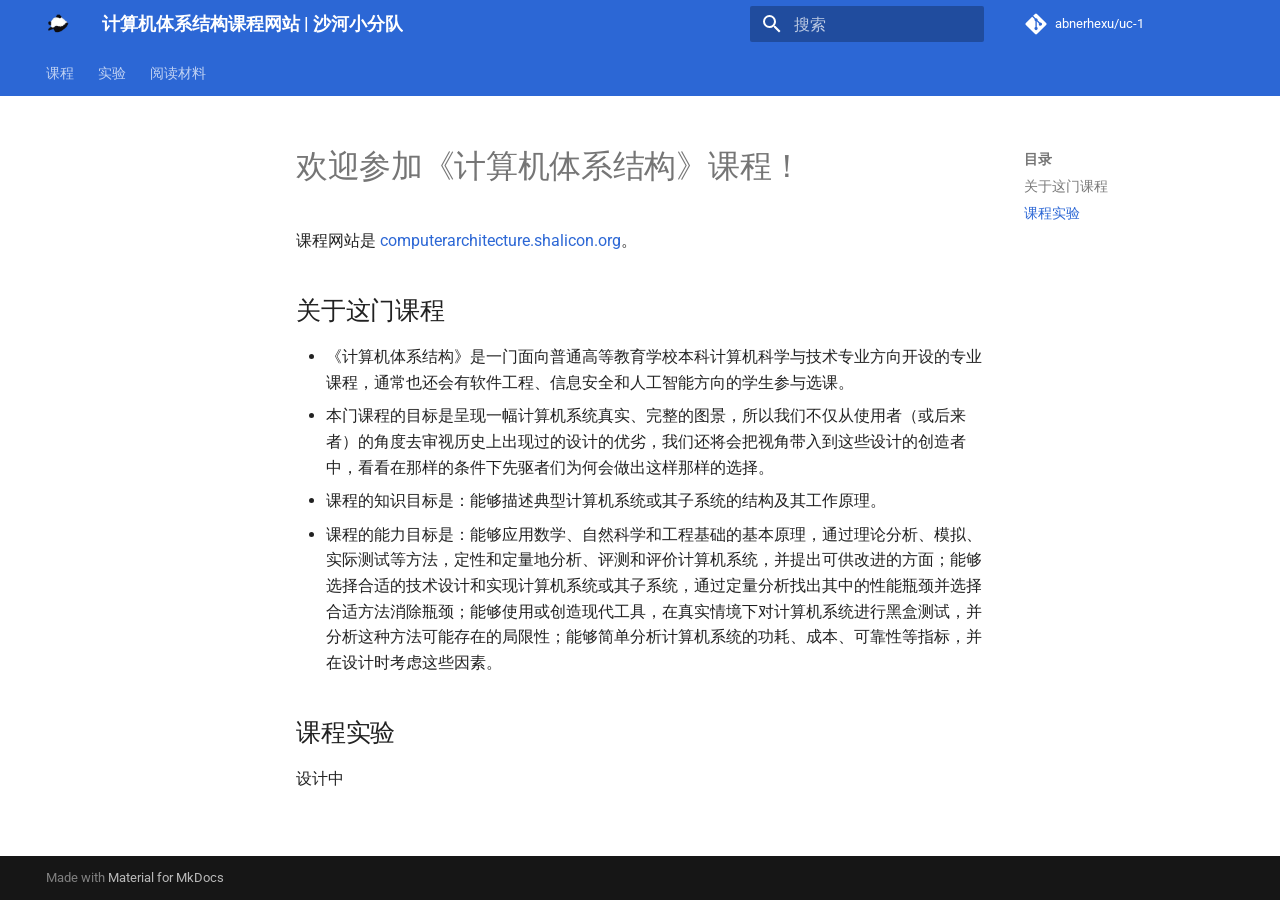
==== commit 675f93a1: "add reading materials for lec1-intro" ====
--- a/site/index.html
+++ b/site/index.html
@@ -222,7 +222,7 @@
     
     
       <li class="md-tabs__item">
-        <a href="material/mat1/" class="md-tabs__link">
+        <a href="material/reading1/" class="md-tabs__link">
           
   
   阅读材料
@@ -460,7 +460,7 @@
   
   
     <li class="md-nav__item">
-      <a href="material/mat1/" class="md-nav__link">
+      <a href="material/reading1/" class="md-nav__link">
         
   
   <span class="md-ellipsis">
@@ -544,7 +544,7 @@
 
 
 <h1 id="_1">欢迎参加《计算机体系结构》课程！</h1>
-<p>课程网站是 <a href="https://computerarch.shalicon.org">computerarch.shalicon.org</a>。</p>
+<p>课程网站是 <a href="https://computerarchitecture.shalicon.org">computerarchitecture.shalicon.org</a>。</p>
 <h2 id="_2">关于这门课程</h2>
 <ul>
 <li>《计算机体系结构》是一门面向普通高等教育学校本科计算机科学与技术专业方向开设的专业课程，通常也还会有软件工程、信息安全和人工智能方向的学生参与选课。</li>
@@ -571,6 +571,8 @@
             </div>
           
           
+  <script>var tabs=__md_get("__tabs");if(Array.isArray(tabs))e:for(var set of document.querySelectorAll(".tabbed-set")){var tab,labels=set.querySelector(".tabbed-labels");for(tab of tabs)for(var label of labels.getElementsByTagName("label"))if(label.innerText.trim()===tab){var input=document.getElementById(label.htmlFor);input.checked=!0;continue e}}</script>
+
 <script>var target=document.getElementById(location.hash.slice(1));target&&target.name&&(target.checked=target.name.startsWith("__tabbed_"))</script>
         </div>
         
@@ -600,7 +602,7 @@
     </div>
     
     
-    <script id="__config" type="application/json">{"base": ".", "features": ["navigation.tabs", "navigation.path", "search.suggest"], "search": "assets/javascripts/workers/search.b8dbb3d2.min.js", "translations": {"clipboard.copied": "\u5df2\u590d\u5236", "clipboard.copy": "\u590d\u5236", "search.result.more.one": "\u5728\u8be5\u9875\u4e0a\u8fd8\u6709 1 \u4e2a\u7b26\u5408\u6761\u4ef6\u7684\u7ed3\u679c", "search.result.more.other": "\u5728\u8be5\u9875\u4e0a\u8fd8\u6709 # \u4e2a\u7b26\u5408\u6761\u4ef6\u7684\u7ed3\u679c", "search.result.none": "\u6ca1\u6709\u627e\u5230\u7b26\u5408\u6761\u4ef6\u7684\u7ed3\u679c", "search.result.one": "\u627e\u5230 1 \u4e2a\u7b26\u5408\u6761\u4ef6\u7684\u7ed3\u679c", "search.result.other": "# \u4e2a\u7b26\u5408\u6761\u4ef6\u7684\u7ed3\u679c", "search.result.placeholder": "\u952e\u5165\u4ee5\u5f00\u59cb\u641c\u7d22", "search.result.term.missing": "\u7f3a\u5c11", "select.version": "\u9009\u62e9\u5f53\u524d\u7248\u672c"}}</script>
+    <script id="__config" type="application/json">{"base": ".", "features": ["navigation.tabs", "navigation.path", "search.suggest", "content.tabs.link"], "search": "assets/javascripts/workers/search.b8dbb3d2.min.js", "translations": {"clipboard.copied": "\u5df2\u590d\u5236", "clipboard.copy": "\u590d\u5236", "search.result.more.one": "\u5728\u8be5\u9875\u4e0a\u8fd8\u6709 1 \u4e2a\u7b26\u5408\u6761\u4ef6\u7684\u7ed3\u679c", "search.result.more.other": "\u5728\u8be5\u9875\u4e0a\u8fd8\u6709 # \u4e2a\u7b26\u5408\u6761\u4ef6\u7684\u7ed3\u679c", "search.result.none": "\u6ca1\u6709\u627e\u5230\u7b26\u5408\u6761\u4ef6\u7684\u7ed3\u679c", "search.result.one": "\u627e\u5230 1 \u4e2a\u7b26\u5408\u6761\u4ef6\u7684\u7ed3\u679c", "search.result.other": "# \u4e2a\u7b26\u5408\u6761\u4ef6\u7684\u7ed3\u679c", "search.result.placeholder": "\u952e\u5165\u4ee5\u5f00\u59cb\u641c\u7d22", "search.result.term.missing": "\u7f3a\u5c11", "select.version": "\u9009\u62e9\u5f53\u524d\u7248\u672c"}}</script>
     
     
       <script src="assets/javascripts/bundle.e1c3ead8.min.js"></script>
